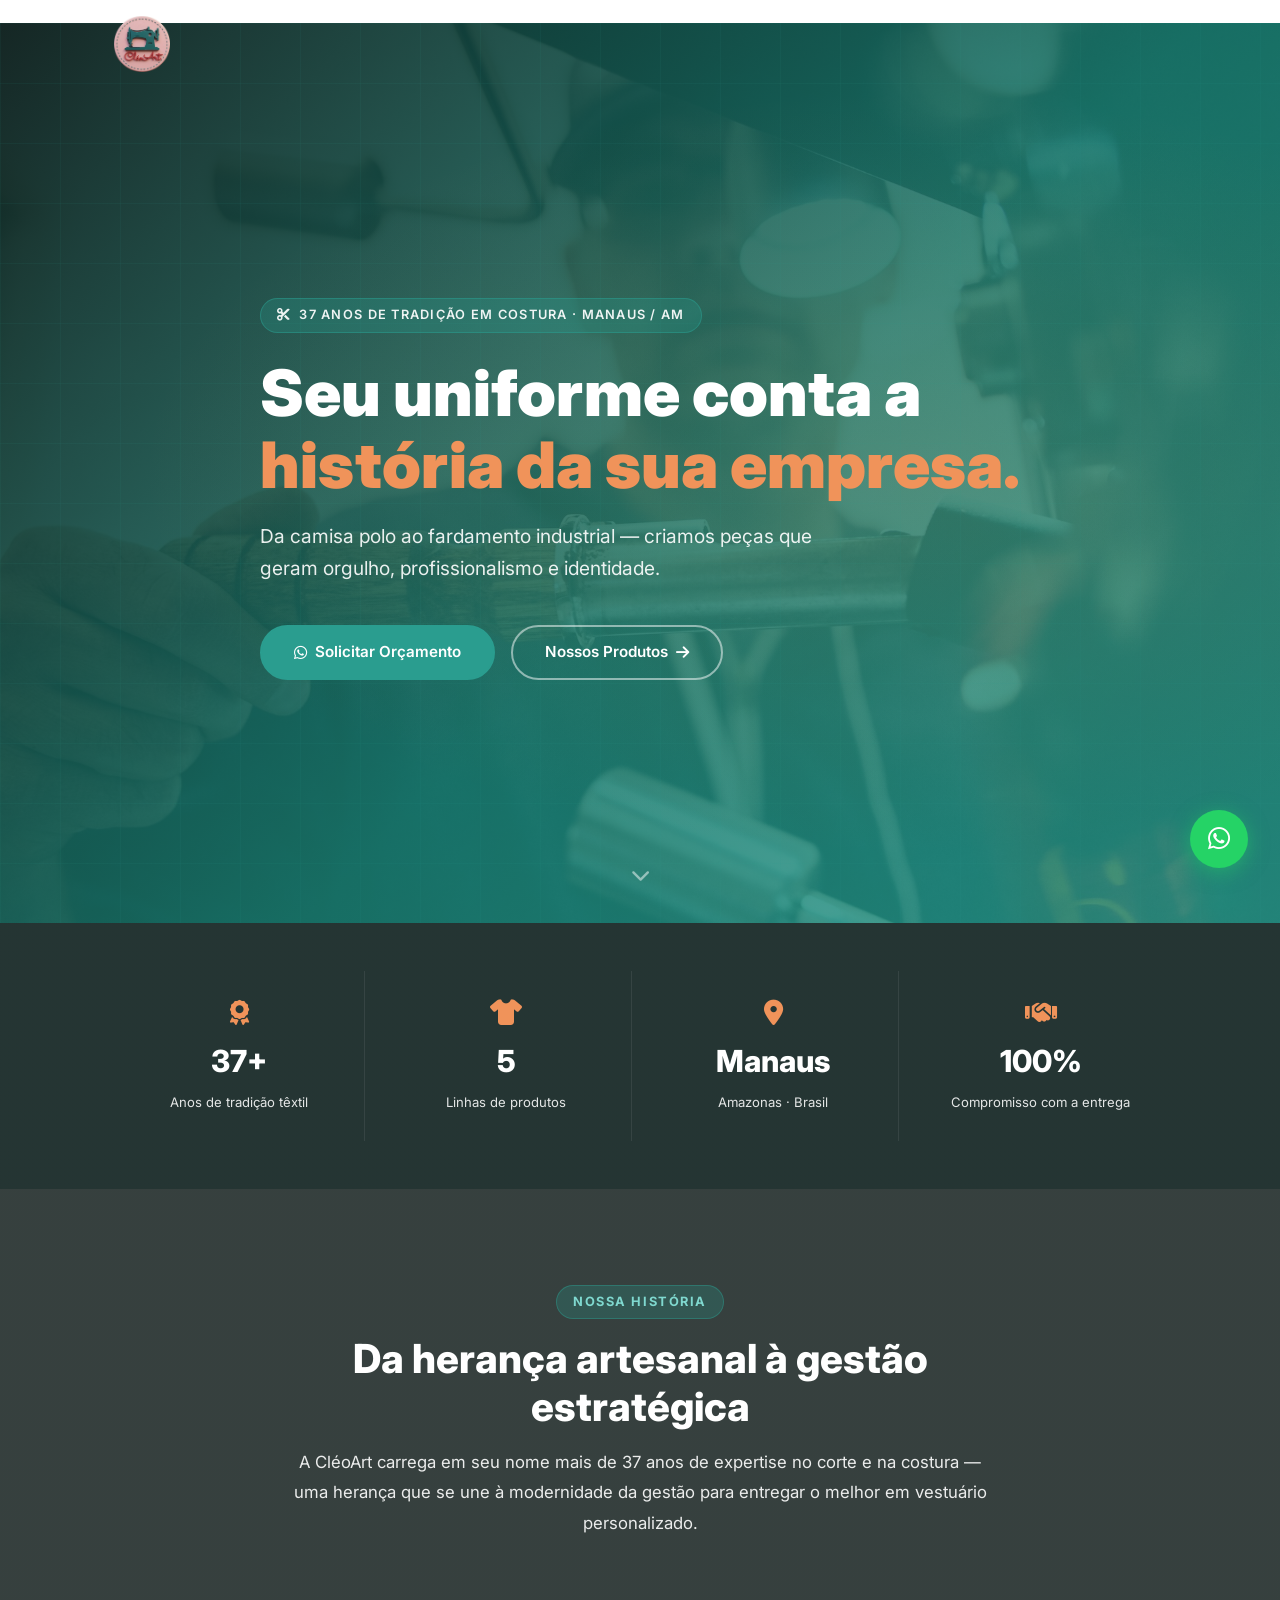
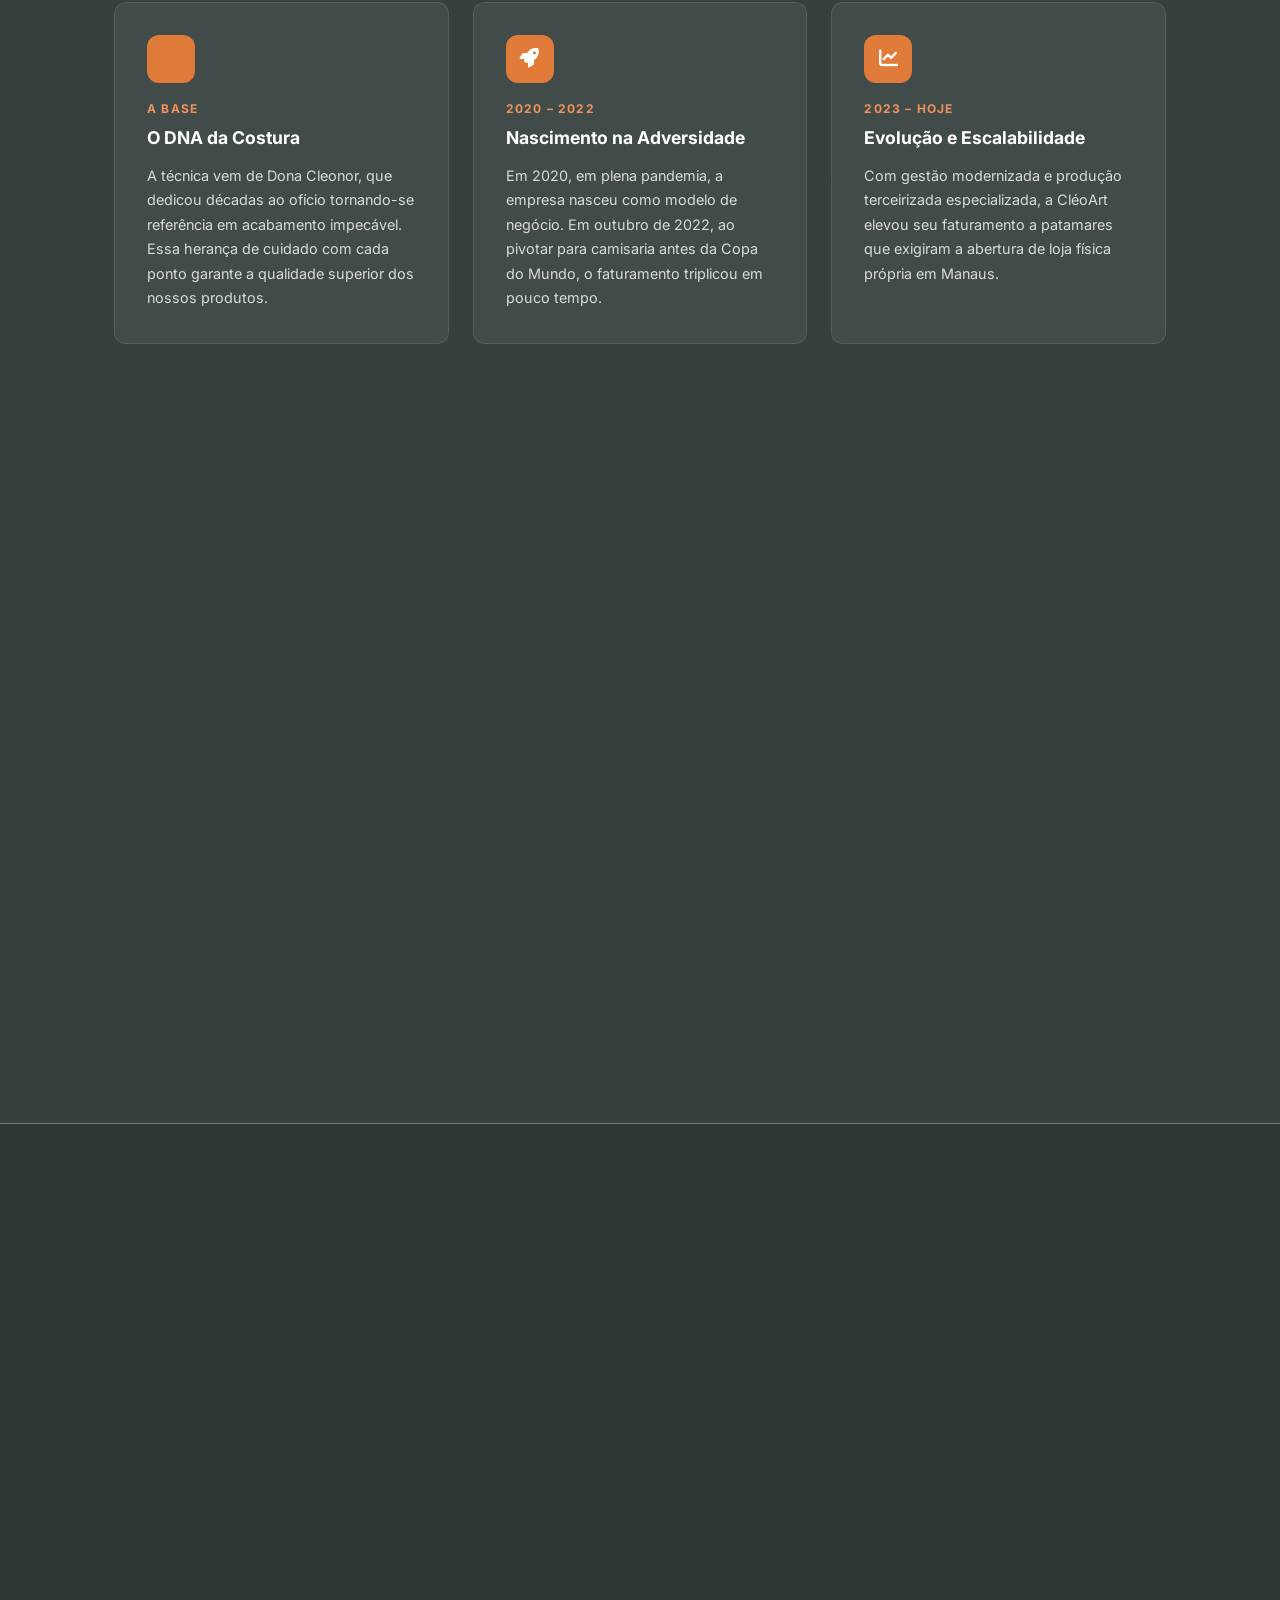
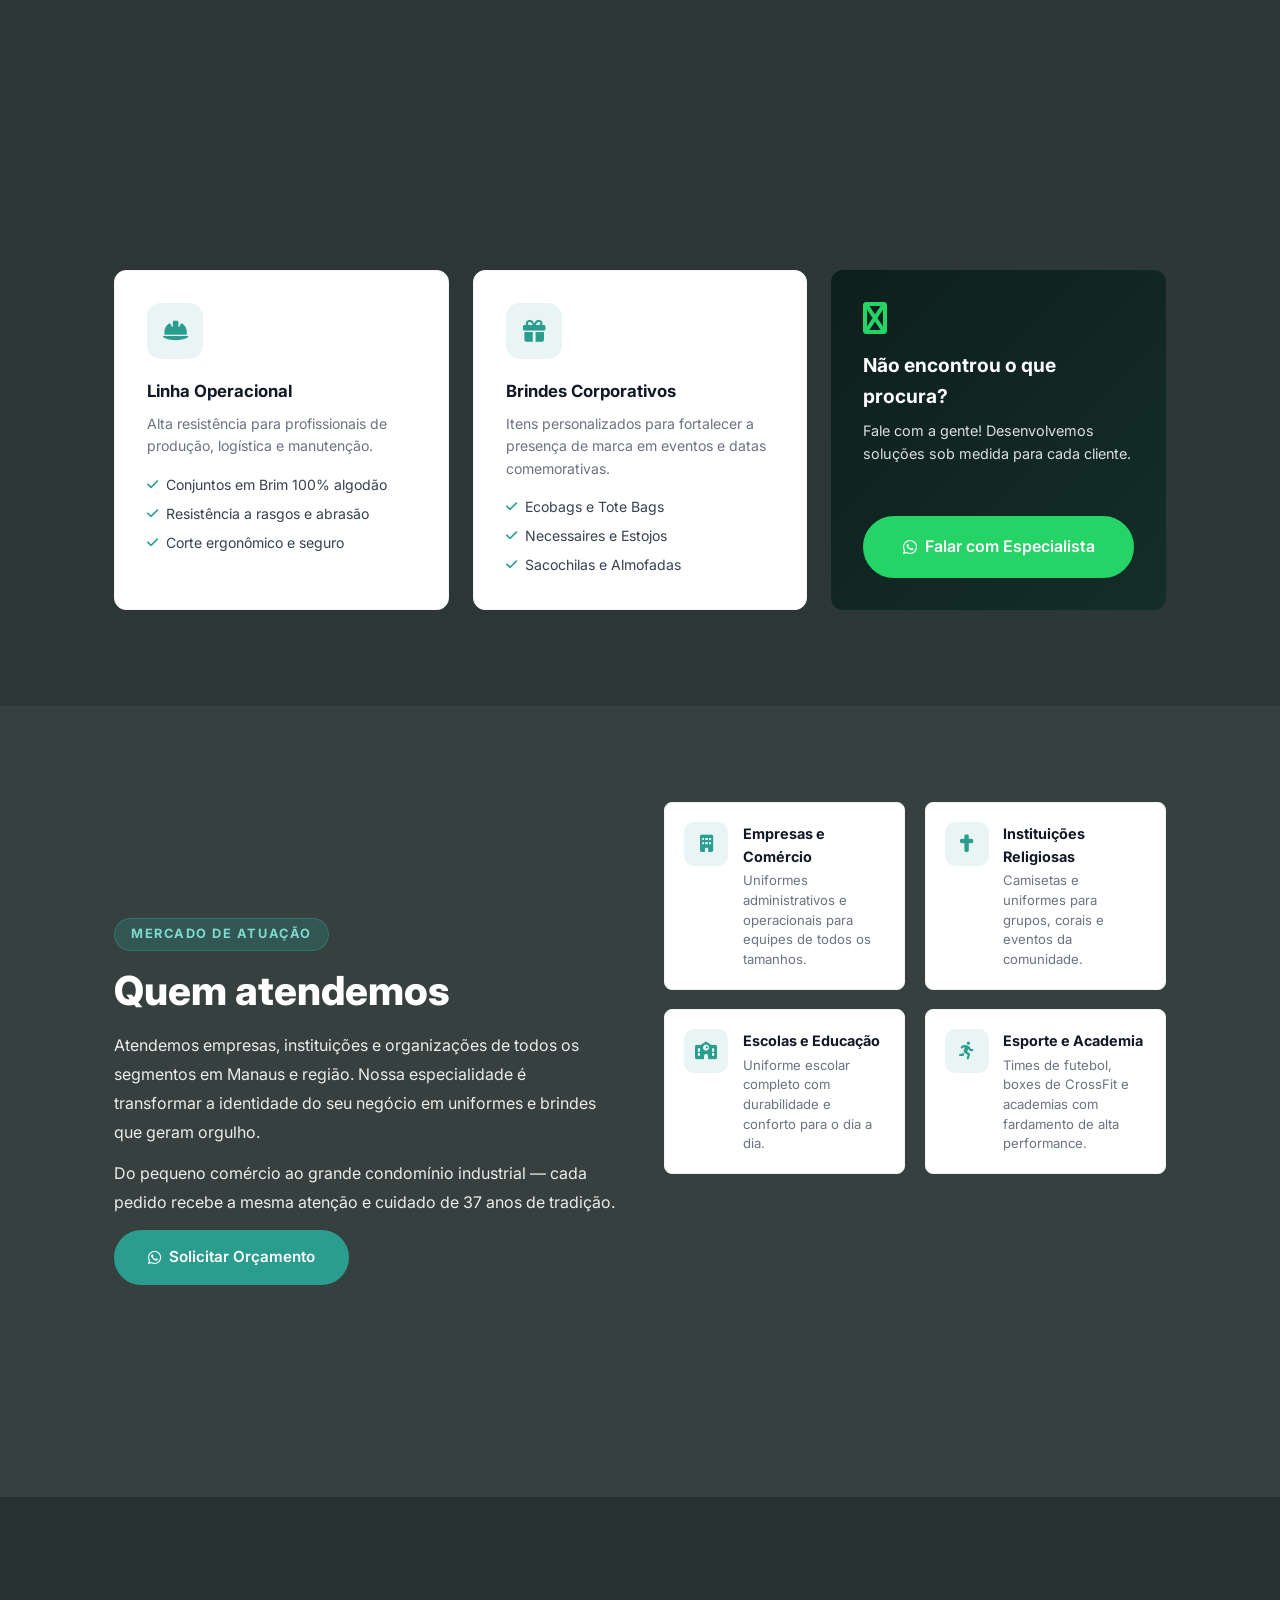
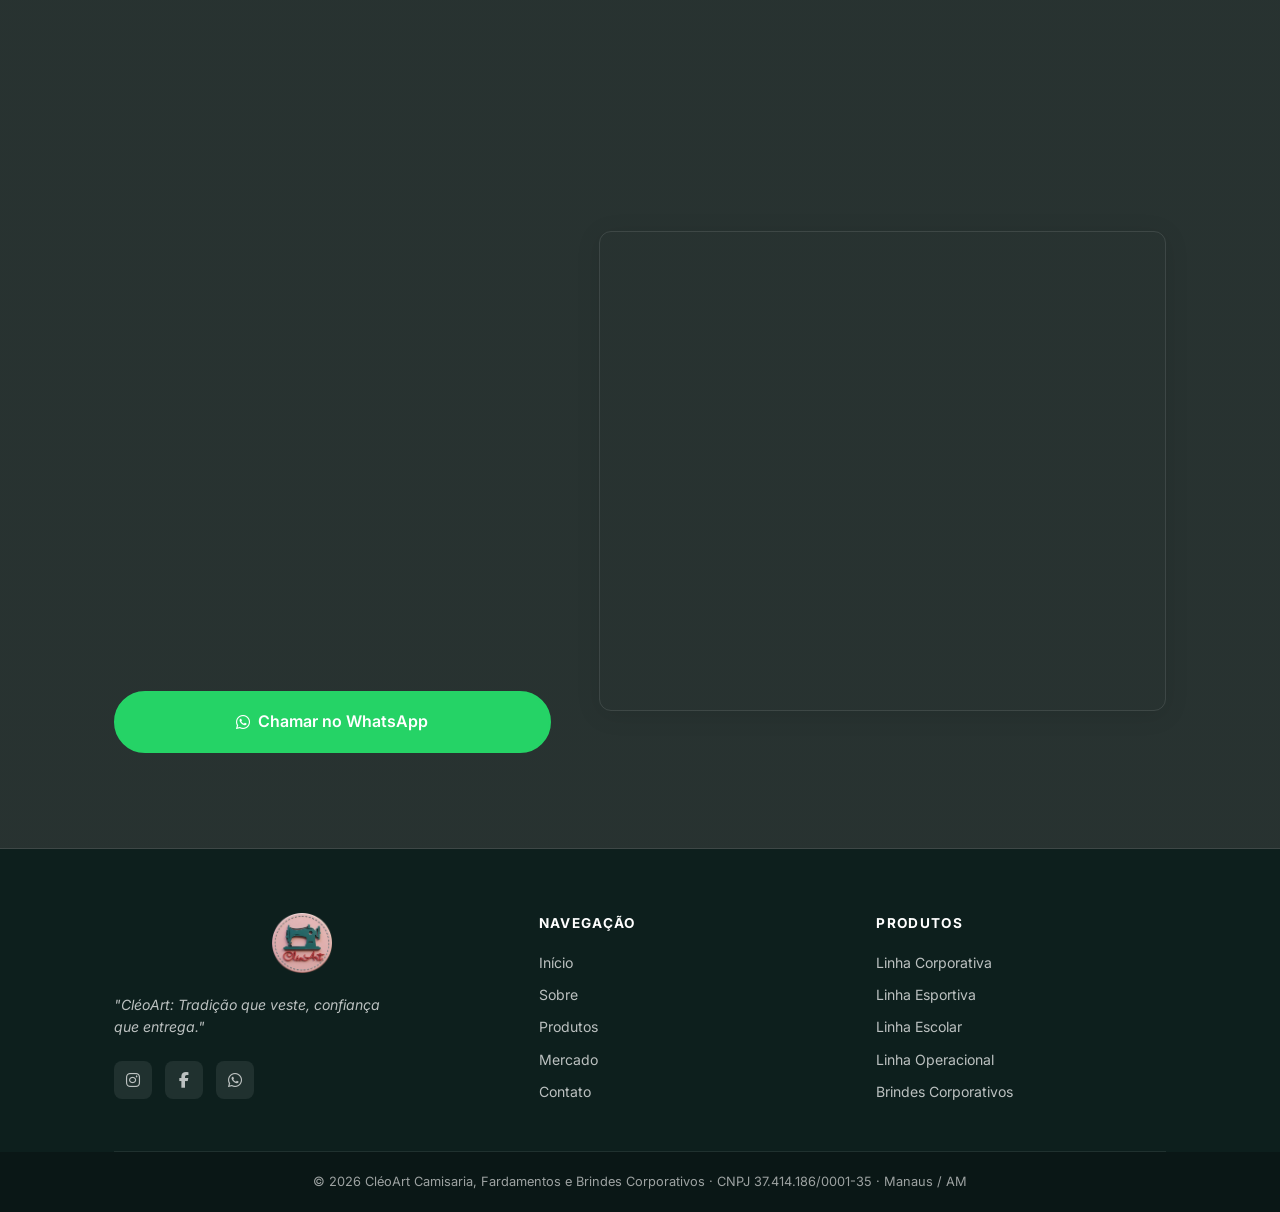
==== index.html @ d46475b2 "feat: site CléoArt Camisaria — versão inicial completa" ====
<!DOCTYPE html>
<html lang="pt-BR">
<head>
  <meta charset="UTF-8" />
  <meta name="viewport" content="width=device-width, initial-scale=1.0" />
  <meta name="description" content="CléoArt Camisaria, Fardamentos e Brindes Corporativos — Uniformes personalizados em Manaus com 37 anos de tradição em costura artesanal." />
  <title>CléoArt Camisaria & Fardamentos — Manaus/AM</title>
  <link rel="preconnect" href="https://fonts.googleapis.com" />
  <link rel="preconnect" href="https://fonts.gstatic.com" crossorigin />
  <link href="https://fonts.googleapis.com/css2?family=Inter:wght@300;400;500;600;700;800;900&family=Playfair+Display:wght@700;800&display=swap" rel="stylesheet" />
  <link rel="stylesheet" href="https://cdnjs.cloudflare.com/ajax/libs/font-awesome/6.5.0/css/all.min.css" />
  <link rel="stylesheet" href="assets/css/style.css" />
  <!-- Favicon -->
  <link rel="icon" type="image/png" href="assets/images/logo.png" />
  <link rel="apple-touch-icon" href="assets/images/logo.png" />
  <!-- Open Graph -->
  <meta property="og:title" content="CléoArt Camisaria & Fardamentos — Manaus/AM" />
  <meta property="og:description" content="Uniformes personalizados com 37 anos de tradição. Linha corporativa, esportiva, escolar e brindes em Manaus." />
  <meta property="og:image" content="assets/images/logo.png" />
  <meta property="og:type" content="website" />
  <meta property="og:locale" content="pt_BR" />
</head>
<body>

  <!-- ========== NAVBAR ========== -->
  <header class="navbar" id="navbar">
    <div class="container navbar__inner">
      <a href="#inicio" class="navbar__logo">
        <img src="assets/images/logo.png" alt="CléoArt Camisaria" class="navbar__logo-img" />
      </a>
      <button class="navbar__toggle" id="navToggle" aria-label="Abrir menu">
        <i class="fas fa-bars"></i>
      </button>
    </div>
  </header>

  <!-- Menu mobile fora do header -->
  <nav class="navbar__menu" id="navMenu">
    <a href="#inicio"   class="nav-link">Início</a>
    <a href="#sobre"    class="nav-link">Sobre</a>
    <a href="#produtos" class="nav-link">Produtos</a>
    <a href="#mercado"  class="nav-link">Mercado</a>
    <a href="#contato"  class="nav-link">Contato</a>
  </nav>

  <!-- ========== HERO ========== -->
  <section class="hero" id="inicio">
    <div class="hero__overlay"></div>
    <div class="hero__grid-pattern"></div>
    <div class="container hero__content">
      <p class="hero__tag"><i class="fas fa-scissors"></i> 37 anos de tradição em costura · Manaus / AM</p>
      <h1 class="hero__title">
        Seu uniforme conta a<br />
        <span class="hero__title--accent">história da sua empresa.</span>
      </h1>
      <p class="hero__subtitle">
        Da camisa polo ao fardamento industrial — criamos peças que geram orgulho, profissionalismo e identidade.
      </p>
      <div class="hero__actions">
        <a href="https://wa.me/5592984953663?text=Ol%C3%A1%2C+gostaria+de+um+or%C3%A7amento!" target="_blank" rel="noopener" class="btn btn--primary">
          <i class="fab fa-whatsapp"></i> Solicitar Orçamento
        </a>
        <a href="#produtos" class="btn btn--outline">
          Nossos Produtos <i class="fas fa-arrow-right"></i>
        </a>
      </div>
    </div>
    <a href="#highlights" class="hero__scroll-down" aria-label="Rolar para baixo">
      <i class="fas fa-chevron-down"></i>
    </a>
  </section>

  <!-- ========== HIGHLIGHTS ========== -->
  <section class="highlights" id="highlights">
    <div class="container">
      <div class="highlights__grid">
        <div class="highlight-card">
          <i class="fas fa-award highlight-card__icon"></i>
          <span class="highlight-card__num">37+</span>
          <span class="highlight-card__label">Anos de tradição têxtil</span>
        </div>
        <div class="highlight-card">
          <i class="fas fa-tshirt highlight-card__icon"></i>
          <span class="highlight-card__num">5</span>
          <span class="highlight-card__label">Linhas de produtos</span>
        </div>
        <div class="highlight-card">
          <i class="fas fa-map-marker-alt highlight-card__icon"></i>
          <span class="highlight-card__num">Manaus</span>
          <span class="highlight-card__label">Amazonas · Brasil</span>
        </div>
        <div class="highlight-card">
          <i class="fas fa-handshake highlight-card__icon"></i>
          <span class="highlight-card__num">100%</span>
          <span class="highlight-card__label">Compromisso com a entrega</span>
        </div>
      </div>
    </div>
  </section>

  <!-- ========== SOBRE ========== -->
  <section class="sobre section" id="sobre">
    <div class="container">
      <div class="section__header">
        <span class="section__tag">Nossa História</span>
        <h2 class="section__title">Da herança artesanal à gestão estratégica</h2>
        <p class="section__desc">
          A CléoArt carrega em seu nome mais de 37 anos de expertise no corte e na costura — uma herança que se une à modernidade da gestão para entregar o melhor em vestuário personalizado.
        </p>
      </div>

      <!-- Timeline da história -->
      <div class="historia__grid">
        <div class="historia-card">
          <div class="historia-card__icon"><i class="fas fa-needle"></i></div>
          <span class="historia-card__ano">A Base</span>
          <h3 class="historia-card__title">O DNA da Costura</h3>
          <p class="historia-card__text">A técnica vem de Dona Cleonor, que dedicou décadas ao ofício tornando-se referência em acabamento impecável. Essa herança de cuidado com cada ponto garante a qualidade superior dos nossos produtos.</p>
        </div>
        <div class="historia-card">
          <div class="historia-card__icon"><i class="fas fa-rocket"></i></div>
          <span class="historia-card__ano">2020 – 2022</span>
          <h3 class="historia-card__title">Nascimento na Adversidade</h3>
          <p class="historia-card__text">Em 2020, em plena pandemia, a empresa nasceu como modelo de negócio. Em outubro de 2022, ao pivotar para camisaria antes da Copa do Mundo, o faturamento triplicou em pouco tempo.</p>
        </div>
        <div class="historia-card">
          <div class="historia-card__icon"><i class="fas fa-chart-line"></i></div>
          <span class="historia-card__ano">2023 – Hoje</span>
          <h3 class="historia-card__title">Evolução e Escalabilidade</h3>
          <p class="historia-card__text">Com gestão modernizada e produção terceirizada especializada, a CléoArt elevou seu faturamento a patamares que exigiram a abertura de loja física própria em Manaus.</p>
        </div>
      </div>

      <!-- MVV -->
      <div class="mvv__grid">
        <div class="mvv-card">
          <div class="mvv-card__icon"><i class="fas fa-eye"></i></div>
          <h3 class="mvv-card__title">Visão</h3>
          <p class="mvv-card__text">Ser a principal referência em soluções de vestuário personalizado em Manaus, reconhecida pela excelência no design, pontualidade e pela capacidade de transformar a identidade de empresas, escolas e instituições em orgulho de vestir.</p>
        </div>
        <div class="mvv-card">
          <div class="mvv-card__icon"><i class="fas fa-bullseye"></i></div>
          <h3 class="mvv-card__title">Missão</h3>
          <p class="mvv-card__text">Prover excelência em vestuário e personalização para Manaus, unindo a tradição da costura artesanal à modernidade — transformando identidade em uniformes e brindes que geram orgulho e profissionalismo.</p>
        </div>
        <div class="mvv-card mvv-card--full">
          <div class="mvv-card__icon"><i class="fas fa-star"></i></div>
          <h3 class="mvv-card__title">Valores</h3>
          <div class="values-grid">
            <div class="value-item">
              <i class="fas fa-check-circle"></i>
              <div>
                <strong>Respeito à Tradição</strong>
                <p>Honrar os 37 anos de técnica têxtil herdada.</p>
              </div>
            </div>
            <div class="value-item">
              <i class="fas fa-check-circle"></i>
              <div>
                <strong>Gestão de Excelência</strong>
                <p>Processos organizados para garantir a entrega no prazo.</p>
              </div>
            </div>
            <div class="value-item">
              <i class="fas fa-check-circle"></i>
              <div>
                <strong>Foco no Cliente</strong>
                <p>Entender para atender com precisão cada necessidade.</p>
              </div>
            </div>
            <div class="value-item">
              <i class="fas fa-check-circle"></i>
              <div>
                <strong>Inovação Técnica</strong>
                <p>Domínio do design e novas tecnologias de estamparia.</p>
              </div>
            </div>
          </div>
        </div>
      </div>
    </div>
  </section>

  <!-- ========== PRODUTOS ========== -->
  <section class="produtos section" id="produtos">
    <div class="container">
      <div class="section__header">
        <span class="section__tag">Nossas Linhas</span>
        <h2 class="section__title">Soluções completas em vestuário personalizado</h2>
        <p class="section__desc">Cinco linhas desenvolvidas para atender empresas, times, escolas e eventos — com qualidade, identidade e entrega garantida.</p>
      </div>

      <div class="produtos__grid">

        <!-- Linha Corporativa -->
        <div class="produto-card">
          <div class="produto-card__icon"><i class="fas fa-briefcase"></i></div>
          <h3 class="produto-card__title">Linha Corporativa</h3>
          <p class="produto-card__desc">Para empresas que buscam transmitir seriedade e padronização para suas equipes.</p>
          <ul class="produto-card__list">
            <li><i class="fas fa-check"></i> Camisas Polo (Piquet / PV)</li>
            <li><i class="fas fa-check"></i> Camisas Básicas (T-shirts)</li>
            <li><i class="fas fa-check"></i> Uniforme administrativo completo</li>
          </ul>
        </div>

        <!-- Linha Esportiva -->
        <div class="produto-card">
          <div class="produto-card__icon"><i class="fas fa-futbol"></i></div>
          <h3 class="produto-card__title">Linha Esportiva</h3>
          <p class="produto-card__desc">Alta resistência e respirabilidade para clubes, boxes e competições.</p>
          <ul class="produto-card__list">
            <li><i class="fas fa-check"></i> Conjuntos esportivos completos</li>
            <li><i class="fas fa-check"></i> Uniforme de futebol (camisa + calção)</li>
            <li><i class="fas fa-check"></i> Estamparia que não desbota</li>
          </ul>
        </div>

        <!-- Linha Escolar -->
        <div class="produto-card">
          <div class="produto-card__icon"><i class="fas fa-graduation-cap"></i></div>
          <h3 class="produto-card__title">Linha Escolar</h3>
          <p class="produto-card__desc">Conforto e resistência para o uso diário intenso em escolas e atividades técnicas.</p>
          <ul class="produto-card__list">
            <li><i class="fas fa-check"></i> Calças em Tactel e Helanca</li>
            <li><i class="fas fa-check"></i> Calças em Oxford (secagem rápida)</li>
            <li><i class="fas fa-check"></i> Uniforme escolar completo</li>
          </ul>
        </div>

        <!-- Linha Operacional -->
        <div class="produto-card">
          <div class="produto-card__icon"><i class="fas fa-hard-hat"></i></div>
          <h3 class="produto-card__title">Linha Operacional</h3>
          <p class="produto-card__desc">Alta resistência para profissionais de produção, logística e manutenção.</p>
          <ul class="produto-card__list">
            <li><i class="fas fa-check"></i> Conjuntos em Brim 100% algodão</li>
            <li><i class="fas fa-check"></i> Resistência a rasgos e abrasão</li>
            <li><i class="fas fa-check"></i> Corte ergonômico e seguro</li>
          </ul>
        </div>

        <!-- Linha de Brindes -->
        <div class="produto-card">
          <div class="produto-card__icon"><i class="fas fa-gift"></i></div>
          <h3 class="produto-card__title">Brindes Corporativos</h3>
          <p class="produto-card__desc">Itens personalizados para fortalecer a presença de marca em eventos e datas comemorativas.</p>
          <ul class="produto-card__list">
            <li><i class="fas fa-check"></i> Ecobags e Tote Bags</li>
            <li><i class="fas fa-check"></i> Necessaires e Estojos</li>
            <li><i class="fas fa-check"></i> Sacochilas e Almofadas</li>
          </ul>
        </div>

        <!-- CTA Card -->
        <div class="produto-card produto-card--cta">
          <i class="fas fa-whatsapp produto-card--cta__icon"></i>
          <h3>Não encontrou o que procura?</h3>
          <p>Fale com a gente! Desenvolvemos soluções sob medida para cada cliente.</p>
          <a href="https://wa.me/5592984953663?text=Ol%C3%A1%2C+gostaria+de+um+or%C3%A7amento+personalizado!" target="_blank" rel="noopener" class="btn btn--whatsapp">
            <i class="fab fa-whatsapp"></i> Falar com Especialista
          </a>
        </div>

      </div>
    </div>
  </section>

  <!-- ========== MERCADO ========== -->
  <section class="mercado section" id="mercado">
    <div class="container">
      <div class="mercado__inner">
        <div class="mercado__text">
          <span class="section__tag">Mercado de Atuação</span>
          <h2 class="section__title">Quem atendemos</h2>
          <p>Atendemos empresas, instituições e organizações de todos os segmentos em Manaus e região. Nossa especialidade é transformar a identidade do seu negócio em uniformes e brindes que geram orgulho.</p>
          <p>Do pequeno comércio ao grande condomínio industrial — cada pedido recebe a mesma atenção e cuidado de 37 anos de tradição.</p>
          <a href="https://wa.me/5592984953663?text=Ol%C3%A1%2C+gostaria+de+saber+mais+sobre+os+produtos!" target="_blank" rel="noopener" class="btn btn--primary">
            <i class="fab fa-whatsapp"></i> Solicitar Orçamento
          </a>
        </div>
        <div class="mercado__features">
          <div class="mercado-feat">
            <div class="mercado-feat__icon"><i class="fas fa-building"></i></div>
            <div>
              <strong>Empresas e Comércio</strong>
              <p>Uniformes administrativos e operacionais para equipes de todos os tamanhos.</p>
            </div>
          </div>
          <div class="mercado-feat">
            <div class="mercado-feat__icon"><i class="fas fa-cross"></i></div>
            <div>
              <strong>Instituições Religiosas</strong>
              <p>Camisetas e uniformes para grupos, corais e eventos da comunidade.</p>
            </div>
          </div>
          <div class="mercado-feat">
            <div class="mercado-feat__icon"><i class="fas fa-school"></i></div>
            <div>
              <strong>Escolas e Educação</strong>
              <p>Uniforme escolar completo com durabilidade e conforto para o dia a dia.</p>
            </div>
          </div>
          <div class="mercado-feat">
            <div class="mercado-feat__icon"><i class="fas fa-running"></i></div>
            <div>
              <strong>Esporte e Academia</strong>
              <p>Times de futebol, boxes de CrossFit e academias com fardamento de alta performance.</p>
            </div>
          </div>
          <div class="mercado-feat">
            <div class="mercado-feat__icon"><i class="fas fa-industry"></i></div>
            <div>
              <strong>Indústria e Logística</strong>
              <p>Fardamento em Brim resistente para operações de produção e manutenção.</p>
            </div>
          </div>
          <div class="mercado-feat">
            <div class="mercado-feat__icon"><i class="fas fa-calendar-alt"></i></div>
            <div>
              <strong>Eventos e Campanhas</strong>
              <p>Brindes personalizados e uniformes para eventos corporativos e datas comemorativas.</p>
            </div>
          </div>
        </div>
      </div>
    </div>
  </section>

  <!-- ========== CONTATO ========== -->
  <section class="contato section" id="contato">
    <div class="container">
      <div class="section__header">
        <span class="section__tag">Fale Conosco</span>
        <h2 class="section__title">Vamos criar juntos</h2>
        <p class="section__desc">Entre em contato pelo WhatsApp, e-mail ou visite nossa loja em Manaus. Estamos prontos para atender seu pedido!</p>
      </div>
      <div class="contato__grid">
        <div class="contato__info">

          <div class="contact-item">
            <div class="contact-item__icon"><i class="fab fa-whatsapp"></i></div>
            <div>
              <strong>WhatsApp</strong>
              <p><a href="https://wa.me/5592984953663" target="_blank">(92) 98495-3663</a></p>
            </div>
          </div>

          <div class="contact-item">
            <div class="contact-item__icon"><i class="fas fa-envelope"></i></div>
            <div>
              <strong>E-mail</strong>
              <p><a href="mailto:ateliecleoart@gmail.com">ateliecleoart@gmail.com</a></p>
            </div>
          </div>

          <div class="contact-item">
            <div class="contact-item__icon"><i class="fas fa-map-marker-alt"></i></div>
            <div>
              <strong>Endereço</strong>
              <p>Rua Maria das Dores de Lima, 18<br>Nova Cidade — Manaus / AM</p>
            </div>
          </div>

          <div class="contact-item">
            <div class="contact-item__icon"><i class="fas fa-clock"></i></div>
            <div>
              <strong>Horário de Atendimento</strong>
              <p>Segunda a Sexta: 09h às 18h<br>Sábado: 09h às 13h</p>
            </div>
          </div>

          <div class="contact-item">
            <div class="contact-item__icon"><i class="fas fa-share-alt"></i></div>
            <div>
              <strong>Redes Sociais</strong>
              <div class="contact-social">
                <a href="https://www.instagram.com/cleoartcamisaria/" target="_blank" rel="noopener" aria-label="Instagram"><i class="fab fa-instagram"></i> @cleoartcamisaria</a>
                <a href="https://www.facebook.com/cleo.art.507" target="_blank" rel="noopener" aria-label="Facebook"><i class="fab fa-facebook"></i> cleo.art.507</a>
              </div>
            </div>
          </div>

          <a href="https://wa.me/5592984953663?text=Ol%C3%A1%2C+gostaria+de+um+or%C3%A7amento!" target="_blank" rel="noopener" class="btn btn--whatsapp">
            <i class="fab fa-whatsapp"></i> Chamar no WhatsApp
          </a>
        </div>

        <div class="contato__map">
          <iframe
            src="https://www.google.com/maps/embed?pb=!1m18!1m12!1m3!1d3983.8!2d-60.0!3d-3.05!2m3!1f0!2f0!3f0!3m2!1i1024!2i768!4f13.1!3m3!1m2!1s0x0%3A0x0!2sRua+Maria+das+Dores+de+Lima%2C+18%2C+Nova+Cidade%2C+Manaus%2C+AM!5e0!3m2!1spt-BR!2sbr!4v1"
            width="100%" height="100%" style="border:0;" allowfullscreen="" loading="lazy"
            referrerpolicy="no-referrer-when-downgrade" title="Localização CléoArt Camisaria">
          </iframe>
        </div>
      </div>
    </div>
  </section>

  <!-- ========== FOOTER ========== -->
  <footer class="footer">
    <div class="container">
      <div class="footer__inner">

        <div class="footer__brand">
          <img src="assets/images/logo.png" alt="CléoArt" class="footer__logo-img" />
          <p class="footer__slogan">"CléoArt: Tradição que veste, confiança que entrega."</p>
          <div class="footer__social">
            <a href="https://www.instagram.com/cleoartcamisaria/" target="_blank" rel="noopener" aria-label="Instagram">
              <i class="fab fa-instagram"></i>
            </a>
            <a href="https://www.facebook.com/cleo.art.507" target="_blank" rel="noopener" aria-label="Facebook">
              <i class="fab fa-facebook-f"></i>
            </a>
            <a href="https://wa.me/5592984953663" target="_blank" rel="noopener" aria-label="WhatsApp">
              <i class="fab fa-whatsapp"></i>
            </a>
          </div>
        </div>

        <div class="footer__links">
          <h4>Navegação</h4>
          <a href="#inicio">Início</a>
          <a href="#sobre">Sobre</a>
          <a href="#produtos">Produtos</a>
          <a href="#mercado">Mercado</a>
          <a href="#contato">Contato</a>
        </div>

        <div class="footer__links">
          <h4>Produtos</h4>
          <a href="#produtos">Linha Corporativa</a>
          <a href="#produtos">Linha Esportiva</a>
          <a href="#produtos">Linha Escolar</a>
          <a href="#produtos">Linha Operacional</a>
          <a href="#produtos">Brindes Corporativos</a>
        </div>

      </div>
    </div>
    <div class="footer__bottom">
      <p>© 2024 CléoArt Camisaria, Fardamentos e Brindes Corporativos · CNPJ 37.414.186/0001-35 · Manaus / AM</p>
    </div>
  </footer>

  <!-- WhatsApp Flutuante -->
  <a href="https://wa.me/5592984953663?text=Ol%C3%A1%2C+gostaria+de+um+or%C3%A7amento!" target="_blank" rel="noopener" class="whatsapp-float" aria-label="WhatsApp">
    <i class="fab fa-whatsapp"></i>
  </a>

  <script src="assets/js/main.js"></script>
</body>
</html>
---- assets/css/style.css ----
/* ============================================================
   CLÉOART CAMISARIA — Stylesheet
   Cores: Turquesa (#2A9D8F) + Laranja (#E07B3A) + Pastéis
   ============================================================ */

/* Desativa hifenização automática do browser */
* { hyphens: none; -webkit-hyphens: none; -ms-hyphens: none; }

/* ---------- RESET & BASE ---------- */
*, *::before, *::after { box-sizing: border-box; margin: 0; padding: 0; }

:root {
  --turquoise:       #2A9D8F;
  --turquoise-dark:  #1A7A6E;
  --turquoise-mid:   #227A70;
  --turquoise-light: #4FBDAD;
  --turquoise-glow:  rgba(42, 157, 143, 0.25);
  --turquoise-border:rgba(42, 157, 143, 0.3);

  --orange:          #E07B3A;
  --orange-light:    #F0935A;
  --orange-dark:     #C4622A;
  --orange-glow:     rgba(224, 123, 58, 0.25);

  --pink-light:      #FDE8E0;
  --cream:           #FDF8F5;

  --white:           #FFFFFF;
  --gray-50:         #F9FAFB;
  --gray-100:        #F3F4F6;
  --gray-300:        #D1D5DB;
  --gray-500:        #6B7280;
  --gray-700:        #374151;
  --gray-900:        #111827;

  --dark:            #0D1F1D;
  --dark-mid:        #142E2A;

  --font:            'Inter', sans-serif;
  --font-display:    'Playfair Display', serif;
  --radius:          12px;
  --radius-sm:       8px;
  --transition:      0.3s ease;
  --shadow:          0 4px 24px rgba(0,0,0,0.1);
  --shadow-tq:       0 4px 24px rgba(42, 157, 143, 0.3);
  --shadow-or:       0 4px 24px rgba(224, 123, 58, 0.3);
}

html {
  scroll-behavior: smooth;
  overflow-x: hidden;
  max-width: 100%;
}

body {
  font-family: var(--font);
  background: var(--white);
  color: var(--gray-700);
  line-height: 1.6;
  overflow-x: hidden;
  max-width: 100%;
  width: 100%;
}

a { text-decoration: none; color: inherit; }
img { max-width: 100%; display: block; }
ul { list-style: none; }

/* ---------- CONTAINER ---------- */
.container {
  max-width: 1200px;
  margin: 0 auto;
  padding: 0 1.5rem;
}

/* ---------- BUTTONS ---------- */
.btn {
  display: inline-flex;
  align-items: center;
  gap: .5rem;
  padding: .85rem 2rem;
  border-radius: 50px;
  font-weight: 600;
  font-size: .95rem;
  cursor: pointer;
  border: 2px solid transparent;
  transition: all var(--transition);
}

.btn--primary {
  background: var(--turquoise);
  color: var(--white);
  border-color: var(--turquoise);
}
.btn--primary:hover {
  background: var(--turquoise-light);
  border-color: var(--turquoise-light);
  transform: translateY(-2px);
  box-shadow: var(--shadow-tq);
}

.btn--outline {
  background: transparent;
  color: var(--white);
  border-color: rgba(255,255,255,0.5);
}
.btn--outline:hover {
  background: rgba(255,255,255,0.12);
  border-color: var(--white);
}

.btn--whatsapp {
  background: #25D366;
  border-color: #25D366;
  color: var(--white);
  width: 100%;
  justify-content: center;
  margin-top: 1rem;
  font-size: 1rem;
  padding: 1rem 2rem;
}
.btn--whatsapp:hover {
  background: #1ebe5d;
  border-color: #1ebe5d;
  box-shadow: 0 4px 20px rgba(37, 211, 102, 0.4);
  transform: translateY(-2px);
}

/* ---------- SECTION COMMON ---------- */
.section { padding: 6rem 0; }

.section__header {
  text-align: center;
  max-width: 700px;
  margin: 0 auto 4rem;
}

.section__tag {
  display: inline-block;
  background: rgba(42, 157, 143, 0.12);
  color: var(--turquoise);
  font-size: .8rem;
  font-weight: 700;
  letter-spacing: .12em;
  text-transform: uppercase;
  padding: .35rem 1rem;
  border-radius: 50px;
  margin-bottom: 1rem;
}

.section__title {
  font-size: clamp(1.8rem, 4vw, 2.5rem);
  font-weight: 800;
  color: var(--gray-900);
  margin-bottom: 1rem;
  line-height: 1.2;
}

.section__desc {
  color: var(--gray-500);
  font-size: 1.05rem;
  line-height: 1.8;
}

/* ============================================================
   NAVBAR
   ============================================================ */
.navbar {
  position: fixed;
  top: 0;
  width: 100%;
  z-index: 1000;
  padding: 1rem 0;
  transition: all var(--transition);
  background: transparent;
}

.navbar.scrolled {
  background: rgba(13, 31, 29, 0.97);
  backdrop-filter: blur(12px);
  padding: .65rem 0;
  box-shadow: 0 2px 20px rgba(0,0,0,0.3);
}

.navbar__inner {
  display: flex;
  align-items: center;
  justify-content: space-between;
}

.navbar__logo-img {
  height: 56px;
  width: auto;
  object-fit: contain;
  transition: opacity var(--transition);
}
.navbar__logo-img:hover { opacity: .85; }

/* Menu desktop (links inline) */
.navbar__menu {
  display: flex;
  align-items: center;
  gap: 2.5rem;
}

.nav-link {
  color: rgba(255,255,255,0.88);
  font-size: .9rem;
  font-weight: 500;
  position: relative;
  transition: color var(--transition);
}

.nav-link::after {
  content: '';
  position: absolute;
  bottom: -4px;
  left: 0;
  width: 0;
  height: 2px;
  background: var(--orange-light);
  transition: width var(--transition);
}

.nav-link:hover,
.nav-link.active { color: var(--white); }

.nav-link:hover::after,
.nav-link.active::after { width: 100%; }

.navbar__toggle {
  display: none;
  background: none;
  border: none;
  color: var(--white);
  font-size: 1.4rem;
  cursor: pointer;
}

/* ============================================================
   HERO
   ============================================================ */
.hero {
  position: relative;
  min-height: 100vh;
  display: flex;
  align-items: center;
  overflow: hidden;
  background:
    linear-gradient(135deg, rgba(13,31,29,0.96) 0%, rgba(26,122,110,0.88) 55%, rgba(42,157,143,0.82) 100%),
    url('../images/hero-bg.jpg') center / cover no-repeat;
}

.hero__grid-pattern {
  position: absolute;
  inset: 0;
  background-image:
    linear-gradient(rgba(42,157,143,0.07) 1px, transparent 1px),
    linear-gradient(90deg, rgba(42,157,143,0.07) 1px, transparent 1px);
  background-size: 60px 60px;
  pointer-events: none;
}

.hero__overlay {
  position: absolute;
  inset: 0;
  background: radial-gradient(ellipse at 70% 50%, rgba(224,123,58,0.12) 0%, transparent 60%);
  pointer-events: none;
}

.hero__content {
  position: relative;
  z-index: 2;
  padding: 8rem 1.5rem 6rem;
  max-width: 820px;
}

.hero__tag {
  display: inline-flex;
  align-items: center;
  gap: .5rem;
  background: rgba(42, 157, 143, 0.28);
  border: 1px solid rgba(42, 157, 143, 0.5);
  color: rgba(255,255,255,0.92);
  font-size: .8rem;
  font-weight: 600;
  letter-spacing: .1em;
  text-transform: uppercase;
  padding: .4rem 1rem;
  border-radius: 50px;
  margin-bottom: 1.5rem;
}

.hero__title {
  font-size: clamp(2.4rem, 5.5vw, 4rem);
  font-weight: 900;
  color: var(--white);
  line-height: 1.12;
  margin-bottom: 1.2rem;
  word-break: normal;
  overflow-wrap: normal;
}

.hero__title--accent { color: var(--orange-light); }

.hero__subtitle {
  font-size: clamp(1rem, 2vw, 1.2rem);
  color: rgba(255,255,255,0.9);
  margin-bottom: 2.5rem;
  max-width: 580px;
  line-height: 1.7;
}

.hero__actions {
  display: flex;
  gap: 1rem;
  flex-wrap: wrap;
}

.hero__scroll-down {
  position: absolute;
  bottom: 2rem;
  left: 50%;
  transform: translateX(-50%);
  color: rgba(255,255,255,0.5);
  font-size: 1.2rem;
  animation: bounce 2s infinite;
  z-index: 2;
}

@keyframes bounce {
  0%, 100% { transform: translateX(-50%) translateY(0); }
  50%       { transform: translateX(-50%) translateY(8px); }
}

/* ============================================================
   HIGHLIGHTS
   ============================================================ */
.highlights {
  background-image:
    linear-gradient(rgba(13,31,29,0.90), rgba(13,31,29,0.90)),
    url('../images/highlights-bg.jpg');
  background-size: cover;
  background-position: center;
  background-attachment: scroll, fixed;
  padding: 3rem 0;
}

.highlights__grid {
  display: grid;
  grid-template-columns: repeat(4, 1fr);
  gap: 1rem;
}

.highlight-card {
  display: flex;
  flex-direction: column;
  align-items: center;
  gap: .4rem;
  padding: 1.8rem 1rem;
  text-align: center;
  border-right: 1px solid rgba(255,255,255,0.08);
}
.highlight-card:last-child { border-right: none; }

.highlight-card__icon {
  font-size: 1.6rem;
  color: var(--orange-light);
  margin-bottom: .3rem;
}

.highlight-card__num {
  font-size: 1.9rem;
  font-weight: 800;
  color: var(--white);
}

.highlight-card__label {
  font-size: .82rem;
  color: rgba(255,255,255,0.88);
  text-align: center;
  word-break: break-word;
  overflow-wrap: break-word;
}

/* ============================================================
   SOBRE
   ============================================================ */
.sobre {
  background-image:
    linear-gradient(rgba(10, 22, 20, 0.82), rgba(10, 22, 20, 0.82)),
    url('../images/sobre-bg.jpg');
  background-size: cover;
  background-position: center;
  background-attachment: scroll, fixed;
}

.sobre .section__title  { color: var(--white); }
.sobre .section__desc   { color: rgba(255,255,255,0.90); }
.sobre .section__tag    {
  background: rgba(42,157,143,0.25);
  color: #7FD8CF;
  border: 1px solid rgba(42,157,143,0.45);
}

/* Timeline história */
.historia__grid {
  display: grid;
  grid-template-columns: repeat(3, 1fr);
  gap: 1.5rem;
  margin-bottom: 3rem;
}

.historia-card {
  background: rgba(255,255,255,0.06);
  border: 1px solid rgba(255,255,255,0.1);
  border-radius: var(--radius);
  padding: 2rem;
  position: relative;
  transition: all var(--transition);
}

.historia-card:hover {
  background: rgba(42,157,143,0.15);
  border-color: rgba(42,157,143,0.4);
}

.historia-card__icon {
  width: 48px;
  height: 48px;
  border-radius: 12px;
  background: var(--orange);
  display: flex;
  align-items: center;
  justify-content: center;
  font-size: 1.2rem;
  color: var(--white);
  margin-bottom: 1rem;
}

.historia-card__ano {
  font-size: .75rem;
  font-weight: 700;
  letter-spacing: .1em;
  text-transform: uppercase;
  color: var(--orange-light);
  display: block;
  margin-bottom: .4rem;
}

.historia-card__title {
  font-size: 1.1rem;
  font-weight: 700;
  color: var(--white);
  margin-bottom: .7rem;
}

.historia-card__text {
  font-size: .9rem;
  color: rgba(255,255,255,0.80);
  line-height: 1.7;
}

/* MVV */
.mvv__grid {
  display: grid;
  grid-template-columns: 1fr 1fr;
  gap: 1.5rem;
}

.mvv-card {
  background: var(--white);
  border: 1px solid var(--gray-100);
  border-radius: var(--radius);
  padding: 2rem;
  box-shadow: var(--shadow);
  transition: transform var(--transition), box-shadow var(--transition);
}

.mvv-card:hover {
  transform: translateY(-4px);
  box-shadow: 0 8px 32px rgba(0,0,0,0.1);
}

.mvv-card--full { grid-column: 1 / -1; }

.mvv-card__icon {
  width: 52px;
  height: 52px;
  border-radius: 12px;
  background: rgba(42, 157, 143, 0.1);
  display: flex;
  align-items: center;
  justify-content: center;
  font-size: 1.3rem;
  color: var(--turquoise);
  margin-bottom: 1.2rem;
}

.mvv-card__title {
  font-size: 1.2rem;
  font-weight: 700;
  color: var(--gray-900);
  margin-bottom: .75rem;
}

.mvv-card__text {
  color: var(--gray-500);
  line-height: 1.7;
}

.values-grid {
  display: grid;
  grid-template-columns: repeat(2, 1fr);
  gap: 1.2rem;
  margin-top: 1rem;
}

.value-item {
  display: flex;
  gap: .8rem;
  align-items: flex-start;
}

.value-item > i {
  color: var(--turquoise);
  font-size: 1rem;
  margin-top: .2rem;
  flex-shrink: 0;
}

.value-item strong {
  display: block;
  color: var(--gray-900);
  font-weight: 600;
  margin-bottom: .2rem;
  font-size: .9rem;
}

.value-item p {
  color: var(--gray-500);
  font-size: .85rem;
  line-height: 1.5;
}

/* ============================================================
   PRODUTOS
   ============================================================ */
.produtos {
  background-image:
    linear-gradient(rgba(10, 22, 20, 0.86), rgba(10, 22, 20, 0.86)),
    url('../images/produtos-bg.jpg');
  background-size: cover;
  background-position: center;
  background-attachment: scroll, fixed;
}

.produtos .section__title { color: var(--white); }
.produtos .section__desc  { color: rgba(255,255,255,0.90); }
.produtos .section__tag   {
  background: rgba(42,157,143,0.25);
  color: #7FD8CF;
  border: 1px solid rgba(42,157,143,0.45);
}

.produtos__grid {
  display: grid;
  grid-template-columns: repeat(3, 1fr);
  gap: 1.5rem;
}

.produto-card {
  background: var(--white);
  border: 1px solid var(--gray-100);
  border-radius: var(--radius);
  padding: 2rem;
  transition: all var(--transition);
  position: relative;
  overflow: hidden;
}

.produto-card::before {
  content: '';
  position: absolute;
  top: 0;
  left: 0;
  width: 4px;
  height: 100%;
  background: var(--turquoise);
  transform: scaleY(0);
  transform-origin: bottom;
  transition: transform var(--transition);
}

.produto-card:hover {
  border-color: var(--turquoise-border);
  transform: translateY(-4px);
  box-shadow: var(--shadow-tq);
}

.produto-card:hover::before { transform: scaleY(1); }

.produto-card__icon {
  width: 56px;
  height: 56px;
  border-radius: 14px;
  background: rgba(42, 157, 143, 0.1);
  display: flex;
  align-items: center;
  justify-content: center;
  font-size: 1.4rem;
  color: var(--turquoise);
  margin-bottom: 1.2rem;
  transition: background var(--transition);
}

.produto-card:hover .produto-card__icon {
  background: var(--turquoise);
  color: var(--white);
}

.produto-card__title {
  font-size: 1.05rem;
  font-weight: 700;
  color: var(--gray-900);
  margin-bottom: .5rem;
}

.produto-card__desc {
  color: var(--gray-500);
  font-size: .88rem;
  line-height: 1.6;
  margin-bottom: 1rem;
}

.produto-card__list {
  display: flex;
  flex-direction: column;
  gap: .4rem;
}

.produto-card__list li {
  display: flex;
  align-items: center;
  gap: .5rem;
  font-size: .88rem;
  color: var(--gray-600, var(--gray-700));
}

.produto-card__list li i {
  color: var(--turquoise);
  font-size: .8rem;
  flex-shrink: 0;
}

/* Card CTA */
.produto-card--cta {
  background: linear-gradient(135deg, var(--dark) 0%, var(--dark-mid) 100%);
  border: none;
  display: flex;
  flex-direction: column;
  align-items: flex-start;
  justify-content: center;
  gap: .5rem;
  color: var(--white);
}

.produto-card--cta::before { display: none; }

.produto-card--cta:hover {
  transform: translateY(-4px);
  box-shadow: var(--shadow-tq);
  border: none;
}

.produto-card--cta__icon {
  font-size: 2rem;
  color: #25D366;
  margin-bottom: .5rem;
}

.produto-card--cta h3 {
  font-size: 1.2rem;
  font-weight: 700;
  color: var(--white);
}

.produto-card--cta p {
  color: rgba(255,255,255,0.85);
  font-size: .9rem;
  margin-bottom: .5rem;
}

.produto-card--cta .btn--whatsapp { margin-top: auto; }

/* ============================================================
   MERCADO
   ============================================================ */
.mercado {
  background-image:
    linear-gradient(rgba(10, 22, 20, 0.82), rgba(10, 22, 20, 0.82)),
    url('../images/mercado-bg.jpg');
  background-size: cover;
  background-position: center;
  background-attachment: scroll, fixed;
}

.mercado .section__title  { color: var(--white); }
.mercado .section__tag    {
  background: rgba(42,157,143,0.25);
  color: #7FD8CF;
  border: 1px solid rgba(42,157,143,0.45);
}
.mercado .mercado__text p { color: rgba(255,255,255,0.90); }

.mercado__inner {
  display: grid;
  grid-template-columns: 1fr 1fr;
  gap: 4rem;
  align-items: center;
}

.mercado__text .section__title { text-align: left; }

.mercado__text p {
  line-height: 1.8;
  margin-bottom: .8rem;
}

.mercado__features {
  display: grid;
  grid-template-columns: 1fr 1fr;
  gap: 1.2rem;
}

.mercado-feat {
  display: flex;
  gap: .9rem;
  align-items: flex-start;
  background: var(--white);
  padding: 1.2rem;
  border-radius: var(--radius-sm);
  border: 1px solid var(--gray-100);
  transition: all var(--transition);
}

.mercado-feat:hover {
  border-color: var(--turquoise-border);
  box-shadow: var(--shadow-tq);
}

.mercado-feat__icon {
  width: 44px;
  height: 44px;
  border-radius: 10px;
  background: rgba(42, 157, 143, 0.1);
  display: flex;
  align-items: center;
  justify-content: center;
  font-size: 1.1rem;
  color: var(--turquoise);
  flex-shrink: 0;
}

.mercado-feat strong {
  display: block;
  font-size: .9rem;
  font-weight: 700;
  color: var(--gray-900);
  margin-bottom: .2rem;
}

.mercado-feat p {
  font-size: .82rem;
  color: var(--gray-500);
  line-height: 1.5;
  margin: 0;
}

/* ============================================================
   CONTATO
   ============================================================ */
.contato {
  background-image:
    linear-gradient(rgba(10, 22, 20, 0.88), rgba(10, 22, 20, 0.88)),
    url('../images/contato-bg.jpg');
  background-size: cover;
  background-position: center;
  background-attachment: scroll, fixed;
}

.contato .section__title { color: var(--white); }
.contato .section__desc  { color: rgba(255,255,255,0.90); }
.contato .section__tag   {
  background: rgba(42,157,143,0.25);
  color: #7FD8CF;
  border: 1px solid rgba(42,157,143,0.45);
}

.contato .contact-item strong   { color: var(--white); }
.contato .contact-item p,
.contato .contact-item a        { color: rgba(255,255,255,0.88); }
.contato .contact-item a:hover  { color: #7FD8CF; }
.contato .contact-item__icon    { background: rgba(42,157,143,0.35); color: #7FD8CF; }

.contato__grid {
  display: grid;
  grid-template-columns: 1fr 1.3fr;
  gap: 3rem;
  align-items: start;
}

.contato__info {
  display: flex;
  flex-direction: column;
  gap: 1.4rem;
}

.contact-item {
  display: flex;
  gap: 1rem;
  align-items: flex-start;
}

.contact-item__icon {
  width: 44px;
  height: 44px;
  border-radius: 10px;
  background: rgba(42, 157, 143, 0.1);
  display: flex;
  align-items: center;
  justify-content: center;
  font-size: 1rem;
  color: var(--turquoise);
  flex-shrink: 0;
  margin-top: .1rem;
}

.contact-item strong {
  display: block;
  font-size: .85rem;
  font-weight: 700;
  color: var(--gray-900);
  text-transform: uppercase;
  letter-spacing: .05em;
  margin-bottom: .3rem;
}

.contact-item p,
.contact-item a {
  color: var(--gray-500);
  font-size: .95rem;
  line-height: 1.6;
  transition: color var(--transition);
}

.contact-item a:hover { color: var(--turquoise); }

.contact-social {
  display: flex;
  flex-direction: column;
  gap: .4rem;
}

.contact-social a {
  display: flex;
  align-items: center;
  gap: .4rem;
  font-size: .92rem;
}

.contact-social a i { width: 16px; }

.contato__map {
  height: 480px;
  border-radius: var(--radius);
  overflow: hidden;
  box-shadow: var(--shadow);
  border: 1px solid rgba(255,255,255,0.1);
}

.contato__map iframe { height: 100%; }

/* ============================================================
   FOOTER
   ============================================================ */
.footer {
  background: var(--dark);
  padding: 4rem 0 0;
}

.footer__inner {
  display: grid;
  grid-template-columns: 1.5fr 1fr 1fr;
  gap: 3rem;
  padding-bottom: 3rem;
  border-bottom: 1px solid rgba(255,255,255,0.08);
}

.footer__brand { display: flex; flex-direction: column; gap: .4rem; }

.footer__logo-img {
  height: 60px;
  width: auto;
  object-fit: contain;
  margin-bottom: .4rem;
}

.footer__slogan {
  color: rgba(255,255,255,0.72);
  font-size: .88rem;
  font-style: italic;
  margin-top: .5rem;
  line-height: 1.6;
  max-width: 280px;
}

.footer__social {
  display: flex;
  gap: .8rem;
  margin-top: 1rem;
}

.footer__social a {
  width: 38px;
  height: 38px;
  border-radius: 8px;
  background: rgba(255,255,255,0.08);
  display: flex;
  align-items: center;
  justify-content: center;
  color: rgba(255,255,255,0.7);
  font-size: 1rem;
  transition: all var(--transition);
}

.footer__social a:hover {
  background: var(--turquoise);
  color: var(--white);
  transform: translateY(-2px);
}

.footer__links { display: flex; flex-direction: column; gap: .6rem; }

.footer__links h4 {
  color: var(--white);
  font-size: .85rem;
  font-weight: 700;
  text-transform: uppercase;
  letter-spacing: .1em;
  margin-bottom: .5rem;
}

.footer__links a {
  color: rgba(255,255,255,0.72);
  font-size: .88rem;
  transition: color var(--transition);
}

.footer__links a:hover { color: var(--turquoise-light); }

.footer__bottom {
  background: rgba(0,0,0,0.25);
  padding: 1.2rem 0;
  text-align: center;
}

.footer__bottom p {
  color: rgba(255,255,255,0.60);
  font-size: .8rem;
  line-height: 1.7;
}

/* ============================================================
   WHATSAPP FLUTUANTE
   ============================================================ */
.whatsapp-float {
  position: fixed;
  bottom: 2rem;
  right: 2rem;
  width: 58px;
  height: 58px;
  background: #25D366;
  color: var(--white);
  border-radius: 50%;
  display: flex;
  align-items: center;
  justify-content: center;
  font-size: 1.6rem;
  box-shadow: 0 4px 20px rgba(37, 211, 102, 0.5);
  z-index: 999;
  transition: all var(--transition);
  animation: pulse-whatsapp 2.5s infinite;
}

.whatsapp-float:hover {
  background: #1ebe5d;
  transform: scale(1.1);
  animation: none;
}

@keyframes pulse-whatsapp {
  0%, 100% { box-shadow: 0 4px 20px rgba(37,211,102,0.5); }
  50%       { box-shadow: 0 4px 36px rgba(37,211,102,0.85); }
}

/* ============================================================
   PREVENÇÃO GLOBAL DE OVERFLOW HORIZONTAL
   ============================================================ */
section,
footer,
.container,
.highlights,
.sobre,
.produtos,
.mercado,
.contato,
.footer {
  max-width: 100%;
  overflow-x: hidden;
}

img, video, iframe, embed, object { max-width: 100%; }

/* ============================================================
   RESPONSIVO
   ============================================================ */

/* ---------- FULL HD+ (1920px+) ---------- */
@media (min-width: 1920px) {
  .container      { max-width: 1500px; }
  .section        { padding: 8rem 0; }
  .hero__title    { font-size: 5rem; }
  .navbar__logo-img { height: 64px; }
}

/* ---------- WIDE (1600px) ---------- */
@media (max-width: 1600px) {
  .container { max-width: 1360px; }
}

/* ---------- HD (1440px) ---------- */
@media (max-width: 1440px) {
  .container { max-width: 1200px; }
}

/* ---------- NOTEBOOK (1280px) ---------- */
@media (max-width: 1280px) {
  .container          { max-width: 1100px; }
  .produtos__grid     { grid-template-columns: repeat(3, 1fr); }
  .mercado__inner     { gap: 3rem; }
  .footer__inner      { grid-template-columns: 1.3fr 1fr 1fr; }
}

/* ---------- TABLET LANDSCAPE (1024px) ---------- */
@media (max-width: 1024px) {
  /* Parallax desativado */
  .highlights, .sobre, .produtos, .mercado, .contato {
    background-attachment: scroll, scroll;
  }

  .container      { max-width: 960px; }
  .section        { padding: 5rem 0; }

  .navbar__menu   { gap: 1.8rem; }
  .nav-link       { font-size: .85rem; }

  .hero__title    { font-size: clamp(2rem, 4vw, 3.2rem); }

  .highlights__grid { grid-template-columns: repeat(2, 1fr); }
  .highlight-card   { border-right: none; border-bottom: 1px solid rgba(255,255,255,0.08); }
  .highlight-card:nth-child(3),
  .highlight-card:nth-child(4) { border-bottom: none; }

  .historia__grid   { grid-template-columns: 1fr; gap: 1rem; }
  .values-grid      { grid-template-columns: repeat(2, 1fr); }

  .produtos__grid   { grid-template-columns: repeat(2, 1fr); }

  .mercado__inner   { grid-template-columns: 1fr 1fr; gap: 2.5rem; }
  .mercado__features { grid-template-columns: 1fr; }

  .contato__grid    { grid-template-columns: 1fr 1fr; gap: 2rem; }
  .contato__map     { height: 420px; }

  .footer__inner    { grid-template-columns: 1.2fr 1fr 1fr; gap: 2rem; }

  * { min-width: 0; }

  .container { width: 100%; box-sizing: border-box; }

  .hero__title,
  .section__title,
  .section__desc,
  .mvv-card__text,
  .produto-card__desc,
  .footer__slogan,
  .footer__links a,
  .contact-item p,
  .contact-item a {
    word-break: break-word;
    overflow-wrap: break-word;
  }

  .mvv-card,
  .produto-card,
  .mercado-feat,
  .contact-item,
  .highlight-card {
    box-sizing: border-box;
    max-width: 100%;
  }
}

/* ---------- TABLET PORTRAIT (900px) ---------- */
@media (max-width: 900px) {
  /* Menu hamburger */
  .navbar__menu {
    display: none;
    position: fixed;
    top: 0; right: 0;
    height: 100vh;
    width: min(280px, 85vw);
    background: var(--dark);
    flex-direction: column;
    padding: 5rem 2rem 2rem;
    gap: 1.8rem;
    z-index: 1002;
    box-shadow: -4px 0 30px rgba(0,0,0,0.3);
    overflow-y: auto;
    overflow-x: hidden;
  }
  .navbar__menu.open { display: flex; }
  .navbar__toggle    { display: flex; z-index: 1003; }
  .nav-link          { font-size: 1rem; }

  .mercado__inner     { grid-template-columns: 1fr; }
  .mercado__features  { grid-template-columns: repeat(2, 1fr); }
  .mercado__text .section__title { text-align: center; }
  .mercado__text > p  { text-align: center; }
  .mercado__text .btn { display: flex; margin: 1.5rem auto 0; width: fit-content; }

  .contato__grid  { grid-template-columns: 1fr; }
  .contato__map   { height: 360px; }

  .mvv__grid      { grid-template-columns: 1fr 1fr; }
}

/* ---------- MOBILE GRANDE (768px) ---------- */
@media (max-width: 768px) {
  .container        { padding: 0 1.25rem; }
  .section          { padding: 4rem 0; }
  .section__header  { margin-bottom: 2.5rem; }

  .navbar__logo-img { height: 46px; }

  .hero__content    { padding: 7rem 1.25rem 5rem; }
  .hero__title      { font-size: clamp(1.9rem, 5vw, 2.6rem); }
  .hero__actions    { flex-direction: column; align-items: flex-start; gap: .8rem; }
  .hero__actions .btn { width: 100%; max-width: 340px; justify-content: center; }

  .highlights__grid { grid-template-columns: repeat(2, 1fr); gap: .5rem; }

  .mvv__grid        { grid-template-columns: 1fr; }
  .mvv-card--full   { grid-column: auto; }
  .values-grid      { grid-template-columns: repeat(2, 1fr); }

  .historia__grid   { grid-template-columns: 1fr; }

  .produtos__grid   { grid-template-columns: repeat(2, 1fr); }

  .mercado__features { grid-template-columns: repeat(2, 1fr); }

  .contato__map     { height: 300px; }

  .footer__inner    { grid-template-columns: 1fr; gap: 2rem; }
  .footer__logo-img { height: 52px; }
  .footer__slogan   { max-width: 100%; }
}

/* ---------- MOBILE (600px) ---------- */
@media (max-width: 600px) {
  .section        { padding: 3.5rem 0; }
  .section__title { font-size: 1.75rem; }

  .hero__title    { font-size: 1.85rem; }
  .hero__subtitle { font-size: .98rem; }

  .values-grid    { grid-template-columns: 1fr; }

  .produtos__grid { grid-template-columns: 1fr; }

  .mercado__features { grid-template-columns: 1fr; }

  .contato__map   { height: 260px; }

  .btn { padding: .8rem 1.6rem; font-size: .9rem; }

  .footer__links  { gap: .5rem; }
}

/* ---------- MOBILE PADRÃO (480px) ---------- */
@media (max-width: 480px) {
  .container      { padding: 0 1rem; }
  .section        { padding: 3rem 0; }
  .section__header { margin-bottom: 2rem; }
  .section__title { font-size: 1.6rem; }

  .navbar__logo-img { height: 40px; }
  .navbar__menu     { width: min(260px, 88vw); padding: 5rem 1.5rem 2rem; }

  .hero__content    { padding: 5.5rem 1rem 4rem; }
  .hero__title      { font-size: 1.7rem; line-height: 1.2; }
  .hero__subtitle   { font-size: .92rem; }
  .hero__tag        { font-size: .72rem; }
  .hero__actions .btn { max-width: 100%; }

  .highlight-card      { padding: 1.2rem 1rem; }
  .highlight-card__num { font-size: 1.55rem; }

  .mvv-card    { padding: 1.4rem; }
  .produto-card { padding: 1.4rem; }

  .contact-item__icon { width: 38px; height: 38px; }

  .footer__inner    { padding-bottom: 2rem; }
  .footer__logo-img { height: 46px; }
  .footer__bottom p { font-size: .78rem; }

  .whatsapp-float { width: 50px; height: 50px; font-size: 1.4rem; bottom: 1.2rem; right: 1.2rem; }
}

/* ---------- MOBILE PEQUENO (380px) ---------- */
@media (max-width: 380px) {
  .container      { padding: 0 .85rem; }

  .navbar__logo-img { height: 34px; }
  .navbar          { padding: .9rem 0; }

  .hero__content    { padding: 5rem .85rem 3.5rem; }
  .hero__title      { font-size: 1.55rem; }
  .hero__subtitle   { font-size: .88rem; }

  .section        { padding: 2.5rem 0; }
  .section__title { font-size: 1.4rem; }

  .highlight-card__num { font-size: 1.3rem; }
  .highlight-card      { padding: 1rem .8rem; }

  .btn { padding: .75rem 1.2rem; font-size: .85rem; }

  .footer__logo-img { height: 40px; }
  .whatsapp-float { width: 46px; height: 46px; font-size: 1.2rem; }
}

/* ---------- MOBILE MUITO PEQUENO (320px) ---------- */
@media (max-width: 320px) {
  .hero__title    { font-size: 1.35rem; }
  .section__title { font-size: 1.25rem; }
  .navbar__logo-img { height: 30px; }
  .btn            { font-size: .82rem; padding: .7rem 1rem; }
}
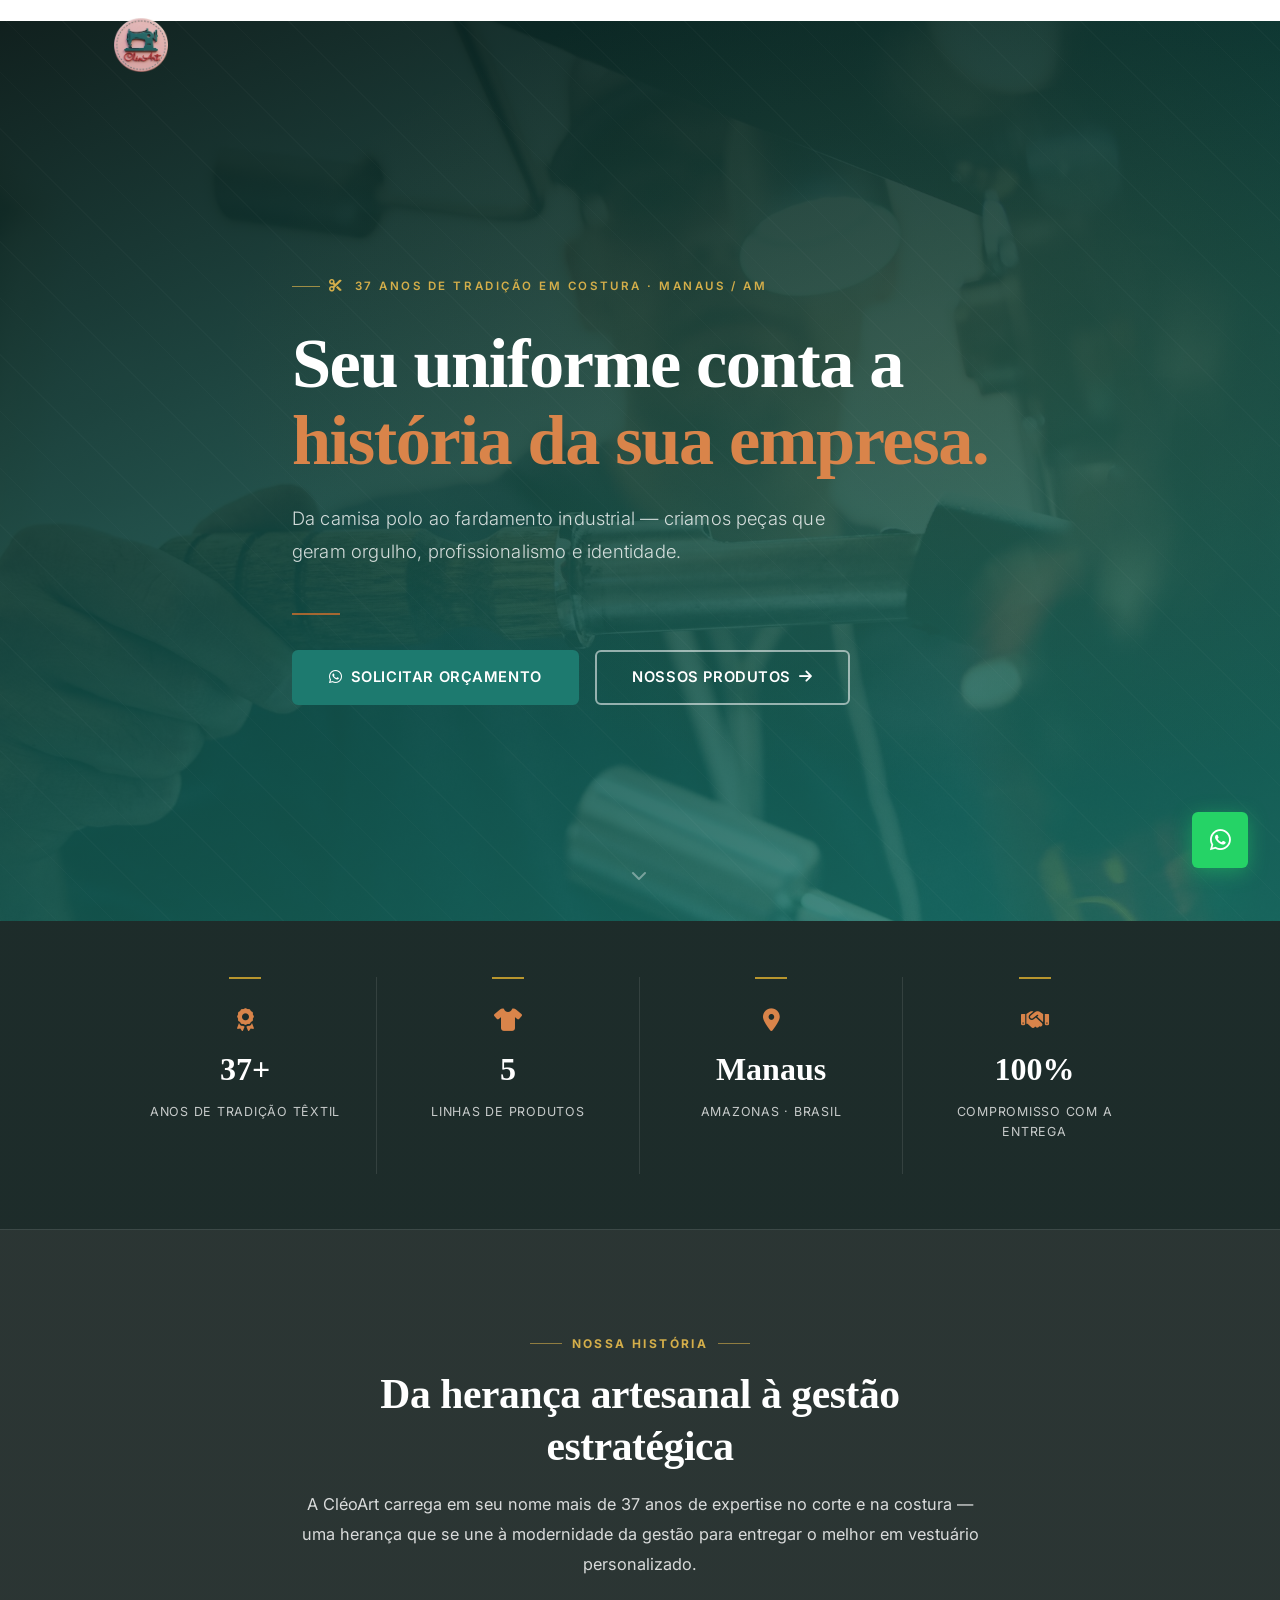
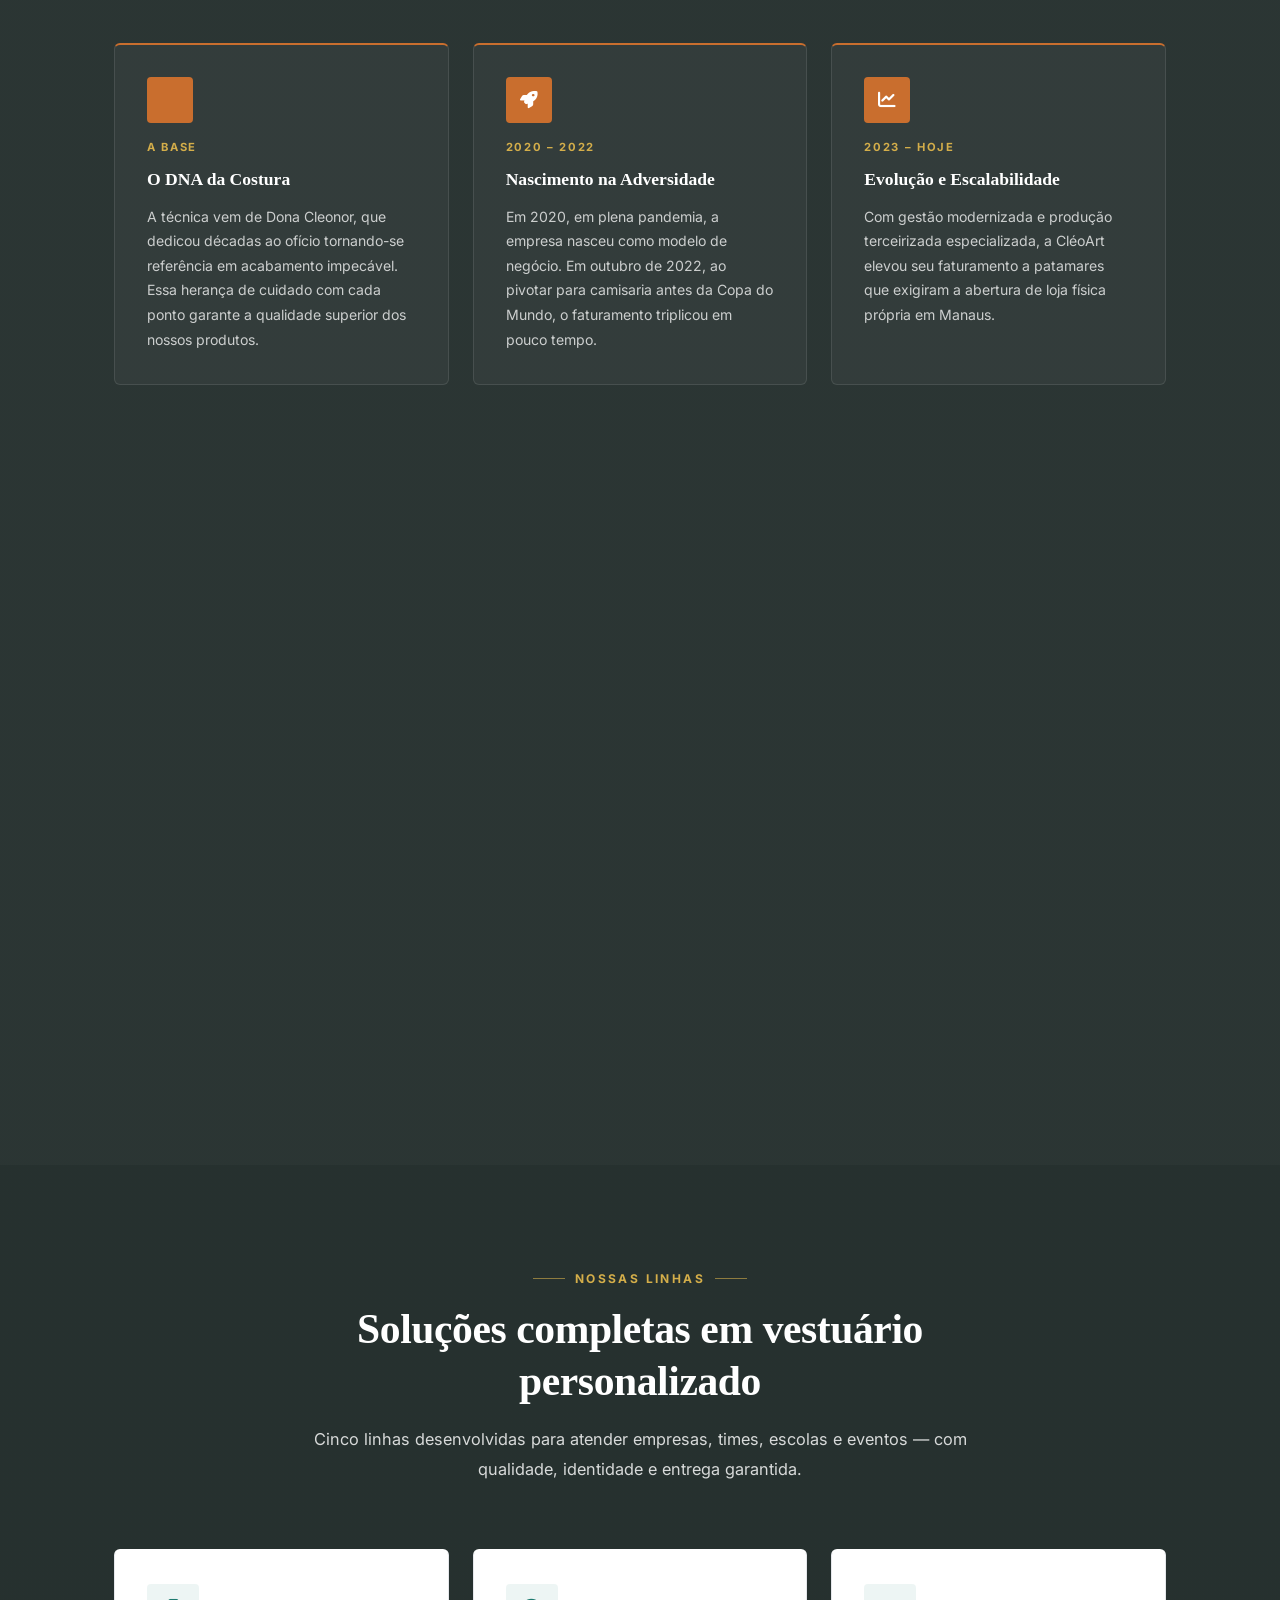
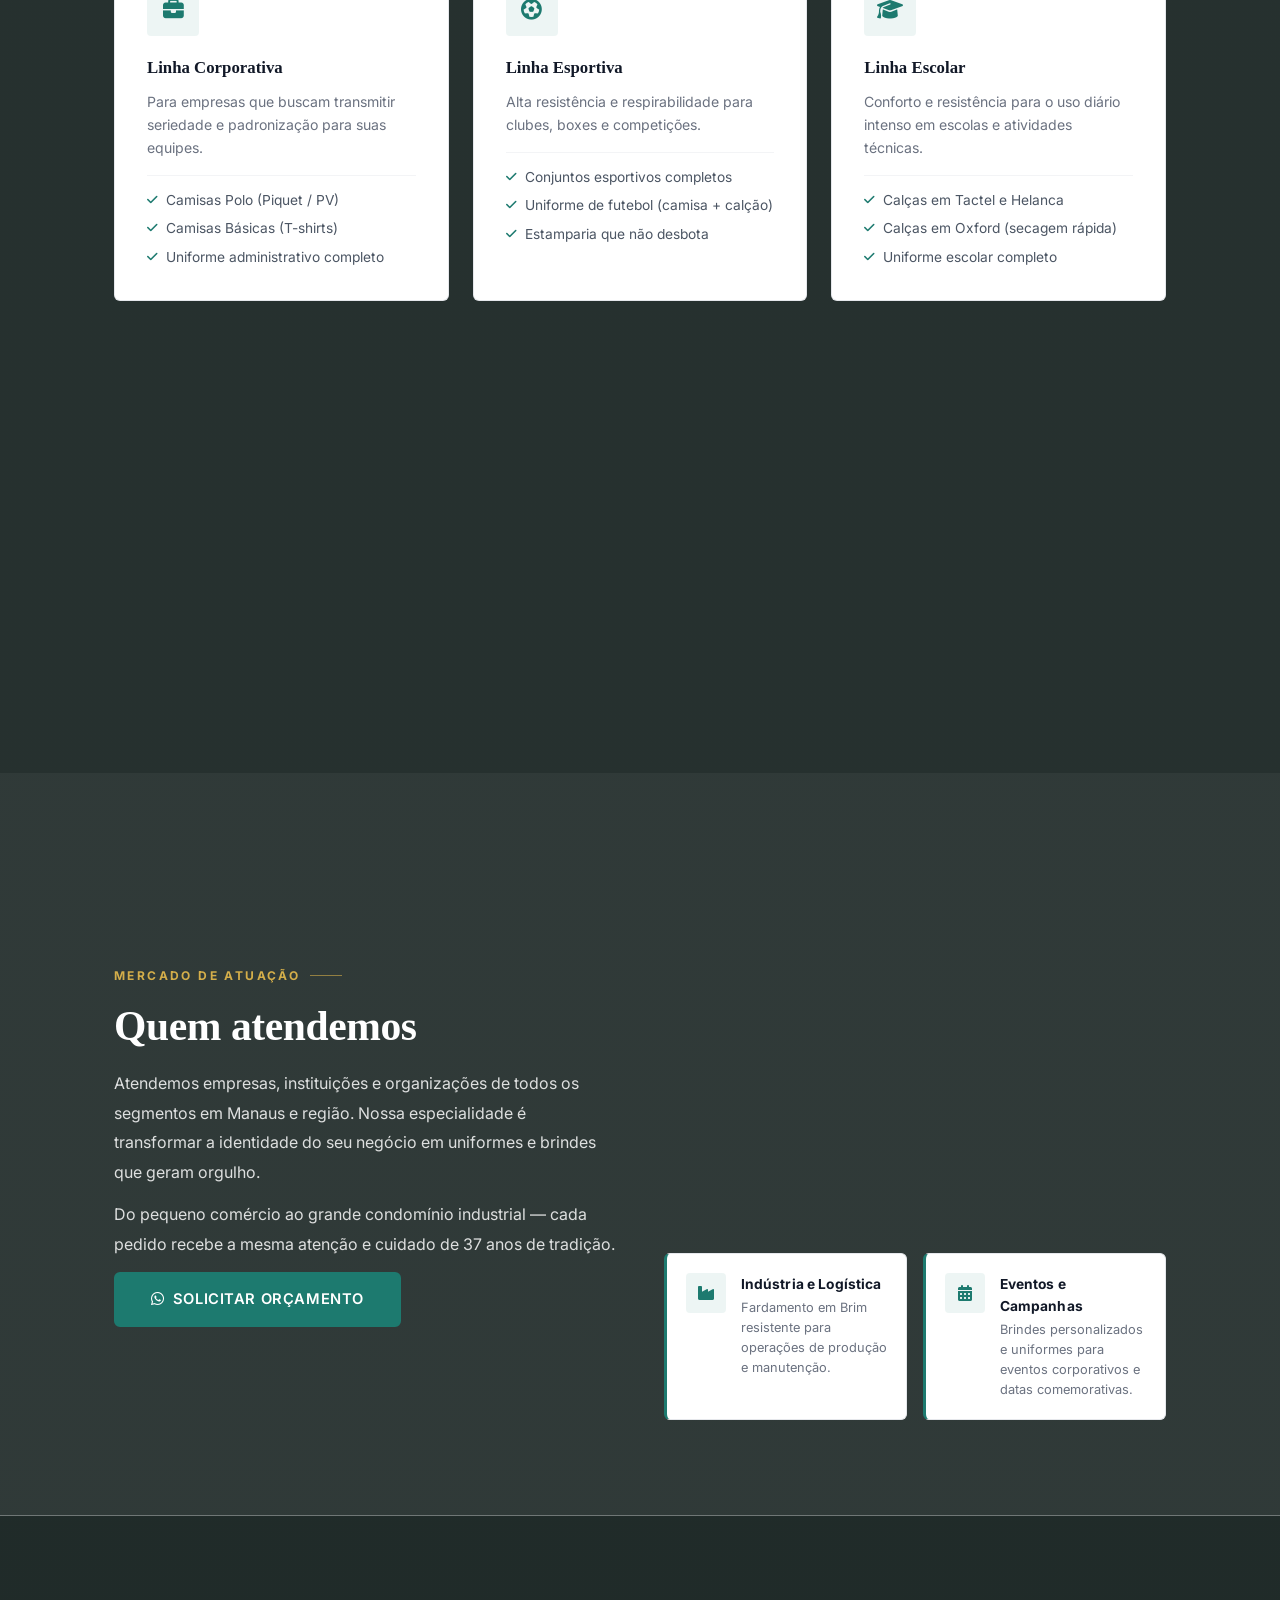
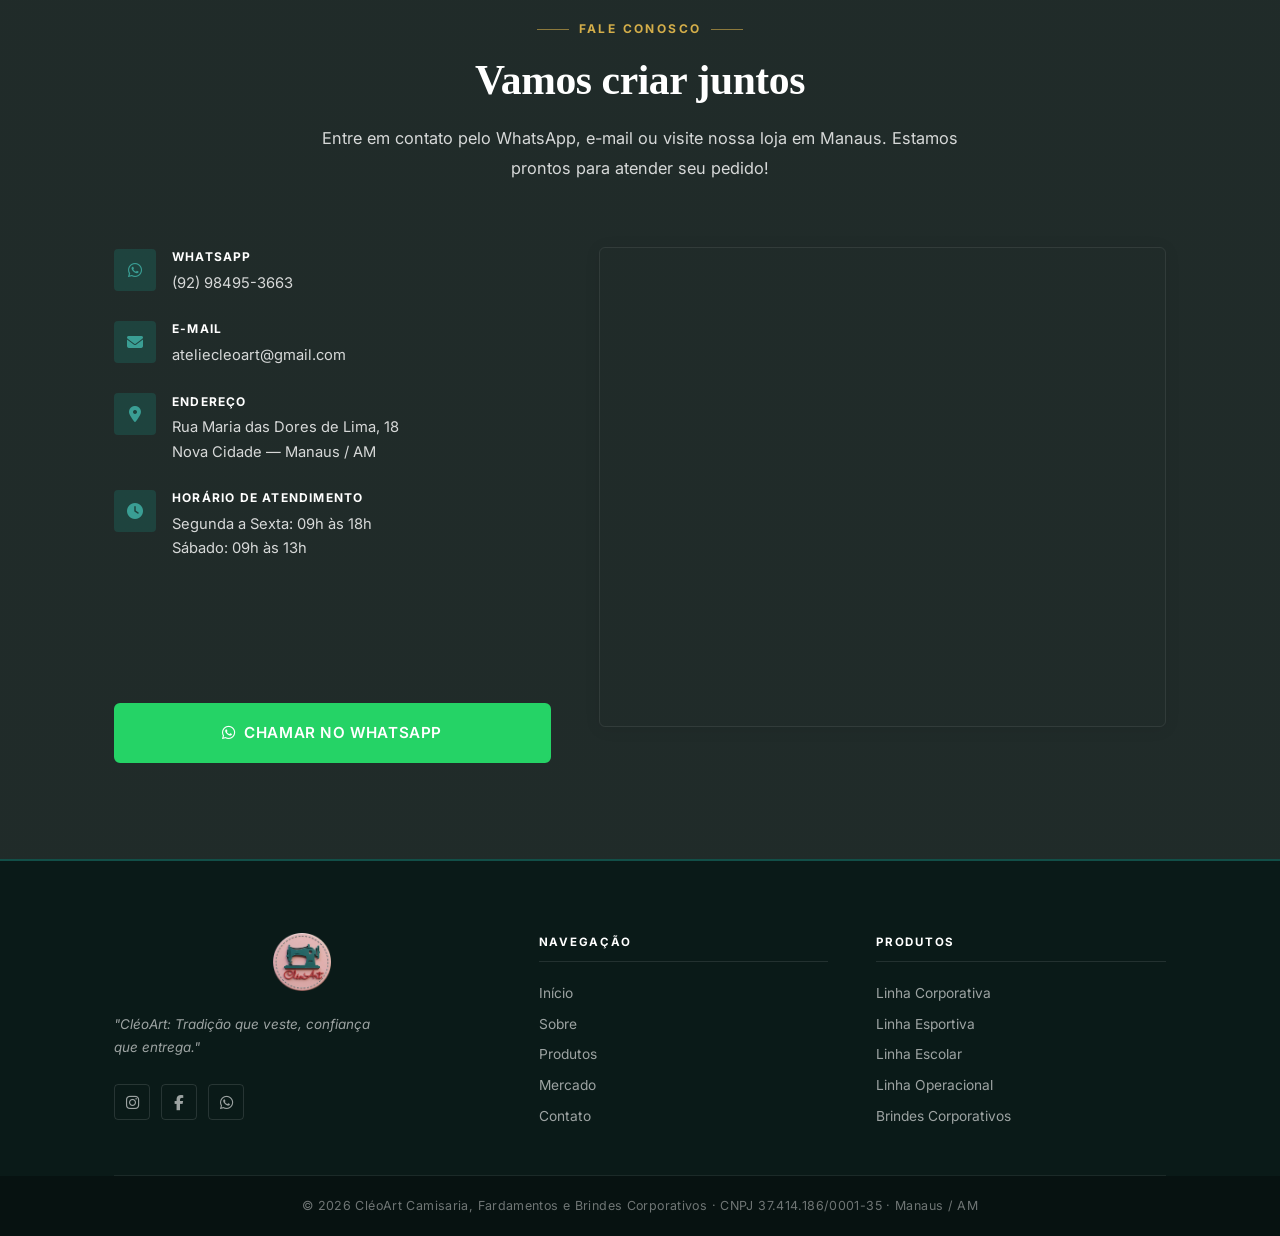
==== commit c393a0de: "style: redesign clássico/elegante — serifa, paleta refinada, sem pill buttons" ====
--- a/index.html
+++ b/index.html
@@ -56,6 +56,7 @@
       <p class="hero__subtitle">
         Da camisa polo ao fardamento industrial — criamos peças que geram orgulho, profissionalismo e identidade.
       </p>
+      <div class="hero__divider"></div>
       <div class="hero__actions">
         <a href="https://wa.me/5592984953663?text=Ol%C3%A1%2C+gostaria+de+um+or%C3%A7amento!" target="_blank" rel="noopener" class="btn btn--primary">
           <i class="fab fa-whatsapp"></i> Solicitar Orçamento
--- a/assets/css/style.css
+++ b/assets/css/style.css
@@ -1,6 +1,7 @@
 /* ============================================================
    CLÉOART CAMISARIA — Stylesheet
-   Cores: Turquesa (#2A9D8F) + Laranja (#E07B3A) + Pastéis
+   Estilo: Clássico / Elegante
+   Cores: Turquesa (#1D7A6F) + Laranja (#C96E2E) + Creme + Dourado
    ============================================================ */
 
 /* Desativa hifenização automática do browser */
@@ -10,40 +11,47 @@
 *, *::before, *::after { box-sizing: border-box; margin: 0; padding: 0; }
 
 :root {
-  --turquoise:       #2A9D8F;
-  --turquoise-dark:  #1A7A6E;
-  --turquoise-mid:   #227A70;
-  --turquoise-light: #4FBDAD;
-  --turquoise-glow:  rgba(42, 157, 143, 0.25);
-  --turquoise-border:rgba(42, 157, 143, 0.3);
-
-  --orange:          #E07B3A;
-  --orange-light:    #F0935A;
-  --orange-dark:     #C4622A;
-  --orange-glow:     rgba(224, 123, 58, 0.25);
-
-  --pink-light:      #FDE8E0;
-  --cream:           #FDF8F5;
+  --teal:            #1D7A6F;
+  --teal-dark:       #124F48;
+  --teal-mid:        #196860;
+  --teal-light:      #3A9E94;
+  --teal-glow:       rgba(29, 122, 111, 0.2);
+  --teal-border:     rgba(29, 122, 111, 0.28);
+
+  --orange:          #C96E2E;
+  --orange-light:    #D9844A;
+  --orange-dark:     #A8561F;
+  --orange-glow:     rgba(201, 110, 46, 0.2);
+
+  --gold:            #B8962E;
+  --gold-light:      #D4AE4A;
+
+  --cream:           #FAF6F0;
+  --cream-dark:      #F0EAE0;
+  --pink-light:      #FBF0E8;
 
   --white:           #FFFFFF;
   --gray-50:         #F9FAFB;
   --gray-100:        #F3F4F6;
+  --gray-200:        #E5E7EB;
   --gray-300:        #D1D5DB;
   --gray-500:        #6B7280;
+  --gray-600:        #4B5563;
   --gray-700:        #374151;
   --gray-900:        #111827;
 
-  --dark:            #0D1F1D;
-  --dark-mid:        #142E2A;
+  --dark:            #0A1A18;
+  --dark-mid:        #112420;
+  --dark-warm:       #1A1208;
 
   --font:            'Inter', sans-serif;
   --font-display:    'Playfair Display', serif;
-  --radius:          12px;
-  --radius-sm:       8px;
+  --radius:          6px;
+  --radius-sm:       4px;
   --transition:      0.3s ease;
-  --shadow:          0 4px 24px rgba(0,0,0,0.1);
-  --shadow-tq:       0 4px 24px rgba(42, 157, 143, 0.3);
-  --shadow-or:       0 4px 24px rgba(224, 123, 58, 0.3);
+  --shadow:          0 2px 16px rgba(0,0,0,0.08);
+  --shadow-teal:     0 4px 20px rgba(29, 122, 111, 0.22);
+  --shadow-or:       0 4px 20px rgba(201, 110, 46, 0.22);
 }
 
 html {
@@ -78,34 +86,35 @@
   display: inline-flex;
   align-items: center;
   gap: .5rem;
-  padding: .85rem 2rem;
-  border-radius: 50px;
+  padding: .85rem 2.2rem;
+  border-radius: var(--radius);
   font-weight: 600;
-  font-size: .95rem;
+  font-size: .92rem;
+  letter-spacing: .04em;
   cursor: pointer;
   border: 2px solid transparent;
   transition: all var(--transition);
+  text-transform: uppercase;
 }
 
 .btn--primary {
-  background: var(--turquoise);
-  color: var(--white);
-  border-color: var(--turquoise);
+  background: var(--teal);
+  color: var(--white);
+  border-color: var(--teal);
 }
 .btn--primary:hover {
-  background: var(--turquoise-light);
-  border-color: var(--turquoise-light);
-  transform: translateY(-2px);
-  box-shadow: var(--shadow-tq);
+  background: var(--teal-dark);
+  border-color: var(--teal-dark);
+  box-shadow: var(--shadow-teal);
 }
 
 .btn--outline {
   background: transparent;
   color: var(--white);
-  border-color: rgba(255,255,255,0.5);
+  border-color: rgba(255,255,255,0.55);
 }
 .btn--outline:hover {
-  background: rgba(255,255,255,0.12);
+  background: rgba(255,255,255,0.1);
   border-color: var(--white);
 }
 
@@ -116,14 +125,13 @@
   width: 100%;
   justify-content: center;
   margin-top: 1rem;
-  font-size: 1rem;
+  font-size: .95rem;
   padding: 1rem 2rem;
 }
 .btn--whatsapp:hover {
   background: #1ebe5d;
   border-color: #1ebe5d;
-  box-shadow: 0 4px 20px rgba(37, 211, 102, 0.4);
-  transform: translateY(-2px);
+  box-shadow: 0 4px 20px rgba(37, 211, 102, 0.35);
 }
 
 /* ---------- SECTION COMMON ---------- */
@@ -135,31 +143,43 @@
   margin: 0 auto 4rem;
 }
 
+/* Tag elegante com linhas laterais */
 .section__tag {
-  display: inline-block;
-  background: rgba(42, 157, 143, 0.12);
-  color: var(--turquoise);
-  font-size: .8rem;
+  display: inline-flex;
+  align-items: center;
+  gap: .6rem;
+  color: var(--teal);
+  font-size: .75rem;
   font-weight: 700;
-  letter-spacing: .12em;
+  letter-spacing: .2em;
   text-transform: uppercase;
-  padding: .35rem 1rem;
-  border-radius: 50px;
   margin-bottom: 1rem;
 }
 
+.section__tag::before,
+.section__tag::after {
+  content: '';
+  display: block;
+  width: 32px;
+  height: 1px;
+  background: var(--teal);
+  opacity: .6;
+}
+
 .section__title {
-  font-size: clamp(1.8rem, 4vw, 2.5rem);
-  font-weight: 800;
+  font-family: var(--font-display);
+  font-size: clamp(1.9rem, 4vw, 2.6rem);
+  font-weight: 700;
   color: var(--gray-900);
   margin-bottom: 1rem;
-  line-height: 1.2;
+  line-height: 1.25;
+  letter-spacing: -.01em;
 }
 
 .section__desc {
   color: var(--gray-500);
-  font-size: 1.05rem;
-  line-height: 1.8;
+  font-size: 1.02rem;
+  line-height: 1.85;
 }
 
 /* ============================================================
@@ -170,16 +190,17 @@
   top: 0;
   width: 100%;
   z-index: 1000;
-  padding: 1rem 0;
+  padding: 1.1rem 0;
   transition: all var(--transition);
   background: transparent;
 }
 
 .navbar.scrolled {
-  background: rgba(13, 31, 29, 0.97);
+  background: rgba(10, 26, 24, 0.97);
   backdrop-filter: blur(12px);
-  padding: .65rem 0;
-  box-shadow: 0 2px 20px rgba(0,0,0,0.3);
+  padding: .7rem 0;
+  box-shadow: 0 1px 24px rgba(0,0,0,0.35);
+  border-bottom: 1px solid rgba(255,255,255,0.06);
 }
 
 .navbar__inner {
@@ -189,24 +210,25 @@
 }
 
 .navbar__logo-img {
-  height: 56px;
+  height: 54px;
   width: auto;
   object-fit: contain;
   transition: opacity var(--transition);
 }
-.navbar__logo-img:hover { opacity: .85; }
-
-/* Menu desktop (links inline) */
+.navbar__logo-img:hover { opacity: .82; }
+
 .navbar__menu {
   display: flex;
   align-items: center;
-  gap: 2.5rem;
+  gap: 2.8rem;
 }
 
 .nav-link {
-  color: rgba(255,255,255,0.88);
-  font-size: .9rem;
+  color: rgba(255,255,255,0.82);
+  font-size: .82rem;
   font-weight: 500;
+  letter-spacing: .1em;
+  text-transform: uppercase;
   position: relative;
   transition: color var(--transition);
 }
@@ -214,11 +236,11 @@
 .nav-link::after {
   content: '';
   position: absolute;
-  bottom: -4px;
+  bottom: -5px;
   left: 0;
   width: 0;
-  height: 2px;
-  background: var(--orange-light);
+  height: 1px;
+  background: var(--gold-light);
   transition: width var(--transition);
 }
 
@@ -247,24 +269,28 @@
   align-items: center;
   overflow: hidden;
   background:
-    linear-gradient(135deg, rgba(13,31,29,0.96) 0%, rgba(26,122,110,0.88) 55%, rgba(42,157,143,0.82) 100%),
+    linear-gradient(160deg, rgba(10,26,24,0.97) 0%, rgba(18,79,72,0.90) 55%, rgba(29,122,111,0.80) 100%),
     url('../images/hero-bg.jpg') center / cover no-repeat;
 }
 
+/* Padrão clássico: linhas diagonais sutis */
 .hero__grid-pattern {
   position: absolute;
   inset: 0;
-  background-image:
-    linear-gradient(rgba(42,157,143,0.07) 1px, transparent 1px),
-    linear-gradient(90deg, rgba(42,157,143,0.07) 1px, transparent 1px);
-  background-size: 60px 60px;
+  background-image: repeating-linear-gradient(
+    45deg,
+    rgba(255,255,255,0.018) 0px,
+    rgba(255,255,255,0.018) 1px,
+    transparent 1px,
+    transparent 40px
+  );
   pointer-events: none;
 }
 
 .hero__overlay {
   position: absolute;
   inset: 0;
-  background: radial-gradient(ellipse at 70% 50%, rgba(224,123,58,0.12) 0%, transparent 60%);
+  background: radial-gradient(ellipse at 75% 40%, rgba(201,110,46,0.10) 0%, transparent 55%);
   pointer-events: none;
 }
 
@@ -278,25 +304,35 @@
 .hero__tag {
   display: inline-flex;
   align-items: center;
-  gap: .5rem;
-  background: rgba(42, 157, 143, 0.28);
-  border: 1px solid rgba(42, 157, 143, 0.5);
-  color: rgba(255,255,255,0.92);
-  font-size: .8rem;
+  gap: .6rem;
+  color: var(--gold-light);
+  font-size: .72rem;
   font-weight: 600;
-  letter-spacing: .1em;
+  letter-spacing: .22em;
   text-transform: uppercase;
-  padding: .4rem 1rem;
-  border-radius: 50px;
-  margin-bottom: 1.5rem;
+  margin-bottom: 1.8rem;
+}
+
+.hero__tag i { font-size: .8rem; }
+
+/* Linha decorativa antes da tag */
+.hero__tag::before {
+  content: '';
+  display: block;
+  width: 28px;
+  height: 1px;
+  background: var(--gold-light);
+  opacity: .7;
 }
 
 .hero__title {
-  font-size: clamp(2.4rem, 5.5vw, 4rem);
-  font-weight: 900;
-  color: var(--white);
-  line-height: 1.12;
-  margin-bottom: 1.2rem;
+  font-family: var(--font-display);
+  font-size: clamp(2.6rem, 6vw, 4.4rem);
+  font-weight: 700;
+  color: var(--white);
+  line-height: 1.1;
+  margin-bottom: 1.4rem;
+  letter-spacing: -.02em;
   word-break: normal;
   overflow-wrap: normal;
 }
@@ -304,11 +340,22 @@
 .hero__title--accent { color: var(--orange-light); }
 
 .hero__subtitle {
-  font-size: clamp(1rem, 2vw, 1.2rem);
-  color: rgba(255,255,255,0.9);
-  margin-bottom: 2.5rem;
-  max-width: 580px;
-  line-height: 1.7;
+  font-size: clamp(1rem, 2vw, 1.15rem);
+  color: rgba(255,255,255,0.80);
+  margin-bottom: 2.8rem;
+  max-width: 560px;
+  line-height: 1.8;
+  font-weight: 300;
+  letter-spacing: .01em;
+}
+
+/* Linha decorativa separando subtítulo dos botões */
+.hero__divider {
+  width: 48px;
+  height: 2px;
+  background: var(--orange);
+  margin-bottom: 2.2rem;
+  opacity: .8;
 }
 
 .hero__actions {
@@ -322,15 +369,16 @@
   bottom: 2rem;
   left: 50%;
   transform: translateX(-50%);
-  color: rgba(255,255,255,0.5);
-  font-size: 1.2rem;
+  color: rgba(255,255,255,0.38);
+  font-size: 1rem;
   animation: bounce 2s infinite;
   z-index: 2;
+  letter-spacing: .15em;
 }
 
 @keyframes bounce {
   0%, 100% { transform: translateX(-50%) translateY(0); }
-  50%       { transform: translateX(-50%) translateY(8px); }
+  50%       { transform: translateX(-50%) translateY(7px); }
 }
 
 /* ============================================================
@@ -338,18 +386,18 @@
    ============================================================ */
 .highlights {
   background-image:
-    linear-gradient(rgba(13,31,29,0.90), rgba(13,31,29,0.90)),
+    linear-gradient(rgba(10,26,24,0.92), rgba(10,26,24,0.92)),
     url('../images/highlights-bg.jpg');
   background-size: cover;
   background-position: center;
   background-attachment: scroll, fixed;
-  padding: 3rem 0;
+  padding: 3.5rem 0;
 }
 
 .highlights__grid {
   display: grid;
   grid-template-columns: repeat(4, 1fr);
-  gap: 1rem;
+  gap: 0;
 }
 
 .highlight-card {
@@ -357,28 +405,43 @@
   flex-direction: column;
   align-items: center;
   gap: .4rem;
-  padding: 1.8rem 1rem;
+  padding: 2rem 1.5rem;
   text-align: center;
-  border-right: 1px solid rgba(255,255,255,0.08);
+  border-right: 1px solid rgba(255,255,255,0.1);
+  position: relative;
 }
 .highlight-card:last-child { border-right: none; }
 
+/* Linha dourada decorativa em cima */
+.highlight-card::before {
+  content: '';
+  position: absolute;
+  top: 0;
+  left: 50%;
+  transform: translateX(-50%);
+  width: 32px;
+  height: 2px;
+  background: var(--gold);
+}
+
 .highlight-card__icon {
-  font-size: 1.6rem;
+  font-size: 1.4rem;
   color: var(--orange-light);
-  margin-bottom: .3rem;
+  margin-bottom: .4rem;
 }
 
 .highlight-card__num {
-  font-size: 1.9rem;
-  font-weight: 800;
+  font-family: var(--font-display);
+  font-size: 2rem;
+  font-weight: 700;
   color: var(--white);
 }
 
 .highlight-card__label {
-  font-size: .82rem;
-  color: rgba(255,255,255,0.88);
-  text-align: center;
+  font-size: .78rem;
+  color: rgba(255,255,255,0.75);
+  letter-spacing: .06em;
+  text-transform: uppercase;
   word-break: break-word;
   overflow-wrap: break-word;
 }
@@ -388,67 +451,67 @@
    ============================================================ */
 .sobre {
   background-image:
-    linear-gradient(rgba(10, 22, 20, 0.82), rgba(10, 22, 20, 0.82)),
+    linear-gradient(rgba(8, 20, 18, 0.86), rgba(8, 20, 18, 0.86)),
     url('../images/sobre-bg.jpg');
   background-size: cover;
   background-position: center;
   background-attachment: scroll, fixed;
 }
 
-.sobre .section__title  { color: var(--white); }
-.sobre .section__desc   { color: rgba(255,255,255,0.90); }
-.sobre .section__tag    {
-  background: rgba(42,157,143,0.25);
-  color: #7FD8CF;
-  border: 1px solid rgba(42,157,143,0.45);
-}
-
-/* Timeline história */
+.sobre .section__title { color: var(--white); }
+.sobre .section__desc  { color: rgba(255,255,255,0.82); }
+.sobre .section__tag   { color: var(--gold-light); }
+.sobre .section__tag::before,
+.sobre .section__tag::after { background: var(--gold-light); }
+
+/* Timeline da história */
 .historia__grid {
   display: grid;
   grid-template-columns: repeat(3, 1fr);
   gap: 1.5rem;
-  margin-bottom: 3rem;
+  margin-bottom: 3.5rem;
 }
 
 .historia-card {
-  background: rgba(255,255,255,0.06);
+  background: rgba(255,255,255,0.04);
   border: 1px solid rgba(255,255,255,0.1);
+  border-top: 2px solid var(--orange);
   border-radius: var(--radius);
   padding: 2rem;
-  position: relative;
   transition: all var(--transition);
 }
 
 .historia-card:hover {
-  background: rgba(42,157,143,0.15);
-  border-color: rgba(42,157,143,0.4);
+  background: rgba(29,122,111,0.12);
+  border-color: rgba(29,122,111,0.4);
+  border-top-color: var(--orange);
 }
 
 .historia-card__icon {
-  width: 48px;
-  height: 48px;
-  border-radius: 12px;
+  width: 46px;
+  height: 46px;
+  border-radius: var(--radius-sm);
   background: var(--orange);
   display: flex;
   align-items: center;
   justify-content: center;
-  font-size: 1.2rem;
+  font-size: 1.1rem;
   color: var(--white);
   margin-bottom: 1rem;
 }
 
 .historia-card__ano {
-  font-size: .75rem;
+  font-size: .7rem;
   font-weight: 700;
-  letter-spacing: .1em;
+  letter-spacing: .15em;
   text-transform: uppercase;
-  color: var(--orange-light);
+  color: var(--gold-light);
   display: block;
-  margin-bottom: .4rem;
+  margin-bottom: .5rem;
 }
 
 .historia-card__title {
+  font-family: var(--font-display);
   font-size: 1.1rem;
   font-weight: 700;
   color: var(--white);
@@ -456,9 +519,9 @@
 }
 
 .historia-card__text {
-  font-size: .9rem;
-  color: rgba(255,255,255,0.80);
-  line-height: 1.7;
+  font-size: .88rem;
+  color: rgba(255,255,255,0.75);
+  line-height: 1.75;
 }
 
 /* MVV */
@@ -470,35 +533,36 @@
 
 .mvv-card {
   background: var(--white);
-  border: 1px solid var(--gray-100);
+  border: 1px solid var(--gray-200);
   border-radius: var(--radius);
   padding: 2rem;
   box-shadow: var(--shadow);
-  transition: transform var(--transition), box-shadow var(--transition);
+  transition: box-shadow var(--transition);
+  border-top: 3px solid var(--teal);
 }
 
 .mvv-card:hover {
-  transform: translateY(-4px);
-  box-shadow: 0 8px 32px rgba(0,0,0,0.1);
+  box-shadow: 0 6px 28px rgba(0,0,0,0.1);
 }
 
 .mvv-card--full { grid-column: 1 / -1; }
 
 .mvv-card__icon {
-  width: 52px;
-  height: 52px;
-  border-radius: 12px;
-  background: rgba(42, 157, 143, 0.1);
+  width: 48px;
+  height: 48px;
+  border-radius: var(--radius-sm);
+  background: rgba(29, 122, 111, 0.08);
   display: flex;
   align-items: center;
   justify-content: center;
-  font-size: 1.3rem;
-  color: var(--turquoise);
+  font-size: 1.2rem;
+  color: var(--teal);
   margin-bottom: 1.2rem;
 }
 
 .mvv-card__title {
-  font-size: 1.2rem;
+  font-family: var(--font-display);
+  font-size: 1.15rem;
   font-weight: 700;
   color: var(--gray-900);
   margin-bottom: .75rem;
@@ -506,7 +570,8 @@
 
 .mvv-card__text {
   color: var(--gray-500);
-  line-height: 1.7;
+  line-height: 1.75;
+  font-size: .95rem;
 }
 
 .values-grid {
@@ -523,8 +588,8 @@
 }
 
 .value-item > i {
-  color: var(--turquoise);
-  font-size: 1rem;
+  color: var(--teal);
+  font-size: .95rem;
   margin-top: .2rem;
   flex-shrink: 0;
 }
@@ -534,13 +599,14 @@
   color: var(--gray-900);
   font-weight: 600;
   margin-bottom: .2rem;
-  font-size: .9rem;
+  font-size: .88rem;
+  letter-spacing: .02em;
 }
 
 .value-item p {
   color: var(--gray-500);
-  font-size: .85rem;
-  line-height: 1.5;
+  font-size: .84rem;
+  line-height: 1.6;
 }
 
 /* ============================================================
@@ -548,7 +614,7 @@
    ============================================================ */
 .produtos {
   background-image:
-    linear-gradient(rgba(10, 22, 20, 0.86), rgba(10, 22, 20, 0.86)),
+    linear-gradient(rgba(8, 20, 18, 0.88), rgba(8, 20, 18, 0.88)),
     url('../images/produtos-bg.jpg');
   background-size: cover;
   background-position: center;
@@ -556,12 +622,10 @@
 }
 
 .produtos .section__title { color: var(--white); }
-.produtos .section__desc  { color: rgba(255,255,255,0.90); }
-.produtos .section__tag   {
-  background: rgba(42,157,143,0.25);
-  color: #7FD8CF;
-  border: 1px solid rgba(42,157,143,0.45);
-}
+.produtos .section__desc  { color: rgba(255,255,255,0.82); }
+.produtos .section__tag   { color: var(--gold-light); }
+.produtos .section__tag::before,
+.produtos .section__tag::after { background: var(--gold-light); }
 
 .produtos__grid {
   display: grid;
@@ -571,55 +635,41 @@
 
 .produto-card {
   background: var(--white);
-  border: 1px solid var(--gray-100);
+  border: 1px solid var(--gray-200);
   border-radius: var(--radius);
   padding: 2rem;
-  transition: all var(--transition);
+  transition: box-shadow var(--transition);
   position: relative;
   overflow: hidden;
-}
-
-.produto-card::before {
-  content: '';
-  position: absolute;
-  top: 0;
-  left: 0;
-  width: 4px;
-  height: 100%;
-  background: var(--turquoise);
-  transform: scaleY(0);
-  transform-origin: bottom;
-  transition: transform var(--transition);
+  border-top: 3px solid transparent;
 }
 
 .produto-card:hover {
-  border-color: var(--turquoise-border);
-  transform: translateY(-4px);
-  box-shadow: var(--shadow-tq);
-}
-
-.produto-card:hover::before { transform: scaleY(1); }
+  border-top-color: var(--teal);
+  box-shadow: var(--shadow-teal);
+}
 
 .produto-card__icon {
-  width: 56px;
-  height: 56px;
-  border-radius: 14px;
-  background: rgba(42, 157, 143, 0.1);
+  width: 52px;
+  height: 52px;
+  border-radius: var(--radius-sm);
+  background: rgba(29, 122, 111, 0.08);
   display: flex;
   align-items: center;
   justify-content: center;
-  font-size: 1.4rem;
-  color: var(--turquoise);
+  font-size: 1.3rem;
+  color: var(--teal);
   margin-bottom: 1.2rem;
-  transition: background var(--transition);
+  transition: background var(--transition), color var(--transition);
 }
 
 .produto-card:hover .produto-card__icon {
-  background: var(--turquoise);
+  background: var(--teal);
   color: var(--white);
 }
 
 .produto-card__title {
+  font-family: var(--font-display);
   font-size: 1.05rem;
   font-weight: 700;
   color: var(--gray-900);
@@ -629,7 +679,7 @@
 .produto-card__desc {
   color: var(--gray-500);
   font-size: .88rem;
-  line-height: 1.6;
+  line-height: 1.65;
   margin-bottom: 1rem;
 }
 
@@ -637,26 +687,29 @@
   display: flex;
   flex-direction: column;
   gap: .4rem;
+  padding-top: .8rem;
+  border-top: 1px solid var(--gray-100);
 }
 
 .produto-card__list li {
   display: flex;
   align-items: center;
   gap: .5rem;
-  font-size: .88rem;
-  color: var(--gray-600, var(--gray-700));
+  font-size: .86rem;
+  color: var(--gray-600);
 }
 
 .produto-card__list li i {
-  color: var(--turquoise);
-  font-size: .8rem;
+  color: var(--teal);
+  font-size: .75rem;
   flex-shrink: 0;
 }
 
 /* Card CTA */
 .produto-card--cta {
-  background: linear-gradient(135deg, var(--dark) 0%, var(--dark-mid) 100%);
+  background: var(--dark);
   border: none;
+  border-top: 3px solid var(--orange);
   display: flex;
   flex-direction: column;
   align-items: flex-start;
@@ -665,40 +718,39 @@
   color: var(--white);
 }
 
-.produto-card--cta::before { display: none; }
-
 .produto-card--cta:hover {
-  transform: translateY(-4px);
-  box-shadow: var(--shadow-tq);
-  border: none;
+  box-shadow: var(--shadow-or);
+  border-top-color: var(--orange);
 }
 
 .produto-card--cta__icon {
-  font-size: 2rem;
+  font-size: 1.8rem;
   color: #25D366;
   margin-bottom: .5rem;
 }
 
 .produto-card--cta h3 {
-  font-size: 1.2rem;
+  font-family: var(--font-display);
+  font-size: 1.15rem;
   font-weight: 700;
   color: var(--white);
 }
 
 .produto-card--cta p {
-  color: rgba(255,255,255,0.85);
-  font-size: .9rem;
+  color: rgba(255,255,255,0.78);
+  font-size: .88rem;
   margin-bottom: .5rem;
-}
-
-.produto-card--cta .btn--whatsapp { margin-top: auto; }
+  line-height: 1.6;
+}
+
+.produto-card--cta .btn--whatsapp { margin-top: auto; border-radius: var(--radius); }
 
 /* ============================================================
    MERCADO
    ============================================================ */
 .mercado {
   background-image:
-    linear-gradient(rgba(10, 22, 20, 0.82), rgba(10, 22, 20, 0.82)),
+    linear-gradient(rgba(8, 20, 18, 0.84), rgba(8, 20, 18, 0.84)),
     url('../images/mercado-bg.jpg');
   background-size: cover;
   background-position: center;
@@ -706,12 +758,10 @@
 }
 
 .mercado .section__title  { color: var(--white); }
-.mercado .section__tag    {
-  background: rgba(42,157,143,0.25);
-  color: #7FD8CF;
-  border: 1px solid rgba(42,157,143,0.45);
-}
-.mercado .mercado__text p { color: rgba(255,255,255,0.90); }
+.mercado .section__tag    { color: var(--gold-light); }
+.mercado .section__tag::before,
+.mercado .section__tag::after { background: var(--gold-light); }
+.mercado .mercado__text p { color: rgba(255,255,255,0.84); }
 
 .mercado__inner {
   display: grid;
@@ -721,16 +771,18 @@
 }
 
 .mercado__text .section__title { text-align: left; }
+.mercado__text .section__tag   { justify-content: flex-start; }
+.mercado__text .section__tag::before { display: none; }
 
 .mercado__text p {
-  line-height: 1.8;
+  line-height: 1.85;
   margin-bottom: .8rem;
 }
 
 .mercado__features {
   display: grid;
   grid-template-columns: 1fr 1fr;
-  gap: 1.2rem;
+  gap: 1rem;
 }
 
 .mercado-feat {
@@ -739,41 +791,42 @@
   align-items: flex-start;
   background: var(--white);
   padding: 1.2rem;
+  border-radius: var(--radius);
+  border: 1px solid var(--gray-200);
+  border-left: 3px solid var(--teal);
+  transition: box-shadow var(--transition);
+}
+
+.mercado-feat:hover {
+  box-shadow: var(--shadow-teal);
+}
+
+.mercado-feat__icon {
+  width: 40px;
+  height: 40px;
   border-radius: var(--radius-sm);
-  border: 1px solid var(--gray-100);
-  transition: all var(--transition);
-}
-
-.mercado-feat:hover {
-  border-color: var(--turquoise-border);
-  box-shadow: var(--shadow-tq);
-}
-
-.mercado-feat__icon {
-  width: 44px;
-  height: 44px;
-  border-radius: 10px;
-  background: rgba(42, 157, 143, 0.1);
+  background: rgba(29, 122, 111, 0.08);
   display: flex;
   align-items: center;
   justify-content: center;
-  font-size: 1.1rem;
-  color: var(--turquoise);
+  font-size: 1rem;
+  color: var(--teal);
   flex-shrink: 0;
 }
 
 .mercado-feat strong {
   display: block;
-  font-size: .9rem;
+  font-size: .86rem;
   font-weight: 700;
   color: var(--gray-900);
   margin-bottom: .2rem;
+  letter-spacing: .01em;
 }
 
 .mercado-feat p {
-  font-size: .82rem;
+  font-size: .8rem;
   color: var(--gray-500);
-  line-height: 1.5;
+  line-height: 1.55;
   margin: 0;
 }
 
@@ -782,7 +835,7 @@
    ============================================================ */
 .contato {
   background-image:
-    linear-gradient(rgba(10, 22, 20, 0.88), rgba(10, 22, 20, 0.88)),
+    linear-gradient(rgba(8, 20, 18, 0.90), rgba(8, 20, 18, 0.90)),
     url('../images/contato-bg.jpg');
   background-size: cover;
   background-position: center;
@@ -790,18 +843,16 @@
 }
 
 .contato .section__title { color: var(--white); }
-.contato .section__desc  { color: rgba(255,255,255,0.90); }
-.contato .section__tag   {
-  background: rgba(42,157,143,0.25);
-  color: #7FD8CF;
-  border: 1px solid rgba(42,157,143,0.45);
-}
+.contato .section__desc  { color: rgba(255,255,255,0.82); }
+.contato .section__tag   { color: var(--gold-light); }
+.contato .section__tag::before,
+.contato .section__tag::after { background: var(--gold-light); }
 
 .contato .contact-item strong   { color: var(--white); }
 .contato .contact-item p,
-.contato .contact-item a        { color: rgba(255,255,255,0.88); }
-.contato .contact-item a:hover  { color: #7FD8CF; }
-.contato .contact-item__icon    { background: rgba(42,157,143,0.35); color: #7FD8CF; }
+.contato .contact-item a        { color: rgba(255,255,255,0.82); }
+.contato .contact-item a:hover  { color: var(--gold-light); }
+.contato .contact-item__icon    { background: rgba(29,122,111,0.3); color: var(--teal-light); }
 
 .contato__grid {
   display: grid;
@@ -813,7 +864,7 @@
 .contato__info {
   display: flex;
   flex-direction: column;
-  gap: 1.4rem;
+  gap: 1.5rem;
 }
 
 .contact-item {
@@ -823,38 +874,38 @@
 }
 
 .contact-item__icon {
-  width: 44px;
-  height: 44px;
-  border-radius: 10px;
-  background: rgba(42, 157, 143, 0.1);
+  width: 42px;
+  height: 42px;
+  border-radius: var(--radius-sm);
+  background: rgba(29, 122, 111, 0.1);
   display: flex;
   align-items: center;
   justify-content: center;
   font-size: 1rem;
-  color: var(--turquoise);
+  color: var(--teal);
   flex-shrink: 0;
   margin-top: .1rem;
 }
 
 .contact-item strong {
   display: block;
-  font-size: .85rem;
+  font-size: .75rem;
   font-weight: 700;
   color: var(--gray-900);
   text-transform: uppercase;
-  letter-spacing: .05em;
+  letter-spacing: .1em;
   margin-bottom: .3rem;
 }
 
 .contact-item p,
 .contact-item a {
   color: var(--gray-500);
-  font-size: .95rem;
-  line-height: 1.6;
+  font-size: .92rem;
+  line-height: 1.65;
   transition: color var(--transition);
 }
 
-.contact-item a:hover { color: var(--turquoise); }
+.contact-item a:hover { color: var(--teal); }
 
 .contact-social {
   display: flex;
@@ -866,7 +917,7 @@
   display: flex;
   align-items: center;
   gap: .4rem;
-  font-size: .92rem;
+  font-size: .9rem;
 }
 
 .contact-social a i { width: 16px; }
@@ -876,7 +927,7 @@
   border-radius: var(--radius);
   overflow: hidden;
   box-shadow: var(--shadow);
-  border: 1px solid rgba(255,255,255,0.1);
+  border: 1px solid rgba(255,255,255,0.08);
 }
 
 .contato__map iframe { height: 100%; }
@@ -886,7 +937,8 @@
    ============================================================ */
 .footer {
   background: var(--dark);
-  padding: 4rem 0 0;
+  padding: 4.5rem 0 0;
+  border-top: 2px solid var(--teal-dark);
 }
 
 .footer__inner {
@@ -894,81 +946,84 @@
   grid-template-columns: 1.5fr 1fr 1fr;
   gap: 3rem;
   padding-bottom: 3rem;
-  border-bottom: 1px solid rgba(255,255,255,0.08);
+  border-bottom: 1px solid rgba(255,255,255,0.07);
 }
 
 .footer__brand { display: flex; flex-direction: column; gap: .4rem; }
 
 .footer__logo-img {
-  height: 60px;
+  height: 58px;
   width: auto;
   object-fit: contain;
   margin-bottom: .4rem;
 }
 
 .footer__slogan {
-  color: rgba(255,255,255,0.72);
-  font-size: .88rem;
+  color: rgba(255,255,255,0.60);
+  font-size: .84rem;
   font-style: italic;
-  margin-top: .5rem;
-  line-height: 1.6;
+  margin-top: .6rem;
+  line-height: 1.7;
   max-width: 280px;
 }
 
 .footer__social {
   display: flex;
-  gap: .8rem;
-  margin-top: 1rem;
+  gap: .7rem;
+  margin-top: 1.2rem;
 }
 
 .footer__social a {
-  width: 38px;
-  height: 38px;
-  border-radius: 8px;
-  background: rgba(255,255,255,0.08);
+  width: 36px;
+  height: 36px;
+  border-radius: var(--radius-sm);
+  border: 1px solid rgba(255,255,255,0.12);
   display: flex;
   align-items: center;
   justify-content: center;
-  color: rgba(255,255,255,0.7);
-  font-size: 1rem;
+  color: rgba(255,255,255,0.60);
+  font-size: .95rem;
   transition: all var(--transition);
 }
 
 .footer__social a:hover {
-  background: var(--turquoise);
-  color: var(--white);
-  transform: translateY(-2px);
-}
-
-.footer__links { display: flex; flex-direction: column; gap: .6rem; }
+  background: var(--teal);
+  border-color: var(--teal);
+  color: var(--white);
+}
+
+.footer__links { display: flex; flex-direction: column; gap: .55rem; }
 
 .footer__links h4 {
   color: var(--white);
-  font-size: .85rem;
+  font-size: .72rem;
   font-weight: 700;
   text-transform: uppercase;
-  letter-spacing: .1em;
-  margin-bottom: .5rem;
+  letter-spacing: .15em;
+  margin-bottom: .7rem;
+  padding-bottom: .6rem;
+  border-bottom: 1px solid rgba(255,255,255,0.1);
 }
 
 .footer__links a {
-  color: rgba(255,255,255,0.72);
-  font-size: .88rem;
+  color: rgba(255,255,255,0.60);
+  font-size: .86rem;
   transition: color var(--transition);
 }
 
-.footer__links a:hover { color: var(--turquoise-light); }
+.footer__links a:hover { color: var(--teal-light); }
 
 .footer__bottom {
-  background: rgba(0,0,0,0.25);
+  background: rgba(0,0,0,0.3);
   padding: 1.2rem 0;
   text-align: center;
 }
 
 .footer__bottom p {
-  color: rgba(255,255,255,0.60);
-  font-size: .8rem;
+  color: rgba(255,255,255,0.42);
+  font-size: .78rem;
   line-height: 1.7;
+  letter-spacing: .03em;
 }
 
 /* ============================================================
@@ -978,16 +1033,16 @@
   position: fixed;
   bottom: 2rem;
   right: 2rem;
-  width: 58px;
-  height: 58px;
+  width: 56px;
+  height: 56px;
   background: #25D366;
   color: var(--white);
-  border-radius: 50%;
+  border-radius: var(--radius);
   display: flex;
   align-items: center;
   justify-content: center;
-  font-size: 1.6rem;
-  box-shadow: 0 4px 20px rgba(37, 211, 102, 0.5);
+  font-size: 1.5rem;
+  box-shadow: 0 4px 20px rgba(37, 211, 102, 0.45);
   z-index: 999;
   transition: all var(--transition);
   animation: pulse-whatsapp 2.5s infinite;
@@ -995,17 +1050,17 @@
 
 .whatsapp-float:hover {
   background: #1ebe5d;
-  transform: scale(1.1);
+  transform: scale(1.08);
   animation: none;
 }
 
 @keyframes pulse-whatsapp {
-  0%, 100% { box-shadow: 0 4px 20px rgba(37,211,102,0.5); }
-  50%       { box-shadow: 0 4px 36px rgba(37,211,102,0.85); }
+  0%, 100% { box-shadow: 0 4px 20px rgba(37,211,102,0.45); }
+  50%       { box-shadow: 0 4px 36px rgba(37,211,102,0.80); }
 }
 
 /* ============================================================
-   PREVENÇÃO GLOBAL DE OVERFLOW HORIZONTAL
+   PREVENÇÃO GLOBAL DE OVERFLOW
    ============================================================ */
 section,
 footer,
@@ -1026,46 +1081,31 @@
    RESPONSIVO
    ============================================================ */
 
-/* ---------- FULL HD+ (1920px+) ---------- */
 @media (min-width: 1920px) {
   .container      { max-width: 1500px; }
   .section        { padding: 8rem 0; }
-  .hero__title    { font-size: 5rem; }
-  .navbar__logo-img { height: 64px; }
-}
-
-/* ---------- WIDE (1600px) ---------- */
-@media (max-width: 1600px) {
-  .container { max-width: 1360px; }
-}
-
-/* ---------- HD (1440px) ---------- */
-@media (max-width: 1440px) {
-  .container { max-width: 1200px; }
-}
-
-/* ---------- NOTEBOOK (1280px) ---------- */
+  .hero__title    { font-size: 5.2rem; }
+  .navbar__logo-img { height: 62px; }
+}
+
+@media (max-width: 1600px) { .container { max-width: 1360px; } }
+@media (max-width: 1440px) { .container { max-width: 1200px; } }
+
 @media (max-width: 1280px) {
-  .container          { max-width: 1100px; }
-  .produtos__grid     { grid-template-columns: repeat(3, 1fr); }
-  .mercado__inner     { gap: 3rem; }
-  .footer__inner      { grid-template-columns: 1.3fr 1fr 1fr; }
-}
-
-/* ---------- TABLET LANDSCAPE (1024px) ---------- */
+  .container      { max-width: 1100px; }
+  .mercado__inner { gap: 3rem; }
+  .footer__inner  { grid-template-columns: 1.3fr 1fr 1fr; }
+}
+
 @media (max-width: 1024px) {
-  /* Parallax desativado */
   .highlights, .sobre, .produtos, .mercado, .contato {
     background-attachment: scroll, scroll;
   }
 
-  .container      { max-width: 960px; }
-  .section        { padding: 5rem 0; }
-
-  .navbar__menu   { gap: 1.8rem; }
-  .nav-link       { font-size: .85rem; }
-
-  .hero__title    { font-size: clamp(2rem, 4vw, 3.2rem); }
+  .container    { max-width: 960px; }
+  .section      { padding: 5rem 0; }
+  .nav-link     { font-size: .78rem; }
+  .hero__title  { font-size: clamp(2rem, 4vw, 3.4rem); }
 
   .highlights__grid { grid-template-columns: repeat(2, 1fr); }
   .highlight-card   { border-right: none; border-bottom: 1px solid rgba(255,255,255,0.08); }
@@ -1074,47 +1114,32 @@
 
   .historia__grid   { grid-template-columns: 1fr; gap: 1rem; }
   .values-grid      { grid-template-columns: repeat(2, 1fr); }
-
   .produtos__grid   { grid-template-columns: repeat(2, 1fr); }
-
   .mercado__inner   { grid-template-columns: 1fr 1fr; gap: 2.5rem; }
   .mercado__features { grid-template-columns: 1fr; }
-
   .contato__grid    { grid-template-columns: 1fr 1fr; gap: 2rem; }
   .contato__map     { height: 420px; }
-
   .footer__inner    { grid-template-columns: 1.2fr 1fr 1fr; gap: 2rem; }
 
   * { min-width: 0; }
-
   .container { width: 100%; box-sizing: border-box; }
 
-  .hero__title,
-  .section__title,
-  .section__desc,
-  .mvv-card__text,
-  .produto-card__desc,
-  .footer__slogan,
-  .footer__links a,
-  .contact-item p,
-  .contact-item a {
+  .hero__title, .section__title, .section__desc,
+  .mvv-card__text, .produto-card__desc,
+  .footer__slogan, .footer__links a,
+  .contact-item p, .contact-item a {
     word-break: break-word;
     overflow-wrap: break-word;
   }
 
-  .mvv-card,
-  .produto-card,
-  .mercado-feat,
-  .contact-item,
-  .highlight-card {
+  .mvv-card, .produto-card, .mercado-feat,
+  .contact-item, .highlight-card {
     box-sizing: border-box;
     max-width: 100%;
   }
 }
 
-/* ---------- TABLET PORTRAIT (900px) ---------- */
 @media (max-width: 900px) {
-  /* Menu hamburger */
   .navbar__menu {
     display: none;
     position: fixed;
@@ -1126,137 +1151,104 @@
     padding: 5rem 2rem 2rem;
     gap: 1.8rem;
     z-index: 1002;
-    box-shadow: -4px 0 30px rgba(0,0,0,0.3);
+    box-shadow: -4px 0 30px rgba(0,0,0,0.4);
     overflow-y: auto;
     overflow-x: hidden;
+    border-left: 1px solid rgba(255,255,255,0.06);
   }
   .navbar__menu.open { display: flex; }
   .navbar__toggle    { display: flex; z-index: 1003; }
-  .nav-link          { font-size: 1rem; }
-
-  .mercado__inner     { grid-template-columns: 1fr; }
-  .mercado__features  { grid-template-columns: repeat(2, 1fr); }
+  .nav-link { font-size: .9rem; letter-spacing: .08em; }
+
+  .mercado__inner    { grid-template-columns: 1fr; }
+  .mercado__features { grid-template-columns: repeat(2, 1fr); }
   .mercado__text .section__title { text-align: center; }
-  .mercado__text > p  { text-align: center; }
+  .mercado__text .section__tag   { justify-content: center; }
+  .mercado__text .section__tag::before { display: block; }
+  .mercado__text > p { text-align: center; }
   .mercado__text .btn { display: flex; margin: 1.5rem auto 0; width: fit-content; }
 
-  .contato__grid  { grid-template-columns: 1fr; }
-  .contato__map   { height: 360px; }
-
-  .mvv__grid      { grid-template-columns: 1fr 1fr; }
-}
-
-/* ---------- MOBILE GRANDE (768px) ---------- */
+  .contato__grid { grid-template-columns: 1fr; }
+  .contato__map  { height: 360px; }
+  .mvv__grid     { grid-template-columns: 1fr 1fr; }
+}
+
 @media (max-width: 768px) {
-  .container        { padding: 0 1.25rem; }
-  .section          { padding: 4rem 0; }
-  .section__header  { margin-bottom: 2.5rem; }
-
-  .navbar__logo-img { height: 46px; }
-
+  .container       { padding: 0 1.25rem; }
+  .section         { padding: 4rem 0; }
+  .section__header { margin-bottom: 2.5rem; }
+
+  .navbar__logo-img { height: 44px; }
   .hero__content    { padding: 7rem 1.25rem 5rem; }
   .hero__title      { font-size: clamp(1.9rem, 5vw, 2.6rem); }
   .hero__actions    { flex-direction: column; align-items: flex-start; gap: .8rem; }
   .hero__actions .btn { width: 100%; max-width: 340px; justify-content: center; }
 
-  .highlights__grid { grid-template-columns: repeat(2, 1fr); gap: .5rem; }
-
-  .mvv__grid        { grid-template-columns: 1fr; }
-  .mvv-card--full   { grid-column: auto; }
-  .values-grid      { grid-template-columns: repeat(2, 1fr); }
-
-  .historia__grid   { grid-template-columns: 1fr; }
-
-  .produtos__grid   { grid-template-columns: repeat(2, 1fr); }
-
+  .highlights__grid  { grid-template-columns: repeat(2, 1fr); gap: .5rem; }
+  .mvv__grid         { grid-template-columns: 1fr; }
+  .mvv-card--full    { grid-column: auto; }
+  .values-grid       { grid-template-columns: repeat(2, 1fr); }
+  .historia__grid    { grid-template-columns: 1fr; }
+  .produtos__grid    { grid-template-columns: repeat(2, 1fr); }
   .mercado__features { grid-template-columns: repeat(2, 1fr); }
-
-  .contato__map     { height: 300px; }
-
-  .footer__inner    { grid-template-columns: 1fr; gap: 2rem; }
-  .footer__logo-img { height: 52px; }
-  .footer__slogan   { max-width: 100%; }
-}
-
-/* ---------- MOBILE (600px) ---------- */
+  .contato__map      { height: 300px; }
+  .footer__inner     { grid-template-columns: 1fr; gap: 2rem; }
+  .footer__logo-img  { height: 50px; }
+  .footer__slogan    { max-width: 100%; }
+}
+
 @media (max-width: 600px) {
   .section        { padding: 3.5rem 0; }
   .section__title { font-size: 1.75rem; }
-
   .hero__title    { font-size: 1.85rem; }
-  .hero__subtitle { font-size: .98rem; }
-
+  .hero__subtitle { font-size: .96rem; }
   .values-grid    { grid-template-columns: 1fr; }
-
   .produtos__grid { grid-template-columns: 1fr; }
-
   .mercado__features { grid-template-columns: 1fr; }
-
   .contato__map   { height: 260px; }
-
-  .btn { padding: .8rem 1.6rem; font-size: .9rem; }
-
-  .footer__links  { gap: .5rem; }
-}
-
-/* ---------- MOBILE PADRÃO (480px) ---------- */
+  .btn            { padding: .8rem 1.6rem; font-size: .86rem; }
+}
+
 @media (max-width: 480px) {
-  .container      { padding: 0 1rem; }
-  .section        { padding: 3rem 0; }
+  .container       { padding: 0 1rem; }
+  .section         { padding: 3rem 0; }
   .section__header { margin-bottom: 2rem; }
-  .section__title { font-size: 1.6rem; }
+  .section__title  { font-size: 1.55rem; }
 
   .navbar__logo-img { height: 40px; }
   .navbar__menu     { width: min(260px, 88vw); padding: 5rem 1.5rem 2rem; }
 
-  .hero__content    { padding: 5.5rem 1rem 4rem; }
-  .hero__title      { font-size: 1.7rem; line-height: 1.2; }
-  .hero__subtitle   { font-size: .92rem; }
-  .hero__tag        { font-size: .72rem; }
-  .hero__actions .btn { max-width: 100%; }
-
-  .highlight-card      { padding: 1.2rem 1rem; }
-  .highlight-card__num { font-size: 1.55rem; }
-
-  .mvv-card    { padding: 1.4rem; }
-  .produto-card { padding: 1.4rem; }
-
-  .contact-item__icon { width: 38px; height: 38px; }
-
-  .footer__inner    { padding-bottom: 2rem; }
-  .footer__logo-img { height: 46px; }
-  .footer__bottom p { font-size: .78rem; }
-
-  .whatsapp-float { width: 50px; height: 50px; font-size: 1.4rem; bottom: 1.2rem; right: 1.2rem; }
-}
-
-/* ---------- MOBILE PEQUENO (380px) ---------- */
+  .hero__content   { padding: 5.5rem 1rem 4rem; }
+  .hero__title     { font-size: 1.7rem; }
+  .hero__subtitle  { font-size: .9rem; }
+  .hero__tag       { font-size: .68rem; }
+
+  .highlight-card__num { font-size: 1.6rem; }
+  .highlight-card  { padding: 1.4rem 1rem; }
+
+  .mvv-card, .produto-card { padding: 1.4rem; }
+
+  .footer__inner   { padding-bottom: 2rem; }
+  .footer__logo-img { height: 44px; }
+  .footer__bottom p { font-size: .74rem; }
+
+  .whatsapp-float  { width: 48px; height: 48px; font-size: 1.3rem; bottom: 1.2rem; right: 1.2rem; border-radius: var(--radius); }
+}
+
 @media (max-width: 380px) {
-  .container      { padding: 0 .85rem; }
-
+  .container       { padding: 0 .85rem; }
   .navbar__logo-img { height: 34px; }
-  .navbar          { padding: .9rem 0; }
-
-  .hero__content    { padding: 5rem .85rem 3.5rem; }
-  .hero__title      { font-size: 1.55rem; }
-  .hero__subtitle   { font-size: .88rem; }
-
-  .section        { padding: 2.5rem 0; }
-  .section__title { font-size: 1.4rem; }
-
-  .highlight-card__num { font-size: 1.3rem; }
-  .highlight-card      { padding: 1rem .8rem; }
-
-  .btn { padding: .75rem 1.2rem; font-size: .85rem; }
-
-  .footer__logo-img { height: 40px; }
-  .whatsapp-float { width: 46px; height: 46px; font-size: 1.2rem; }
-}
-
-/* ---------- MOBILE MUITO PEQUENO (320px) ---------- */
+  .hero__content   { padding: 5rem .85rem 3.5rem; }
+  .hero__title     { font-size: 1.52rem; }
+  .section         { padding: 2.5rem 0; }
+  .section__title  { font-size: 1.38rem; }
+  .btn             { padding: .72rem 1.2rem; font-size: .83rem; }
+  .whatsapp-float  { width: 44px; height: 44px; font-size: 1.2rem; }
+}
+
 @media (max-width: 320px) {
-  .hero__title    { font-size: 1.35rem; }
-  .section__title { font-size: 1.25rem; }
+  .hero__title     { font-size: 1.32rem; }
+  .section__title  { font-size: 1.2rem; }
   .navbar__logo-img { height: 30px; }
-  .btn            { font-size: .82rem; padding: .7rem 1rem; }
-}
+  .btn             { font-size: .8rem; padding: .68rem 1rem; }
+}
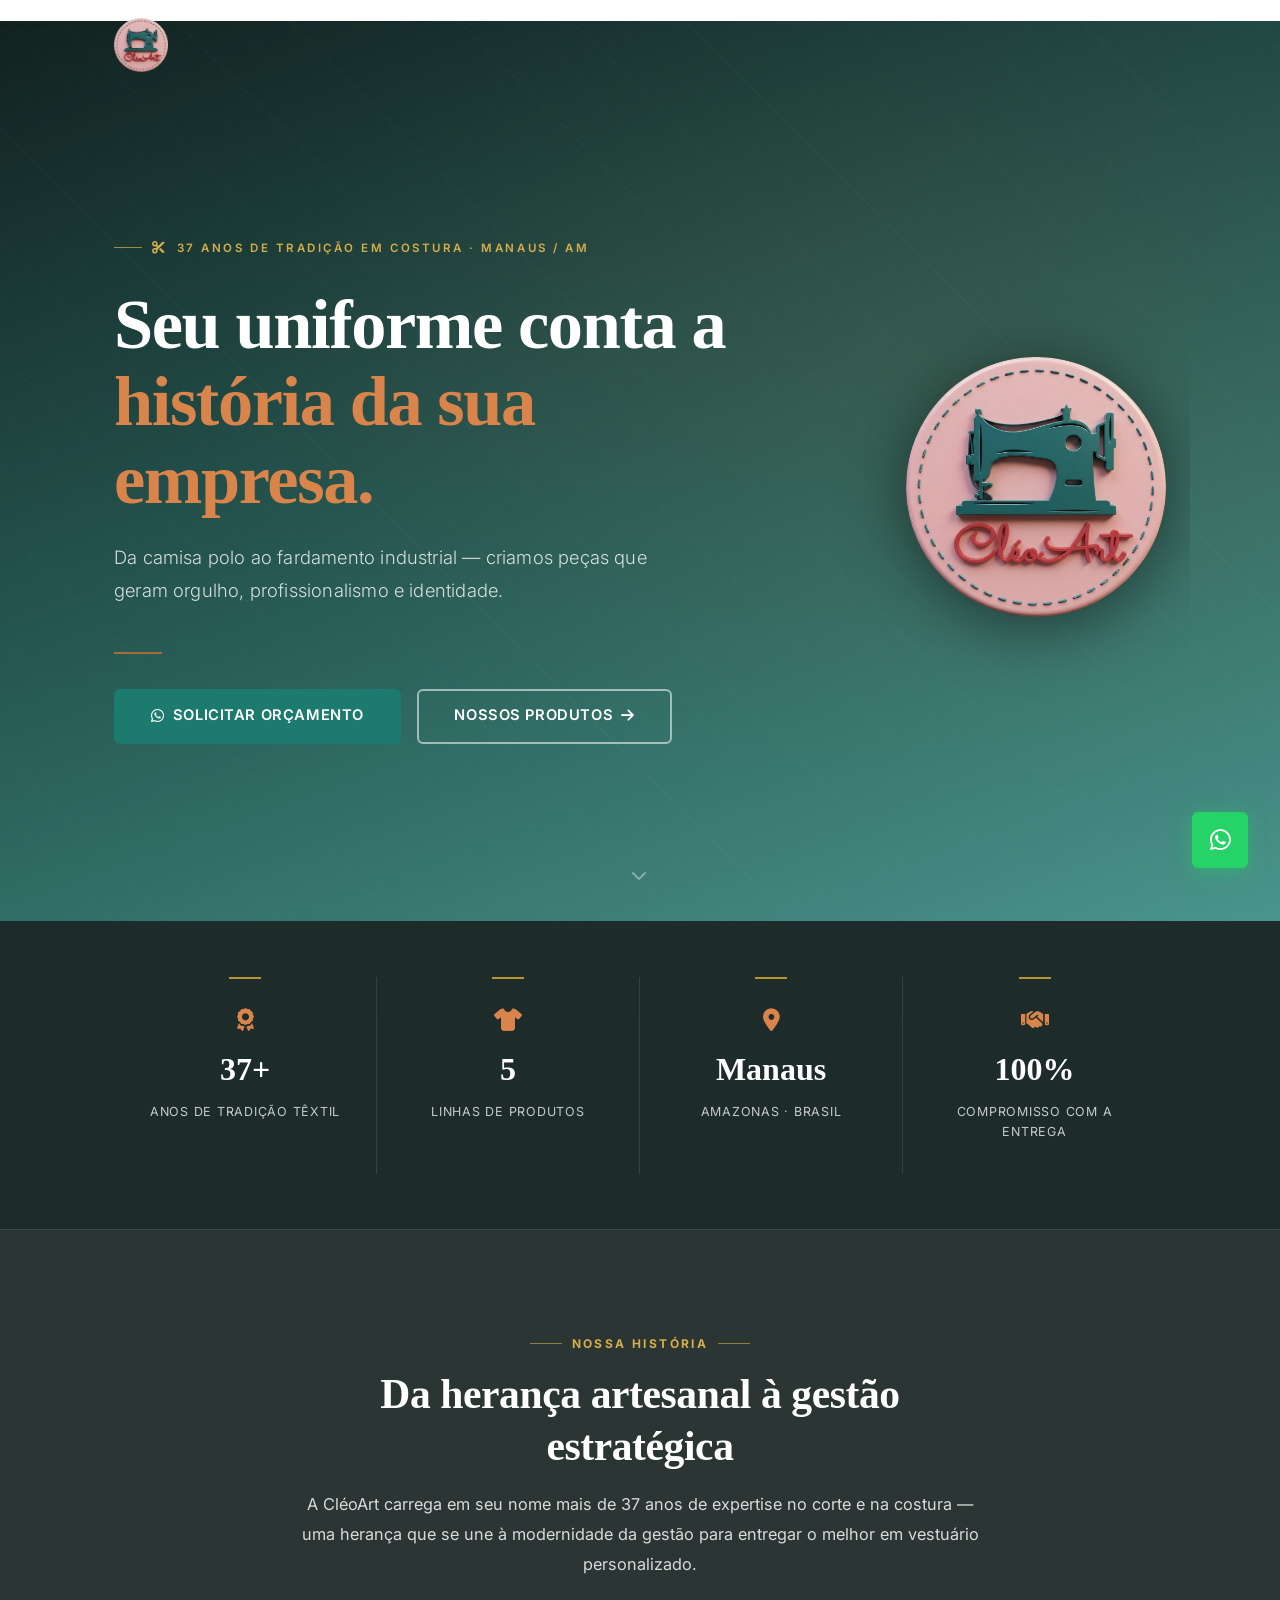
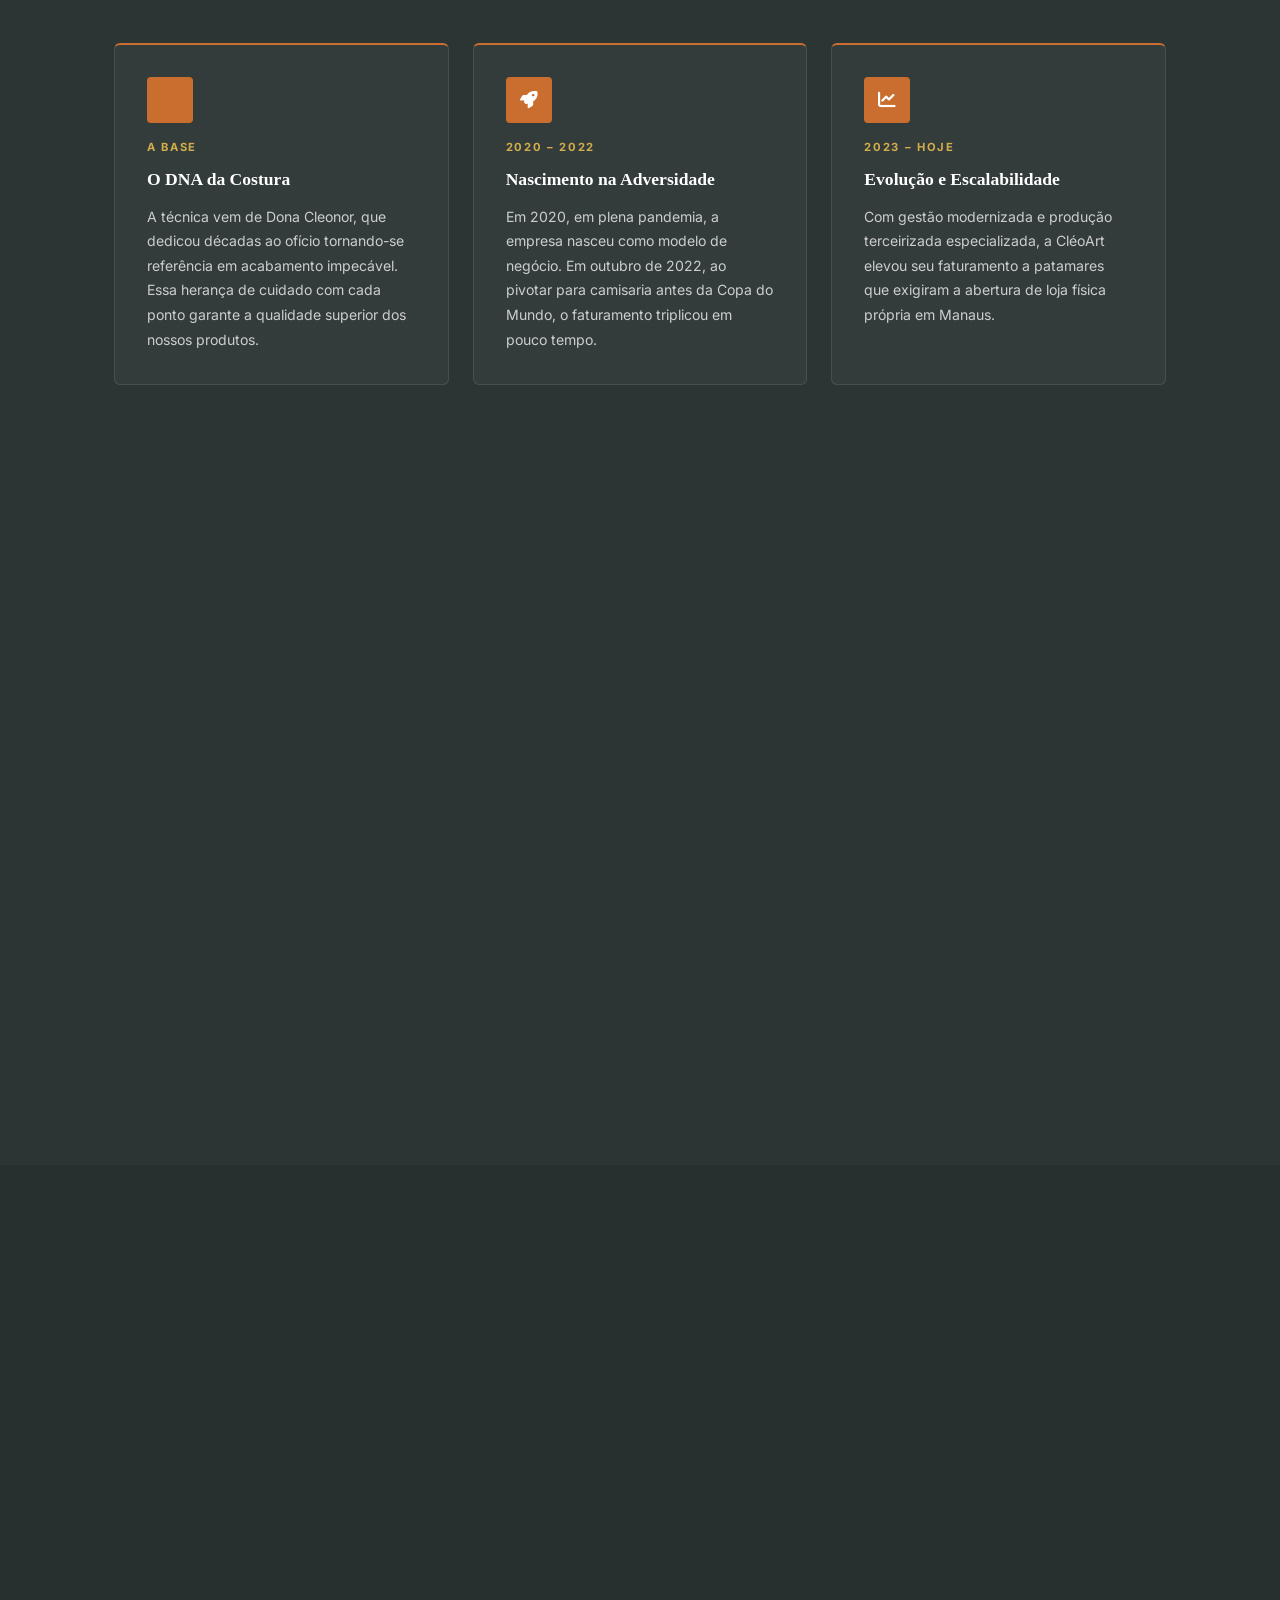
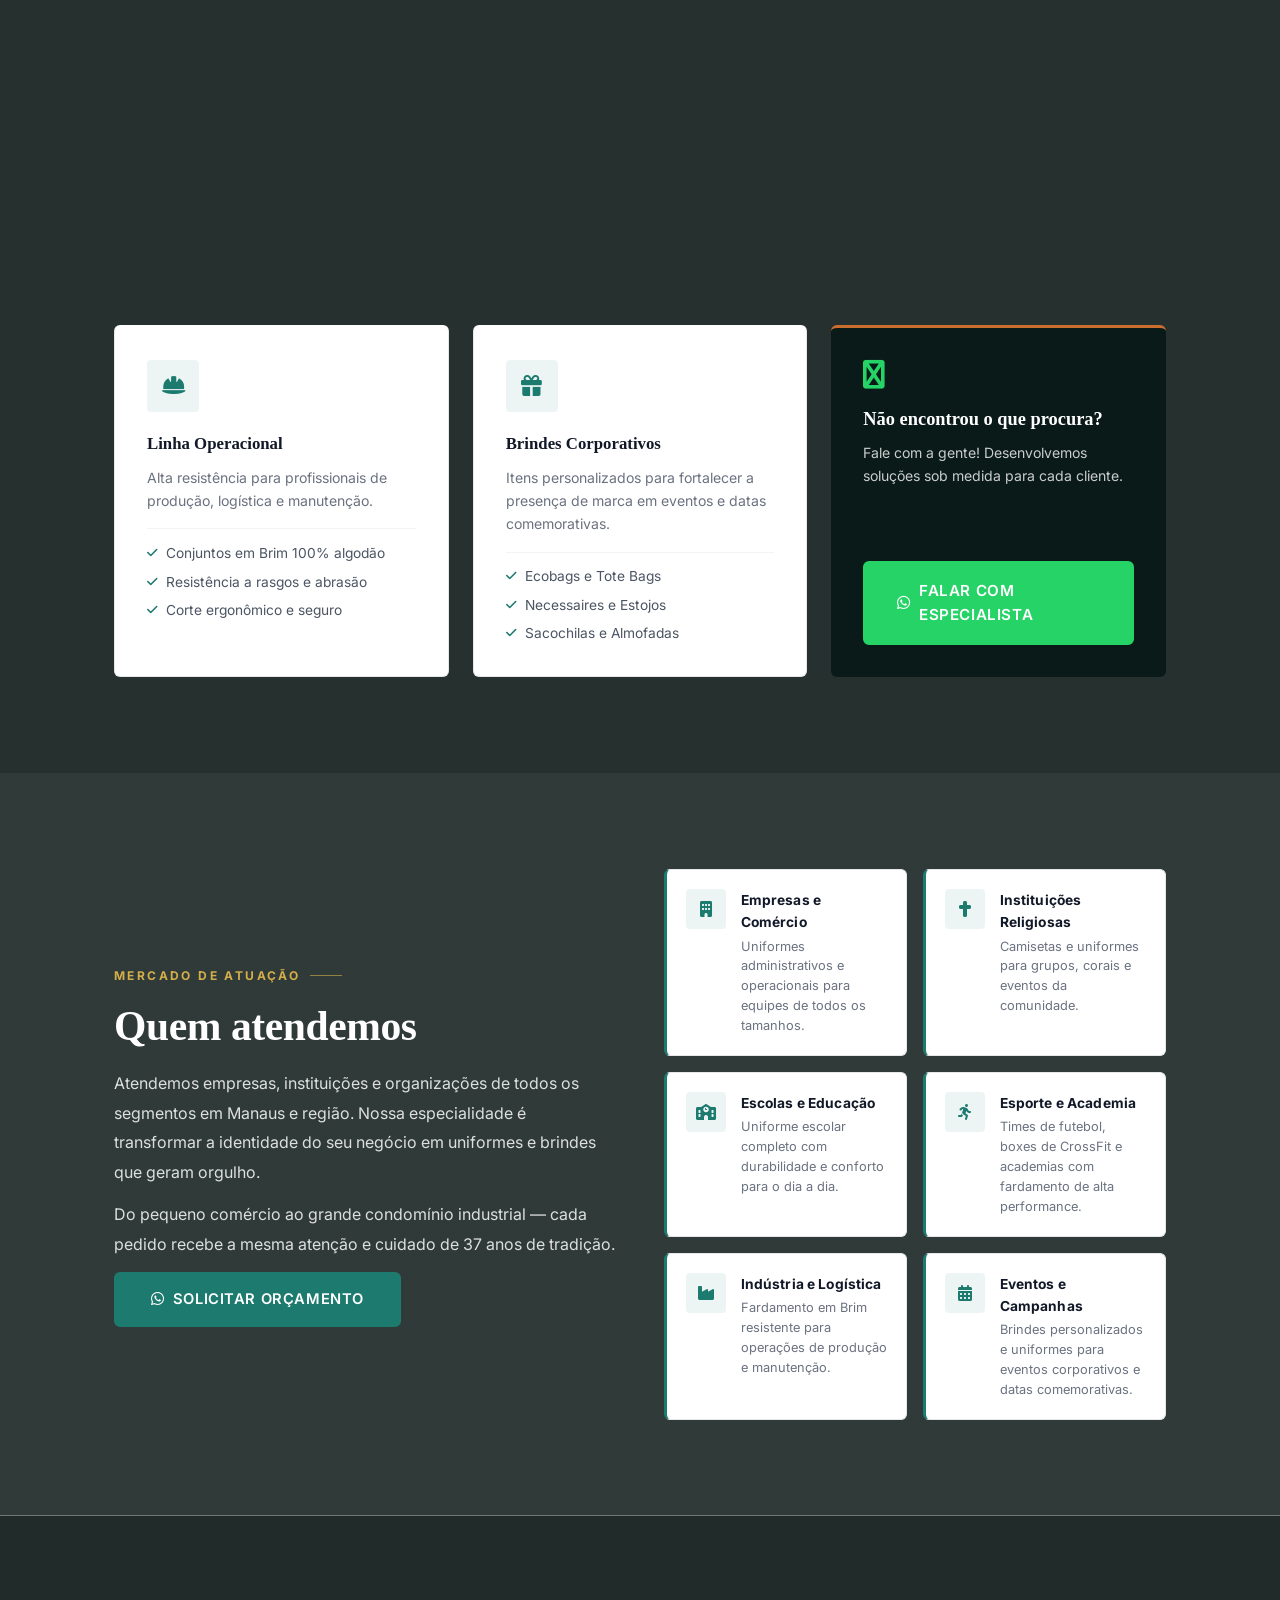
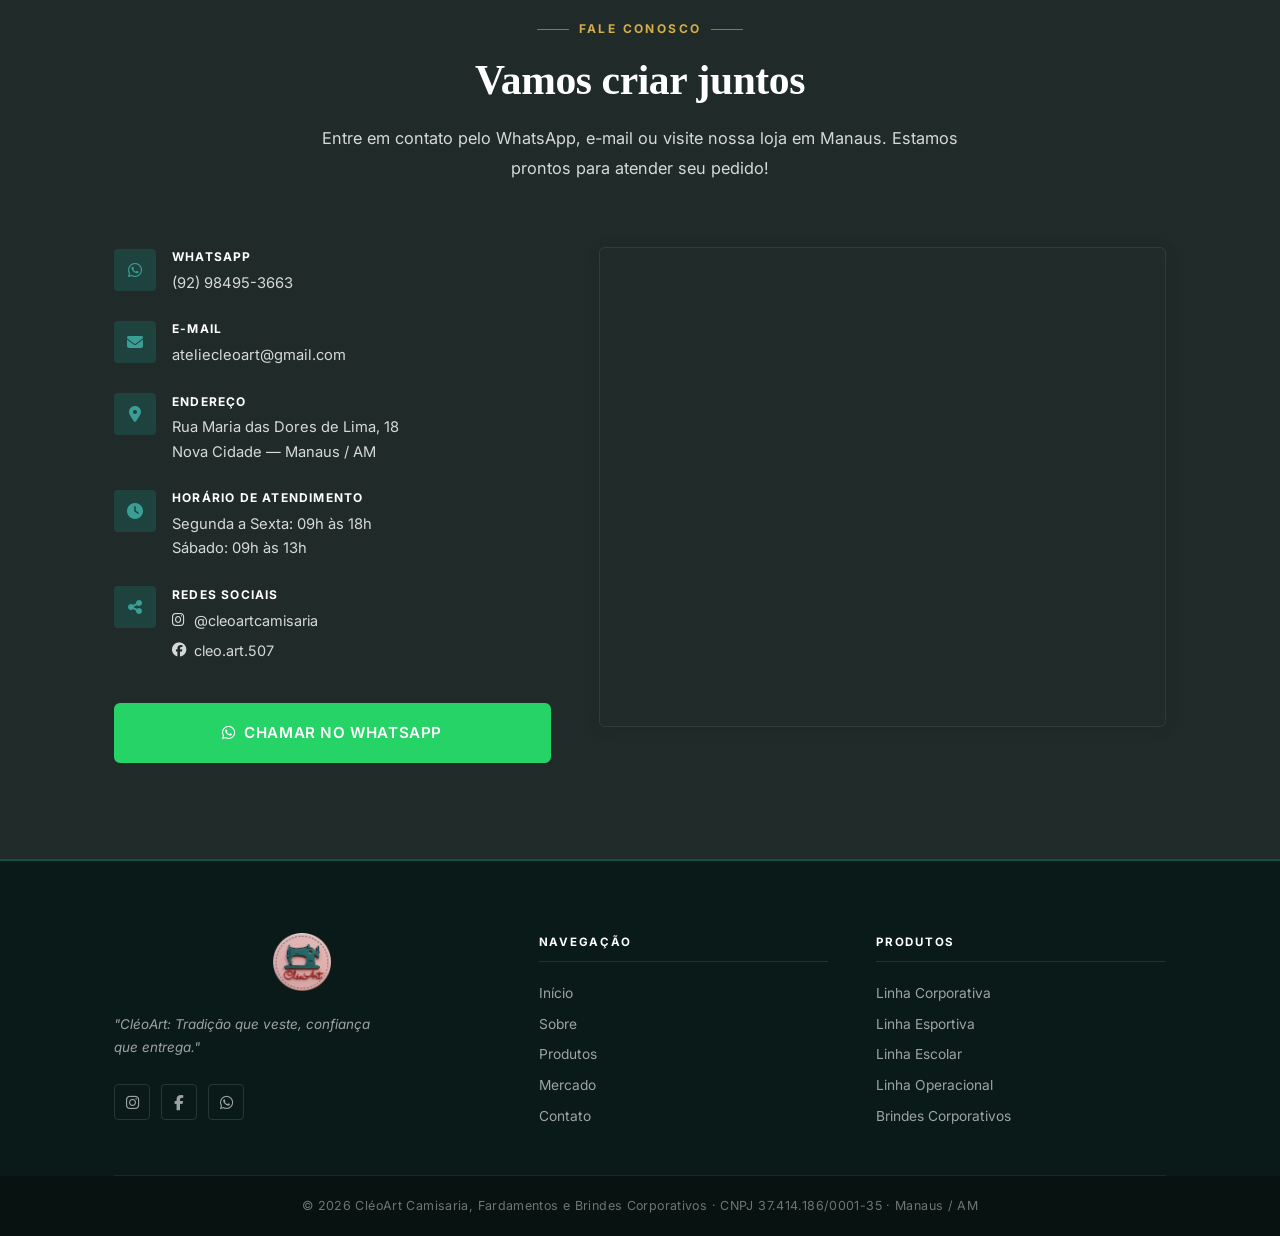
==== commit 1469d045: "feat: hero duas colunas (texto + logo) e imagem de costura" ====
--- a/index.html
+++ b/index.html
@@ -47,24 +47,34 @@
   <section class="hero" id="inicio">
     <div class="hero__overlay"></div>
     <div class="hero__grid-pattern"></div>
-    <div class="container hero__content">
-      <p class="hero__tag"><i class="fas fa-scissors"></i> 37 anos de tradição em costura · Manaus / AM</p>
-      <h1 class="hero__title">
-        Seu uniforme conta a<br />
-        <span class="hero__title--accent">história da sua empresa.</span>
-      </h1>
-      <p class="hero__subtitle">
-        Da camisa polo ao fardamento industrial — criamos peças que geram orgulho, profissionalismo e identidade.
-      </p>
-      <div class="hero__divider"></div>
-      <div class="hero__actions">
-        <a href="https://wa.me/5592984953663?text=Ol%C3%A1%2C+gostaria+de+um+or%C3%A7amento!" target="_blank" rel="noopener" class="btn btn--primary">
-          <i class="fab fa-whatsapp"></i> Solicitar Orçamento
-        </a>
-        <a href="#produtos" class="btn btn--outline">
-          Nossos Produtos <i class="fas fa-arrow-right"></i>
-        </a>
-      </div>
+    <div class="container hero__inner">
+
+      <!-- Coluna esquerda: texto -->
+      <div class="hero__content">
+        <p class="hero__tag"><i class="fas fa-scissors"></i> 37 anos de tradição em costura · Manaus / AM</p>
+        <h1 class="hero__title">
+          Seu uniforme conta a<br />
+          <span class="hero__title--accent">história da sua empresa.</span>
+        </h1>
+        <p class="hero__subtitle">
+          Da camisa polo ao fardamento industrial — criamos peças que geram orgulho, profissionalismo e identidade.
+        </p>
+        <div class="hero__divider"></div>
+        <div class="hero__actions">
+          <a href="https://wa.me/5592984953663?text=Ol%C3%A1%2C+gostaria+de+um+or%C3%A7amento!" target="_blank" rel="noopener" class="btn btn--primary">
+            <i class="fab fa-whatsapp"></i> Solicitar Orçamento
+          </a>
+          <a href="#produtos" class="btn btn--outline">
+            Nossos Produtos <i class="fas fa-arrow-right"></i>
+          </a>
+        </div>
+      </div>
+
+      <!-- Coluna direita: logo -->
+      <div class="hero__logo-wrap">
+        <img src="assets/images/logo.png" alt="CléoArt Camisaria" class="hero__logo" />
+      </div>
+
     </div>
     <a href="#highlights" class="hero__scroll-down" aria-label="Rolar para baixo">
       <i class="fas fa-chevron-down"></i>
--- a/assets/css/style.css
+++ b/assets/css/style.css
@@ -294,11 +294,41 @@
   pointer-events: none;
 }
 
-.hero__content {
+/* Layout duas colunas do hero */
+.hero__inner {
   position: relative;
   z-index: 2;
   padding: 8rem 1.5rem 6rem;
-  max-width: 820px;
+  display: grid;
+  grid-template-columns: 1fr auto;
+  align-items: center;
+  gap: 4rem;
+  width: 100%;
+}
+
+.hero__content {
+  max-width: 640px;
+}
+
+/* Logo à direita do hero */
+.hero__logo-wrap {
+  display: flex;
+  align-items: center;
+  justify-content: center;
+  flex-shrink: 0;
+}
+
+.hero__logo {
+  width: 260px;
+  height: 260px;
+  object-fit: contain;
+  filter: drop-shadow(0 8px 32px rgba(0,0,0,0.5));
+  animation: float-logo 4s ease-in-out infinite;
+}
+
+@keyframes float-logo {
+  0%, 100% { transform: translateY(0); }
+  50%       { transform: translateY(-10px); }
 }
 
 .hero__tag {
@@ -1105,6 +1135,8 @@
   .container    { max-width: 960px; }
   .section      { padding: 5rem 0; }
   .nav-link     { font-size: .78rem; }
+  .hero__inner  { gap: 2.5rem; }
+  .hero__logo   { width: 220px; height: 220px; }
   .hero__title  { font-size: clamp(2rem, 4vw, 3.4rem); }
 
   .highlights__grid { grid-template-columns: repeat(2, 1fr); }
@@ -1179,7 +1211,9 @@
   .section__header { margin-bottom: 2.5rem; }
 
   .navbar__logo-img { height: 44px; }
-  .hero__content    { padding: 7rem 1.25rem 5rem; }
+  .hero__inner      { padding: 7rem 1.25rem 5rem; grid-template-columns: 1fr; gap: 2.5rem; }
+  .hero__logo       { width: 200px; height: 200px; }
+  .hero__logo-wrap  { order: -1; }
   .hero__title      { font-size: clamp(1.9rem, 5vw, 2.6rem); }
   .hero__actions    { flex-direction: column; align-items: flex-start; gap: .8rem; }
   .hero__actions .btn { width: 100%; max-width: 340px; justify-content: center; }
@@ -1218,7 +1252,8 @@
   .navbar__logo-img { height: 40px; }
   .navbar__menu     { width: min(260px, 88vw); padding: 5rem 1.5rem 2rem; }
 
-  .hero__content   { padding: 5.5rem 1rem 4rem; }
+  .hero__inner     { padding: 5.5rem 1rem 4rem; gap: 2rem; }
+  .hero__logo      { width: 160px; height: 160px; }
   .hero__title     { font-size: 1.7rem; }
   .hero__subtitle  { font-size: .9rem; }
   .hero__tag       { font-size: .68rem; }
@@ -1238,7 +1273,8 @@
 @media (max-width: 380px) {
   .container       { padding: 0 .85rem; }
   .navbar__logo-img { height: 34px; }
-  .hero__content   { padding: 5rem .85rem 3.5rem; }
+  .hero__inner     { padding: 5rem .85rem 3.5rem; }
+  .hero__logo      { width: 130px; height: 130px; }
   .hero__title     { font-size: 1.52rem; }
   .section         { padding: 2.5rem 0; }
   .section__title  { font-size: 1.38rem; }
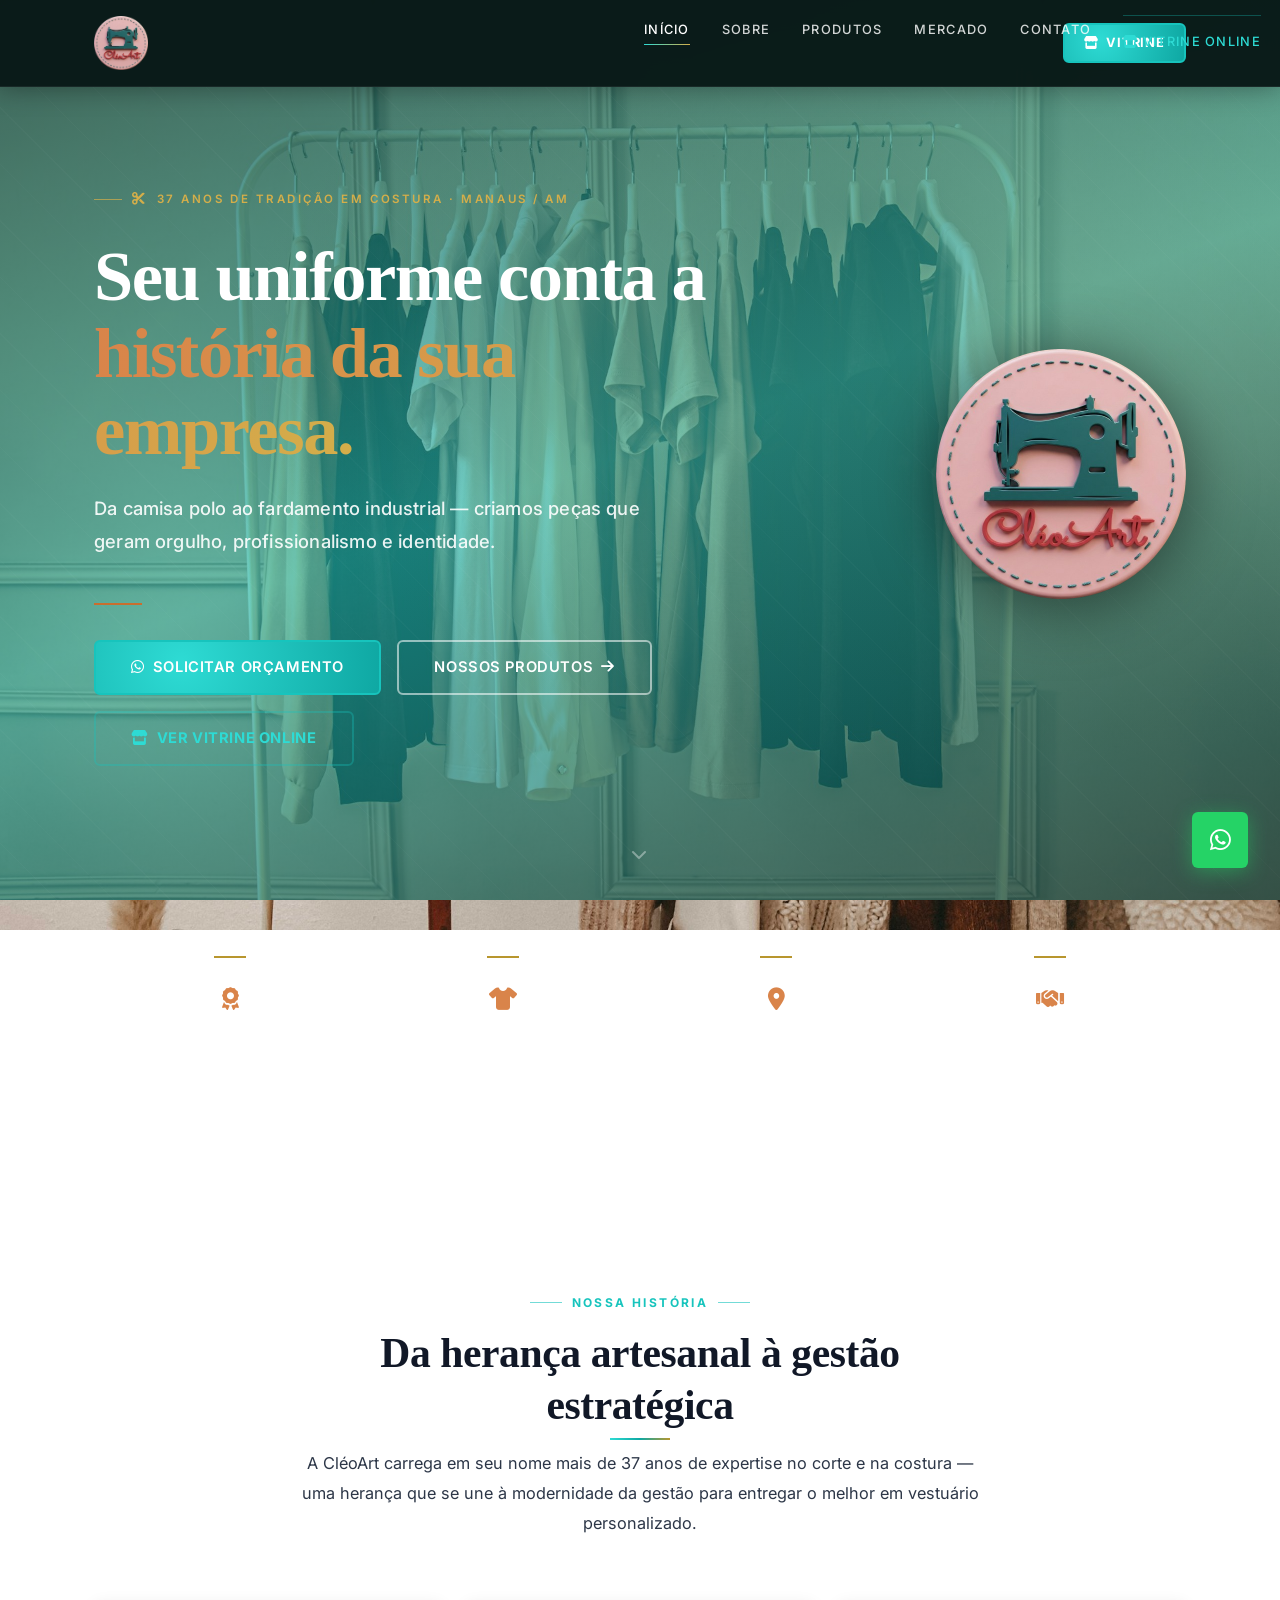
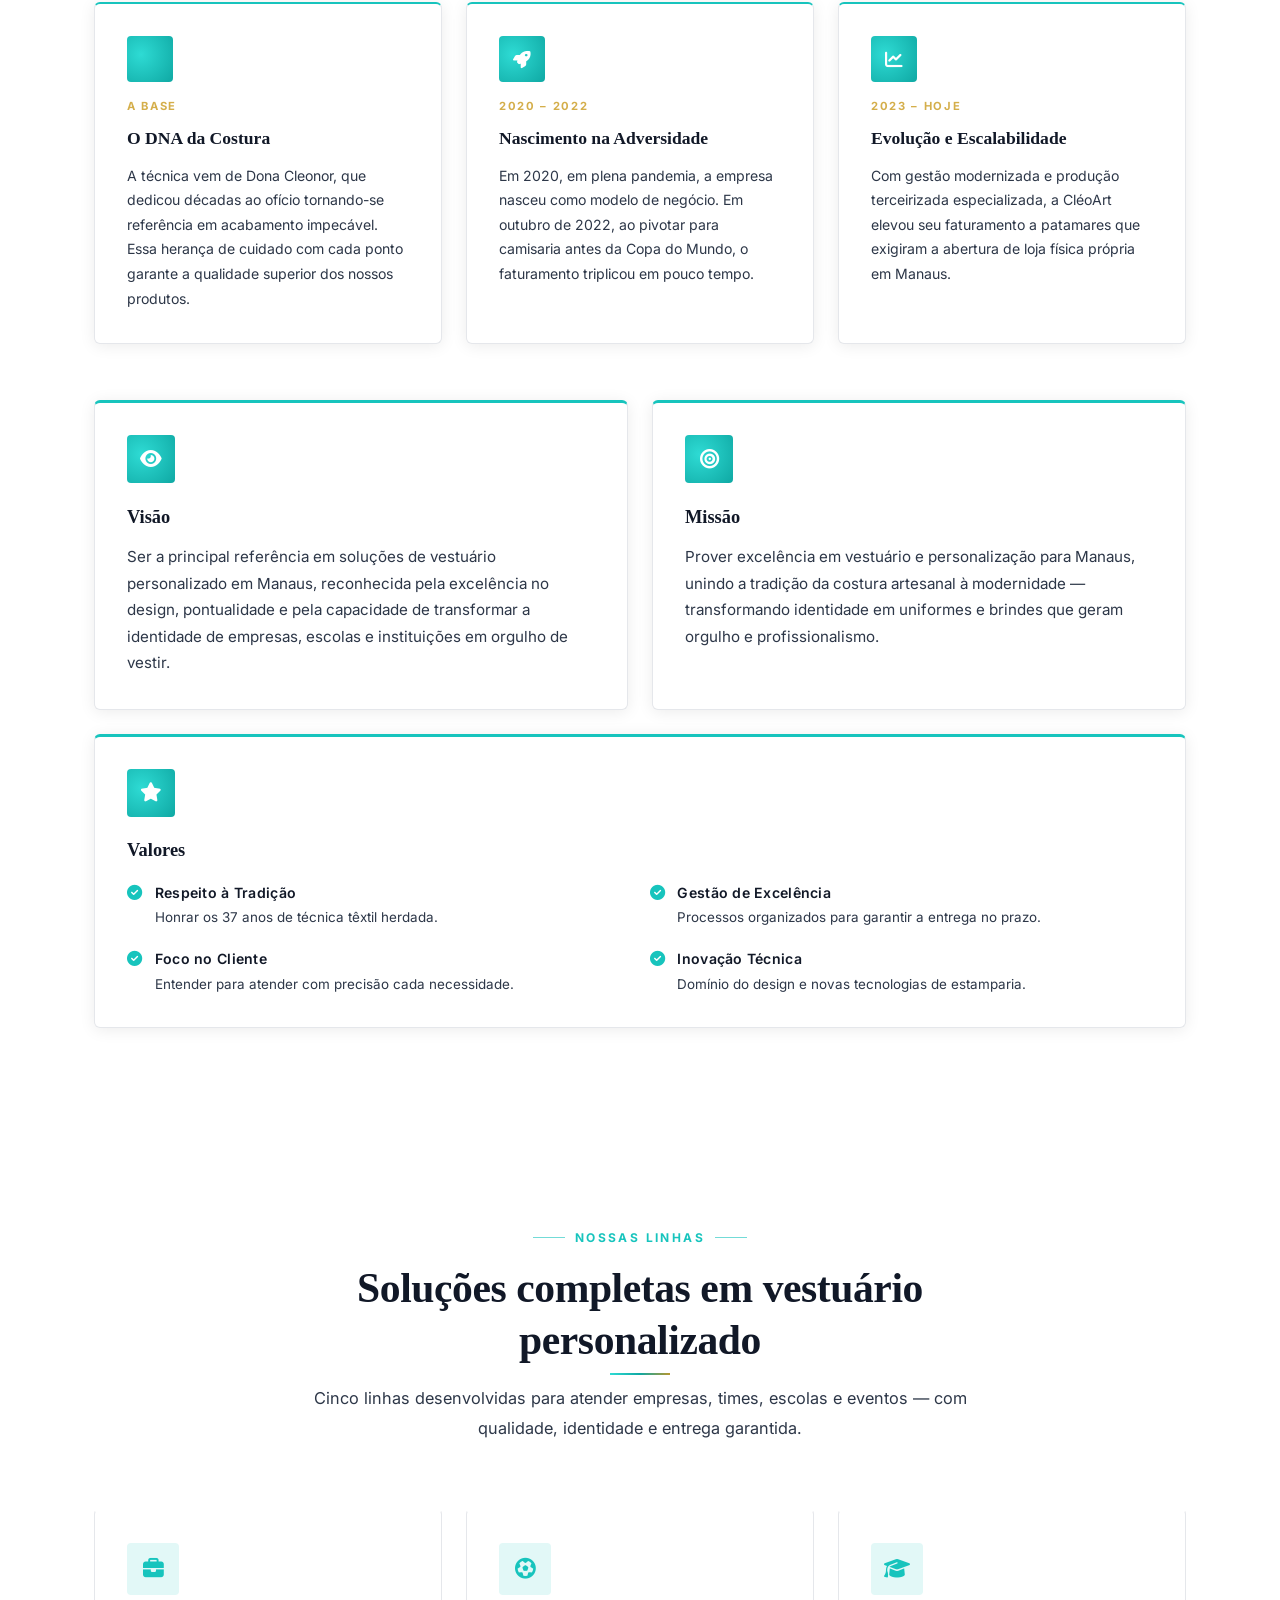
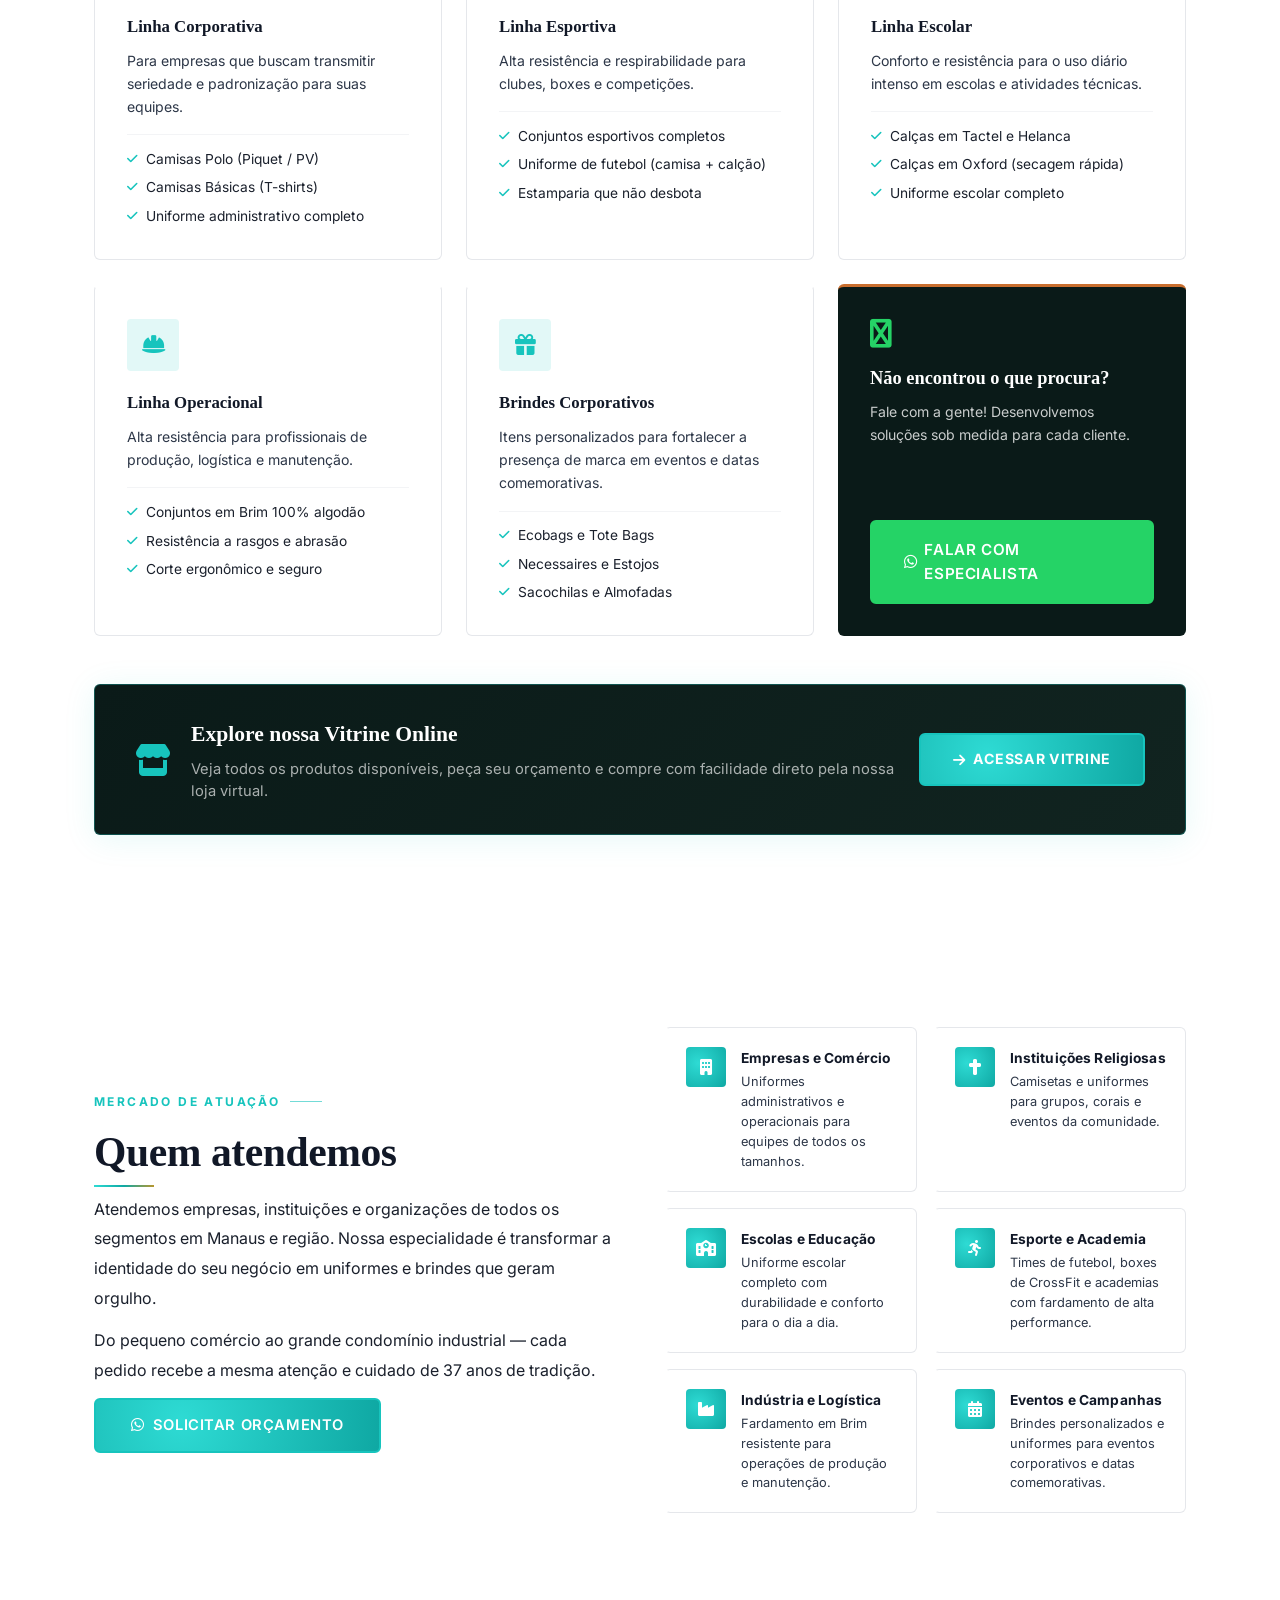
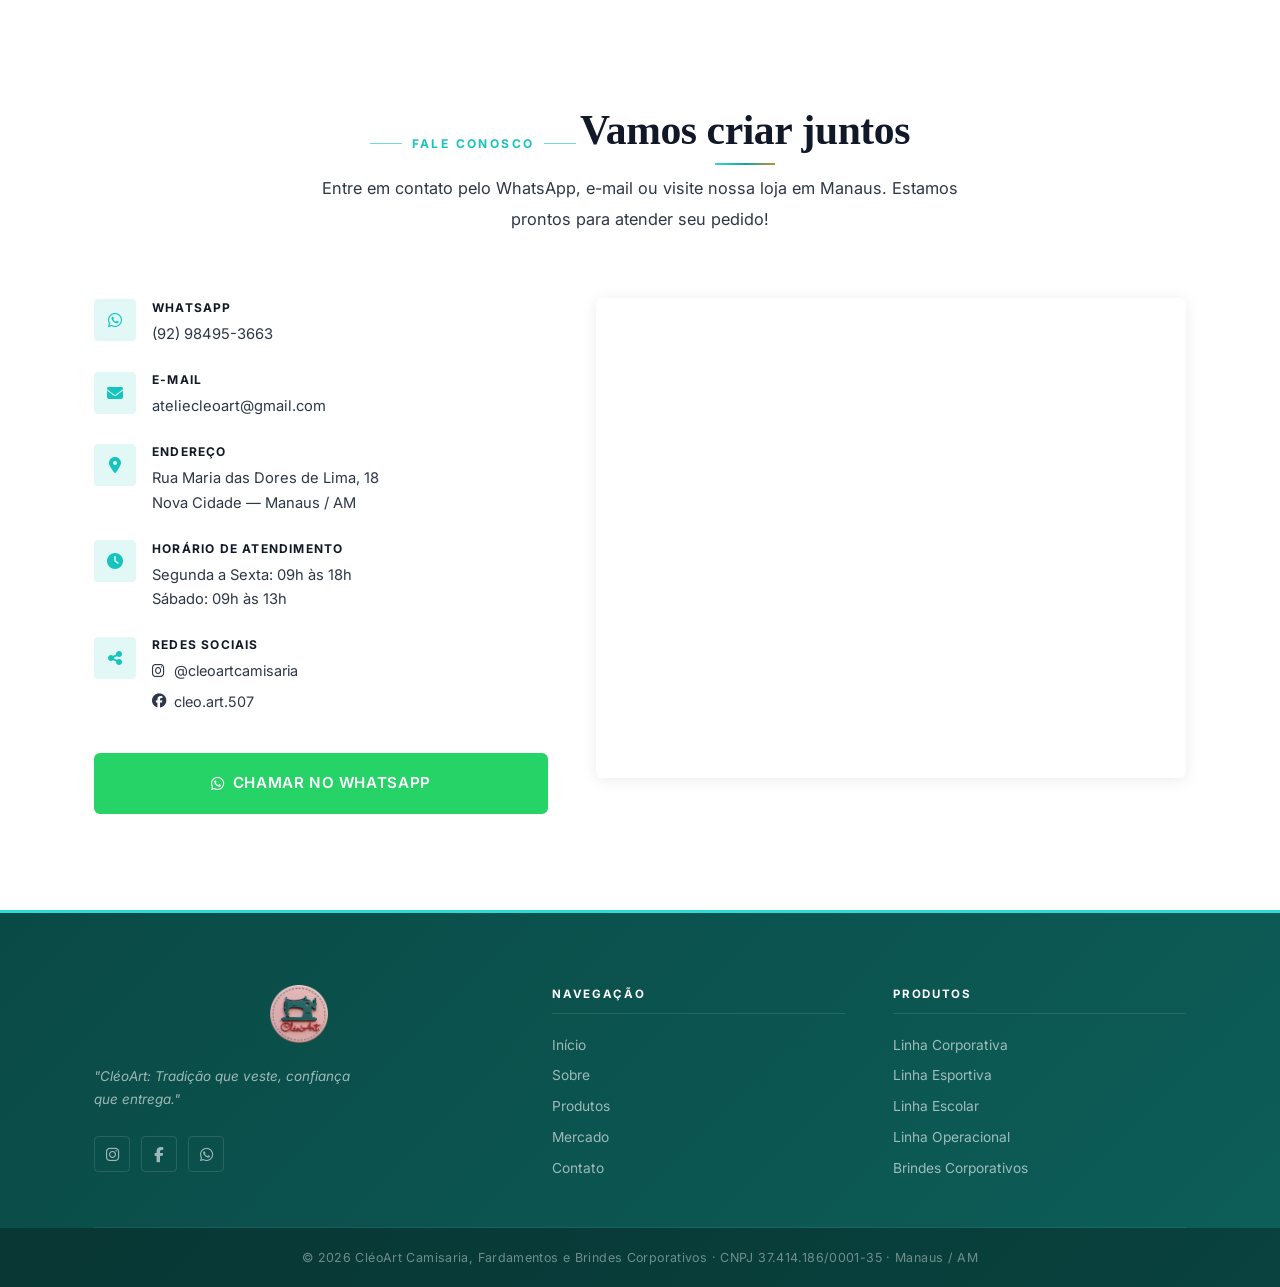
==== commit b007c572: "feat: adicionar vitrine online (pagina, botoes header/hero, banner produtos)" ====
--- a/index.html
+++ b/index.html
@@ -28,6 +28,9 @@
       <a href="#inicio" class="navbar__logo">
         <img src="assets/images/logo.png" alt="CléoArt Camisaria" class="navbar__logo-img" />
       </a>
+      <a href="vitrine.html" class="btn btn--vitrine-header">
+        <i class="fas fa-store"></i> Vitrine
+      </a>
       <button class="navbar__toggle" id="navToggle" aria-label="Abrir menu">
         <i class="fas fa-bars"></i>
       </button>
@@ -41,6 +44,7 @@
     <a href="#produtos" class="nav-link">Produtos</a>
     <a href="#mercado"  class="nav-link">Mercado</a>
     <a href="#contato"  class="nav-link">Contato</a>
+    <a href="vitrine.html" class="nav-link nav-link--vitrine"><i class="fas fa-store"></i> Vitrine Online</a>
   </nav>
 
   <!-- ========== HERO ========== -->
@@ -67,6 +71,9 @@
           <a href="#produtos" class="btn btn--outline">
             Nossos Produtos <i class="fas fa-arrow-right"></i>
           </a>
+          <a href="vitrine.html" class="btn btn--vitrine-hero">
+            <i class="fas fa-store"></i> Ver Vitrine Online
+          </a>
         </div>
       </div>
 
@@ -274,6 +281,21 @@
         </div>
 
       </div>
+
+      <!-- Banner Vitrine -->
+      <div class="vitrine-banner">
+        <div class="vitrine-banner__text">
+          <i class="fas fa-store vitrine-banner__icon"></i>
+          <div>
+            <h3>Explore nossa Vitrine Online</h3>
+            <p>Veja todos os produtos disponíveis, peça seu orçamento e compre com facilidade direto pela nossa loja virtual.</p>
+          </div>
+        </div>
+        <a href="vitrine.html" class="btn btn--vitrine-banner">
+          <i class="fas fa-arrow-right"></i> Acessar Vitrine
+        </a>
+      </div>
+
     </div>
   </section>
 
--- a/assets/css/style.css
+++ b/assets/css/style.css
@@ -11,12 +11,13 @@
 *, *::before, *::after { box-sizing: border-box; margin: 0; padding: 0; }
 
 :root {
-  --teal:            #1D7A6F;
-  --teal-dark:       #124F48;
-  --teal-mid:        #196860;
-  --teal-light:      #3A9E94;
-  --teal-glow:       rgba(29, 122, 111, 0.2);
-  --teal-border:     rgba(29, 122, 111, 0.28);
+  --teal:            #17C4BD;
+  --teal-dark:       #0FA8A3;
+  --teal-mid:        #13B8B1;
+  --teal-light:      #2EDBD4;
+  --teal-glow:       rgba(23, 196, 189, 0.22);
+  --teal-border:     rgba(23, 196, 189, 0.32);
+  --teal-gradient:   radial-gradient(circle at 30% 40%, #2EDBD4, #0FA8A3);
 
   --orange:          #C96E2E;
   --orange-light:    #D9844A;
@@ -35,8 +36,8 @@
   --gray-100:        #F3F4F6;
   --gray-200:        #E5E7EB;
   --gray-300:        #D1D5DB;
-  --gray-500:        #6B7280;
-  --gray-600:        #4B5563;
+  --gray-500:        #2D3748;
+  --gray-600:        #1A202C;
   --gray-700:        #374151;
   --gray-900:        #111827;
 
@@ -98,14 +99,14 @@
 }
 
 .btn--primary {
-  background: var(--teal);
+  background: var(--teal-gradient);
   color: var(--white);
   border-color: var(--teal);
 }
 .btn--primary:hover {
-  background: var(--teal-dark);
+  background: radial-gradient(circle at 60% 60%, #2EDBD4, #0D9A95);
   border-color: var(--teal-dark);
-  box-shadow: var(--shadow-teal);
+  box-shadow: 0 4px 20px rgba(23, 196, 189, 0.4);
 }
 
 .btn--outline {
@@ -134,6 +135,140 @@
   box-shadow: 0 4px 20px rgba(37, 211, 102, 0.35);
 }
 
+/* ── BOTÕES VITRINE ── */
+.btn--vitrine-header {
+  display: inline-flex;
+  align-items: center;
+  gap: .45rem;
+  padding: .5rem 1.2rem;
+  background: var(--teal-gradient);
+  color: var(--white);
+  font-size: .8rem;
+  font-weight: 700;
+  letter-spacing: .06em;
+  text-transform: uppercase;
+  border-radius: var(--radius);
+  border: 2px solid var(--teal);
+  transition: all var(--transition);
+  white-space: nowrap;
+}
+.btn--vitrine-header:hover {
+  background: radial-gradient(circle at 60% 60%, #2EDBD4, #0D9A95);
+  box-shadow: var(--shadow-teal);
+  transform: translateY(-1px);
+}
+
+.btn--vitrine-hero {
+  display: inline-flex;
+  align-items: center;
+  gap: .5rem;
+  padding: .85rem 2.2rem;
+  background: transparent;
+  color: var(--teal-light);
+  font-size: .92rem;
+  font-weight: 700;
+  letter-spacing: .04em;
+  text-transform: uppercase;
+  border-radius: var(--radius);
+  border: 2px solid var(--teal-border);
+  transition: all var(--transition);
+}
+.btn--vitrine-hero:hover {
+  background: var(--teal-glow);
+  border-color: var(--teal);
+  color: var(--white);
+  transform: translateY(-2px);
+}
+
+.btn--vitrine-banner {
+  display: inline-flex;
+  align-items: center;
+  gap: .5rem;
+  padding: .85rem 2rem;
+  background: var(--teal-gradient);
+  color: var(--white);
+  font-size: .88rem;
+  font-weight: 700;
+  letter-spacing: .05em;
+  text-transform: uppercase;
+  border-radius: var(--radius);
+  border: 2px solid var(--teal);
+  white-space: nowrap;
+  transition: all var(--transition);
+  flex-shrink: 0;
+}
+.btn--vitrine-banner:hover {
+  background: radial-gradient(circle at 60% 60%, #2EDBD4, #0D9A95);
+  box-shadow: var(--shadow-teal);
+  transform: translateY(-2px);
+}
+
+/* ── LINK VITRINE NO MENU MOBILE ── */
+.nav-link--vitrine {
+  color: var(--teal-light) !important;
+  font-weight: 700;
+  border-top: 1px solid var(--teal-border);
+  margin-top: .5rem;
+  padding-top: 1rem !important;
+}
+
+/* ── BANNER VITRINE (seção produtos) ── */
+.vitrine-banner {
+  margin-top: 3rem;
+  display: flex;
+  align-items: center;
+  justify-content: space-between;
+  gap: 24px;
+  padding: 32px 40px;
+  background: linear-gradient(135deg, var(--dark) 0%, var(--dark-mid) 100%);
+  border: 1px solid var(--teal-border);
+  border-radius: var(--radius);
+  box-shadow: 0 4px 32px rgba(23,196,189,.1);
+}
+
+.vitrine-banner__text {
+  display: flex;
+  align-items: center;
+  gap: 20px;
+}
+
+.vitrine-banner__icon {
+  font-size: 2rem;
+  color: var(--teal);
+  flex-shrink: 0;
+}
+
+.vitrine-banner__text h3 {
+  font-family: var(--font-display);
+  font-size: 1.35rem;
+  color: var(--white);
+  margin-bottom: 6px;
+}
+
+.vitrine-banner__text p {
+  color: rgba(255,255,255,.65);
+  font-size: .92rem;
+  line-height: 1.5;
+  margin: 0;
+}
+
+@media (max-width: 768px) {
+  .vitrine-banner {
+    flex-direction: column;
+    text-align: center;
+    padding: 28px 24px;
+  }
+  .vitrine-banner__text {
+    flex-direction: column;
+    text-align: center;
+    gap: 12px;
+  }
+  .btn--vitrine-banner {
+    width: 100%;
+    justify-content: center;
+  }
+}
+
 /* ---------- SECTION COMMON ---------- */
 .section { padding: 6rem 0; }
 
@@ -190,17 +325,17 @@
   top: 0;
   width: 100%;
   z-index: 1000;
-  padding: 1.1rem 0;
+  padding: 1rem 0;
   transition: all var(--transition);
-  background: transparent;
-}
-
-.navbar.scrolled {
-  background: rgba(10, 26, 24, 0.97);
+  background: rgba(10, 26, 24, 0.98);
   backdrop-filter: blur(12px);
-  padding: .7rem 0;
   box-shadow: 0 1px 24px rgba(0,0,0,0.35);
   border-bottom: 1px solid rgba(255,255,255,0.06);
+}
+
+.navbar.scrolled {
+  padding: .7rem 0;
+  box-shadow: 0 2px 30px rgba(0,0,0,0.45);
 }
 
 .navbar__inner {
@@ -217,10 +352,17 @@
 }
 .navbar__logo-img:hover { opacity: .82; }
 
+/* Desktop: menu fixo alinhado ao topo, mesmo nível do navbar */
 .navbar__menu {
+  position: fixed;
+  top: 0;
+  right: 1.5rem;
+  height: 60px;
   display: flex;
   align-items: center;
   gap: 2.8rem;
+  z-index: 1001;
+  background: transparent;
 }
 
 .nav-link {
@@ -269,7 +411,7 @@
   align-items: center;
   overflow: hidden;
   background:
-    linear-gradient(160deg, rgba(10,26,24,0.97) 0%, rgba(18,79,72,0.90) 55%, rgba(29,122,111,0.80) 100%),
+    linear-gradient(160deg, rgba(10,70,67,0.78) 0%, rgba(23,196,189,0.60) 50%, rgba(10,70,67,0.72) 100%),
     url('../images/hero-bg.jpg') center / cover no-repeat;
 }
 
@@ -298,7 +440,7 @@
 .hero__inner {
   position: relative;
   z-index: 2;
-  padding: 8rem 1.5rem 6rem;
+  padding: 9rem 1.5rem 6rem;
   display: grid;
   grid-template-columns: 1fr auto;
   align-items: center;
@@ -371,11 +513,11 @@
 
 .hero__subtitle {
   font-size: clamp(1rem, 2vw, 1.15rem);
-  color: rgba(255,255,255,0.80);
+  color: rgba(255,255,255,0.90);
   margin-bottom: 2.8rem;
   max-width: 560px;
   line-height: 1.8;
-  font-weight: 300;
+  font-weight: 500;
   letter-spacing: .01em;
 }
 
@@ -415,12 +557,10 @@
    HIGHLIGHTS
    ============================================================ */
 .highlights {
-  background-image:
-    linear-gradient(rgba(10,26,24,0.92), rgba(10,26,24,0.92)),
-    url('../images/highlights-bg.jpg');
-  background-size: cover;
-  background-position: center;
-  background-attachment: scroll, fixed;
+  background:
+    linear-gradient(rgba(23,196,189,0.82), rgba(15,168,163,0.82)),
+    url('../images/highlights-bg.jpg') center / cover no-repeat;
+  background-attachment: fixed, fixed;
   padding: 3.5rem 0;
 }
 
@@ -480,19 +620,17 @@
    SOBRE
    ============================================================ */
 .sobre {
-  background-image:
-    linear-gradient(rgba(8, 20, 18, 0.86), rgba(8, 20, 18, 0.86)),
-    url('../images/sobre-bg.jpg');
-  background-size: cover;
-  background-position: center;
-  background-attachment: scroll, fixed;
-}
-
-.sobre .section__title { color: var(--white); }
-.sobre .section__desc  { color: rgba(255,255,255,0.82); }
-.sobre .section__tag   { color: var(--gold-light); }
+  background:
+    linear-gradient(rgba(240,253,252,0.84), rgba(240,253,252,0.84)),
+    url('../images/sobre-bg.jpg') center / cover no-repeat;
+  background-attachment: fixed, fixed;
+}
+
+.sobre .section__title { color: var(--gray-900); }
+.sobre .section__desc  { color: var(--gray-500); }
+.sobre .section__tag   { color: var(--teal); }
 .sobre .section__tag::before,
-.sobre .section__tag::after { background: var(--gold-light); }
+.sobre .section__tag::after { background: var(--teal); }
 
 /* Timeline da história */
 .historia__grid {
@@ -503,17 +641,17 @@
 }
 
 .historia-card {
-  background: rgba(255,255,255,0.04);
-  border: 1px solid rgba(255,255,255,0.1);
-  border-top: 2px solid var(--orange);
+  background: #ffffff;
+  border: 1px solid var(--gray-200);
+  border-top: 2px solid var(--teal);
   border-radius: var(--radius);
   padding: 2rem;
+  box-shadow: var(--shadow);
   transition: all var(--transition);
 }
 
 .historia-card:hover {
-  background: rgba(29,122,111,0.12);
-  border-color: rgba(29,122,111,0.4);
+  box-shadow: var(--shadow-teal);
   border-top-color: var(--orange);
 }
 
@@ -521,7 +659,7 @@
   width: 46px;
   height: 46px;
   border-radius: var(--radius-sm);
-  background: var(--orange);
+  background: var(--teal-gradient);
   display: flex;
   align-items: center;
   justify-content: center;
@@ -544,13 +682,13 @@
   font-family: var(--font-display);
   font-size: 1.1rem;
   font-weight: 700;
-  color: var(--white);
+  color: var(--gray-900);
   margin-bottom: .7rem;
 }
 
 .historia-card__text {
   font-size: .88rem;
-  color: rgba(255,255,255,0.75);
+  color: var(--gray-500);
   line-height: 1.75;
 }
 
@@ -581,12 +719,12 @@
   width: 48px;
   height: 48px;
   border-radius: var(--radius-sm);
-  background: rgba(29, 122, 111, 0.08);
+  background: var(--teal-gradient);
   display: flex;
   align-items: center;
   justify-content: center;
   font-size: 1.2rem;
-  color: var(--teal);
+  color: var(--white);
   margin-bottom: 1.2rem;
 }
 
@@ -643,19 +781,17 @@
    PRODUTOS
    ============================================================ */
 .produtos {
-  background-image:
-    linear-gradient(rgba(8, 20, 18, 0.88), rgba(8, 20, 18, 0.88)),
-    url('../images/produtos-bg.jpg');
-  background-size: cover;
-  background-position: center;
-  background-attachment: scroll, fixed;
-}
-
-.produtos .section__title { color: var(--white); }
-.produtos .section__desc  { color: rgba(255,255,255,0.82); }
-.produtos .section__tag   { color: var(--gold-light); }
+  background:
+    linear-gradient(rgba(255,255,255,0.84), rgba(255,255,255,0.84)),
+    url('../images/produtos-bg.jpg') center / cover no-repeat;
+  background-attachment: fixed, fixed;
+}
+
+.produtos .section__title { color: var(--gray-900); }
+.produtos .section__desc  { color: var(--gray-500); }
+.produtos .section__tag   { color: var(--teal); }
 .produtos .section__tag::before,
-.produtos .section__tag::after { background: var(--gold-light); }
+.produtos .section__tag::after { background: var(--teal); }
 
 .produtos__grid {
   display: grid;
@@ -683,7 +819,7 @@
   width: 52px;
   height: 52px;
   border-radius: var(--radius-sm);
-  background: rgba(29, 122, 111, 0.08);
+  background: rgba(23, 196, 189, 0.12);
   display: flex;
   align-items: center;
   justify-content: center;
@@ -694,7 +830,7 @@
 }
 
 .produto-card:hover .produto-card__icon {
-  background: var(--teal);
+  background: var(--teal-gradient);
   color: var(--white);
 }
 
@@ -779,19 +915,17 @@
    MERCADO
    ============================================================ */
 .mercado {
-  background-image:
-    linear-gradient(rgba(8, 20, 18, 0.84), rgba(8, 20, 18, 0.84)),
-    url('../images/mercado-bg.jpg');
-  background-size: cover;
-  background-position: center;
-  background-attachment: scroll, fixed;
-}
-
-.mercado .section__title  { color: var(--white); }
-.mercado .section__tag    { color: var(--gold-light); }
+  background:
+    linear-gradient(rgba(240,253,252,0.84), rgba(240,253,252,0.84)),
+    url('../images/mercado-bg.jpg') center / cover no-repeat;
+  background-attachment: fixed, fixed;
+}
+
+.mercado .section__title  { color: var(--gray-900); }
+.mercado .section__tag    { color: var(--teal); }
 .mercado .section__tag::before,
-.mercado .section__tag::after { background: var(--gold-light); }
-.mercado .mercado__text p { color: rgba(255,255,255,0.84); }
+.mercado .section__tag::after { background: var(--teal); }
+.mercado .mercado__text p { color: var(--gray-600); }
 
 .mercado__inner {
   display: grid;
@@ -835,12 +969,12 @@
   width: 40px;
   height: 40px;
   border-radius: var(--radius-sm);
-  background: rgba(29, 122, 111, 0.08);
+  background: var(--teal-gradient);
   display: flex;
   align-items: center;
   justify-content: center;
   font-size: 1rem;
-  color: var(--teal);
+  color: var(--white);
   flex-shrink: 0;
 }
 
@@ -864,25 +998,23 @@
    CONTATO
    ============================================================ */
 .contato {
-  background-image:
-    linear-gradient(rgba(8, 20, 18, 0.90), rgba(8, 20, 18, 0.90)),
-    url('../images/contato-bg.jpg');
-  background-size: cover;
-  background-position: center;
-  background-attachment: scroll, fixed;
-}
-
-.contato .section__title { color: var(--white); }
-.contato .section__desc  { color: rgba(255,255,255,0.82); }
-.contato .section__tag   { color: var(--gold-light); }
+  background:
+    linear-gradient(rgba(255,255,255,0.84), rgba(255,255,255,0.84)),
+    url('../images/contato-bg.jpg') center / cover no-repeat;
+  background-attachment: fixed, fixed;
+}
+
+.contato .section__title { color: var(--gray-900); }
+.contato .section__desc  { color: var(--gray-500); }
+.contato .section__tag   { color: var(--teal); }
 .contato .section__tag::before,
-.contato .section__tag::after { background: var(--gold-light); }
-
-.contato .contact-item strong   { color: var(--white); }
+.contato .section__tag::after { background: var(--teal); }
+
+.contato .contact-item strong   { color: var(--gray-900); }
 .contato .contact-item p,
-.contato .contact-item a        { color: rgba(255,255,255,0.82); }
-.contato .contact-item a:hover  { color: var(--gold-light); }
-.contato .contact-item__icon    { background: rgba(29,122,111,0.3); color: var(--teal-light); }
+.contato .contact-item a        { color: var(--gray-500); }
+.contato .contact-item a:hover  { color: var(--teal); }
+.contato .contact-item__icon    { background: rgba(23,196,189,0.12); color: var(--teal); }
 
 .contato__grid {
   display: grid;
@@ -966,9 +1098,9 @@
    FOOTER
    ============================================================ */
 .footer {
-  background: var(--dark);
+  background: linear-gradient(135deg, #0a4a46 0%, #0d5e59 100%);
   padding: 4.5rem 0 0;
-  border-top: 2px solid var(--teal-dark);
+  border-top: 3px solid var(--teal-light);
 }
 
 .footer__inner {
@@ -1017,7 +1149,7 @@
 }
 
 .footer__social a:hover {
-  background: var(--teal);
+  background: var(--teal-gradient);
   border-color: var(--teal);
   color: var(--white);
 }
@@ -1090,201 +1222,635 @@
 }
 
 /* ============================================================
+   EFEITOS & ANIMAÇÕES
+   ============================================================ */
+
+/* ---------- ENTRADA DO HERO (page load) ---------- */
+@keyframes hero-fade-up {
+  from { opacity: 0; transform: translateY(30px); }
+  to   { opacity: 1; transform: translateY(0); }
+}
+
+.hero__tag {
+  animation: hero-fade-up .7s ease both;
+  animation-delay: .1s;
+}
+
+.hero__title {
+  animation: hero-fade-up .8s ease both;
+  animation-delay: .25s;
+}
+
+.hero__subtitle {
+  animation: hero-fade-up .8s ease both;
+  animation-delay: .4s;
+}
+
+.hero__divider {
+  animation: hero-fade-up .6s ease both;
+  animation-delay: .5s;
+}
+
+.hero__actions {
+  animation: hero-fade-up .8s ease both;
+  animation-delay: .55s;
+}
+
+.hero__logo-wrap {
+  animation: hero-fade-up 1s ease both;
+  animation-delay: .35s;
+}
+
+/* ---------- GRADIENTE ANIMADO no acento do título ---------- */
+.hero__title--accent {
+  background: linear-gradient(90deg, var(--orange-light), var(--gold-light), var(--orange-light));
+  background-size: 200% auto;
+  -webkit-background-clip: text;
+  -webkit-text-fill-color: transparent;
+  background-clip: text;
+  animation: gradient-shift 4s linear infinite;
+}
+
+@keyframes gradient-shift {
+  0%   { background-position: 0% center; }
+  100% { background-position: 200% center; }
+}
+
+/* ---------- BRILHO (SHINE) nos botões ---------- */
+.btn {
+  position: relative;
+  overflow: hidden;
+}
+
+.btn::after {
+  content: '';
+  position: absolute;
+  top: 0;
+  left: -100%;
+  width: 60%;
+  height: 100%;
+  background: linear-gradient(90deg, transparent, rgba(255,255,255,0.2), transparent);
+  transform: skewX(-20deg);
+  transition: none;
+}
+
+.btn:hover::after {
+  animation: btn-shine .55s ease forwards;
+}
+
+@keyframes btn-shine {
+  to { left: 160%; }
+}
+
+/* ---------- LINHA ANIMADA sob o section__title ---------- */
+.section__title {
+  position: relative;
+  display: inline-block;
+}
+
+.section__title::after {
+  content: '';
+  position: absolute;
+  bottom: -8px;
+  left: 50%;
+  transform: translateX(-50%);
+  width: 0;
+  height: 2px;
+  background: linear-gradient(90deg, var(--teal-light), var(--teal-dark), var(--gold));
+  transition: width .8s ease;
+}
+
+.section__title.line-visible::after {
+  width: 60px;
+}
+
+/* Títulos alinhados à esquerda (mercado) */
+.mercado__text .section__title::after {
+  left: 0;
+  transform: none;
+}
+
+/* ---------- REVEAL: fade + slide dos elementos ---------- */
+.reveal {
+  opacity: 0;
+  transform: translateY(28px);
+  transition: opacity .65s ease, transform .65s ease;
+}
+
+.reveal.from-left {
+  transform: translateX(-30px);
+}
+
+.reveal.from-right {
+  transform: translateX(30px);
+}
+
+.reveal.visible {
+  opacity: 1;
+  transform: translate(0);
+}
+
+/* ---------- HIGHLIGHT CARD: pulse no número ---------- */
+@keyframes count-pop {
+  0%   { transform: scale(1); }
+  50%  { transform: scale(1.08); }
+  100% { transform: scale(1); }
+}
+
+.highlight-card__num.pop {
+  animation: count-pop .4s ease;
+}
+
+/* ---------- HOVER nos historia-card: borda dourada ---------- */
+.historia-card {
+  transition: all .35s ease, border-top-color .35s ease;
+}
+
+.historia-card:hover {
+  border-top-color: var(--gold);
+}
+
+/* ---------- HOVER produto-card: ícone animado ---------- */
+.produto-card__icon {
+  transition: background .3s ease, color .3s ease, transform .3s ease;
+}
+
+.produto-card:hover .produto-card__icon {
+  transform: scale(1.1) rotate(-5deg);
+}
+
+/* ---------- MERCADO-FEAT: slide da borda esquerda ---------- */
+.mercado-feat {
+  border-left: 3px solid transparent;
+  transition: border-color .3s ease, box-shadow .3s ease, transform .3s ease;
+}
+
+.mercado-feat:hover {
+  border-left-color: var(--teal);
+  transform: translateX(4px);
+}
+
+/* ---------- FOOTER SOCIAL: rotação suave ---------- */
+.footer__social a {
+  transition: background .3s ease, border-color .3s ease, color .3s ease, transform .3s ease;
+}
+
+.footer__social a:hover {
+  transform: translateY(-3px) rotate(5deg);
+}
+
+/* ---------- WHATSAPP: anel de pulso ---------- */
+@keyframes wa-ring {
+  0%   { box-shadow: 0 0 0 0 rgba(37,211,102,0.6); }
+  70%  { box-shadow: 0 0 0 14px rgba(37,211,102,0); }
+  100% { box-shadow: 0 0 0 0 rgba(37,211,102,0); }
+}
+
+.whatsapp-float {
+  animation: wa-ring 2s ease infinite;
+}
+
+.whatsapp-float:hover {
+  animation: none;
+  box-shadow: 0 6px 24px rgba(37,211,102,0.55);
+}
+
+/* ---------- NAVBAR LINK: underline colorido animado ---------- */
+.nav-link::after {
+  background: linear-gradient(90deg, var(--teal-light), var(--gold-light));
+  height: 1.5px;
+}
+
+/* ============================================================
    PREVENÇÃO GLOBAL DE OVERFLOW
+   — NUNCA aplicar overflow-x: hidden em section ou containers
+     pois o browser converte overflow-y para auto e cria scrollbar interno
    ============================================================ */
-section,
-footer,
-.container,
-.highlights,
-.sobre,
-.produtos,
-.mercado,
-.contato,
-.footer {
-  max-width: 100%;
-  overflow-x: hidden;
-}
+
+/* Apenas html e body bloqueiam overflow horizontal */
+html, body { overflow-x: hidden; }
 
 img, video, iframe, embed, object { max-width: 100%; }
 
 /* ============================================================
-   RESPONSIVO
+   RESPONSIVO — Cobertura completa: 320px → 2560px+
    ============================================================ */
 
-@media (min-width: 1920px) {
-  .container      { max-width: 1500px; }
-  .section        { padding: 8rem 0; }
-  .hero__title    { font-size: 5.2rem; }
-  .navbar__logo-img { height: 62px; }
-}
-
-@media (max-width: 1600px) { .container { max-width: 1360px; } }
-@media (max-width: 1440px) { .container { max-width: 1200px; } }
-
-@media (max-width: 1280px) {
-  .container      { max-width: 1100px; }
-  .mercado__inner { gap: 3rem; }
-  .footer__inner  { grid-template-columns: 1.3fr 1fr 1fr; }
-}
-
-@media (max-width: 1024px) {
-  .highlights, .sobre, .produtos, .mercado, .contato {
-    background-attachment: scroll, scroll;
-  }
-
-  .container    { max-width: 960px; }
-  .section      { padding: 5rem 0; }
-  .nav-link     { font-size: .78rem; }
-  .hero__inner  { gap: 2.5rem; }
-  .hero__logo   { width: 220px; height: 220px; }
-  .hero__title  { font-size: clamp(2rem, 4vw, 3.4rem); }
+/* ── Garante que todos os elementos respeitem a largura disponível ── */
+* { min-width: 0; box-sizing: border-box; }
+
+.hero__title, .section__title, .section__desc,
+.mvv-card__text, .produto-card__desc,
+.footer__slogan, .footer__links a,
+.contact-item p, .contact-item a {
+  word-break: break-word;
+  overflow-wrap: break-word;
+}
+
+/* ══════════════════════════════════════════════════════════════
+   4K / ULTRA-WIDE  ≥ 2560px
+   ══════════════════════════════════════════════════════════════ */
+@media (min-width: 2560px) {
+  .container        { max-width: 2000px; }
+  .section          { padding: 10rem 0; }
+  .hero__title      { font-size: 6.5rem; }
+  .hero__logo       { width: 380px; height: 380px; }
+  .navbar__logo-img { height: 72px; }
+  .section__title   { font-size: 3.4rem; }
+  .section__desc    { font-size: 1.2rem; }
+  .highlight-card__num { font-size: 3rem; }
+}
+
+/* ══════════════════════════════════════════════════════════════
+   FULL HD  ≥ 1920px  (até 2559px)
+   ══════════════════════════════════════════════════════════════ */
+@media (min-width: 1920px) and (max-width: 2559px) {
+  .container        { max-width: 1560px; }
+  .section          { padding: 8.5rem 0; }
+  .hero__title      { font-size: 5.4rem; }
+  .hero__logo       { width: 310px; height: 310px; }
+  .navbar__logo-img { height: 64px; }
+  .section__title   { font-size: clamp(2.4rem, 2.5vw, 3rem); }
+  .highlight-card__num { font-size: 2.6rem; }
+}
+
+/* ══════════════════════════════════════════════════════════════
+   WIDE HD  1600 – 1919px
+   ══════════════════════════════════════════════════════════════ */
+@media (min-width: 1600px) and (max-width: 1919px) {
+  .container        { max-width: 1420px; }
+  .section          { padding: 7.5rem 0; }
+  .hero__title      { font-size: clamp(3.4rem, 3.2vw, 4.8rem); }
+  .hero__logo       { width: 280px; height: 280px; }
+  .navbar__logo-img { height: 58px; }
+}
+
+/* ══════════════════════════════════════════════════════════════
+   HD  1440 – 1599px
+   ══════════════════════════════════════════════════════════════ */
+@media (min-width: 1440px) and (max-width: 1599px) {
+  .container        { max-width: 1280px; }
+  .hero__logo       { width: 270px; height: 270px; }
+  .navbar__menu     { gap: 2.4rem; }
+}
+
+/* ══════════════════════════════════════════════════════════════
+   LAPTOP GRANDE  1280 – 1439px
+   ══════════════════════════════════════════════════════════════ */
+@media (min-width: 1280px) and (max-width: 1439px) {
+  .container        { max-width: 1140px; }
+  .navbar__menu     { gap: 2rem; right: 1.2rem; }
+  .nav-link         { font-size: .8rem; }
+  .hero__logo       { width: 250px; height: 250px; }
+  .mercado__inner   { gap: 3rem; }
+  .footer__inner    { grid-template-columns: 1.4fr 1fr 1fr; }
+}
+
+/* ══════════════════════════════════════════════════════════════
+   TABLET LANDSCAPE / LAPTOP PEQUENO  1024 – 1279px
+   ══════════════════════════════════════════════════════════════ */
+@media (min-width: 1024px) and (max-width: 1279px) {
+  .container        { max-width: 960px; }
+  .section          { padding: 5.5rem 0; }
+  .navbar__menu     { gap: 1.6rem; right: 1rem; }
+  .nav-link         { font-size: .76rem; letter-spacing: .07em; }
+
+  .hero__inner      { gap: 2.5rem; }
+  .hero__logo       { width: 220px; height: 220px; }
+  .hero__title      { font-size: clamp(2.2rem, 3.5vw, 3.4rem); }
 
   .highlights__grid { grid-template-columns: repeat(2, 1fr); }
   .highlight-card   { border-right: none; border-bottom: 1px solid rgba(255,255,255,0.08); }
   .highlight-card:nth-child(3),
   .highlight-card:nth-child(4) { border-bottom: none; }
 
-  .historia__grid   { grid-template-columns: 1fr; gap: 1rem; }
-  .values-grid      { grid-template-columns: repeat(2, 1fr); }
-  .produtos__grid   { grid-template-columns: repeat(2, 1fr); }
-  .mercado__inner   { grid-template-columns: 1fr 1fr; gap: 2.5rem; }
+  .historia__grid    { grid-template-columns: 1fr; gap: 1rem; }
+  .values-grid       { grid-template-columns: repeat(2, 1fr); }
+  .produtos__grid    { grid-template-columns: repeat(2, 1fr); }
+  .mercado__inner    { grid-template-columns: 1fr 1fr; gap: 2.5rem; }
   .mercado__features { grid-template-columns: 1fr; }
-  .contato__grid    { grid-template-columns: 1fr 1fr; gap: 2rem; }
-  .contato__map     { height: 420px; }
-  .footer__inner    { grid-template-columns: 1.2fr 1fr 1fr; gap: 2rem; }
-
-  * { min-width: 0; }
-  .container { width: 100%; box-sizing: border-box; }
-
-  .hero__title, .section__title, .section__desc,
-  .mvv-card__text, .produto-card__desc,
-  .footer__slogan, .footer__links a,
-  .contact-item p, .contact-item a {
-    word-break: break-word;
-    overflow-wrap: break-word;
+  .contato__grid     { grid-template-columns: 1fr 1fr; gap: 2rem; }
+  .contato__map      { height: 420px; }
+  .footer__inner     { grid-template-columns: 1.2fr 1fr 1fr; gap: 2rem; }
+}
+
+/* ══════════════════════════════════════════════════════════════
+   TABLET PORTRAIT / MOBILE LANDSCAPE  ≤ 1023px
+   Menu vira hambúrguer (gaveta lateral)
+   ══════════════════════════════════════════════════════════════ */
+@media (max-width: 1023px) {
+  /* Desativa parallax em touch devices — evita bugs de rendering no iOS/Android */
+  .highlights,
+  .sobre,
+  .produtos,
+  .mercado,
+  .contato {
+    background-attachment: scroll, scroll;
   }
-
-  .mvv-card, .produto-card, .mercado-feat,
-  .contact-item, .highlight-card {
-    box-sizing: border-box;
-    max-width: 100%;
-  }
-}
-
-@media (max-width: 900px) {
+  /* Ativa hambúrguer */
+  .navbar__toggle { display: flex; z-index: 1003; }
+  /* Oculta botão vitrine no header em mobile (aparece no menu lateral) */
+  .btn--vitrine-header { display: none; }
+
+  /* Menu lateral (gaveta) */
   .navbar__menu {
     display: none;
     position: fixed;
     top: 0; right: 0;
     height: 100vh;
-    width: min(280px, 85vw);
+    width: min(300px, 80vw);
     background: var(--dark);
     flex-direction: column;
-    padding: 5rem 2rem 2rem;
-    gap: 1.8rem;
+    align-items: flex-start;
+    padding: 5.5rem 2rem 2.5rem;
+    gap: 2rem;
     z-index: 1002;
-    box-shadow: -4px 0 30px rgba(0,0,0,0.4);
-    overflow-y: auto;
-    overflow-x: hidden;
+    box-shadow: -4px 0 40px rgba(0,0,0,0.5);
     border-left: 1px solid rgba(255,255,255,0.06);
   }
   .navbar__menu.open { display: flex; }
-  .navbar__toggle    { display: flex; z-index: 1003; }
-  .nav-link { font-size: .9rem; letter-spacing: .08em; }
-
+  .nav-link          { font-size: 1rem; letter-spacing: .1em; }
+}
+
+/* ══════════════════════════════════════════════════════════════
+   TABLET PORTRAIT  768 – 1023px
+   ══════════════════════════════════════════════════════════════ */
+@media (min-width: 768px) and (max-width: 1023px) {
+  .container        { max-width: 720px; padding: 0 1.5rem; }
+  .section          { padding: 5rem 0; }
+  .section__header  { margin-bottom: 3rem; }
+
+  .navbar__logo-img { height: 48px; }
+  .hero__inner      { padding: 7.5rem 1.5rem 5rem; gap: 2.5rem; grid-template-columns: 1fr auto; }
+  .hero__logo       { width: 190px; height: 190px; }
+  .hero__title      { font-size: clamp(2rem, 4vw, 2.8rem); }
+
+  .highlights__grid  { grid-template-columns: repeat(2, 1fr); }
+  .highlight-card    { border-right: none; border-bottom: 1px solid rgba(255,255,255,0.08); }
+  .highlight-card:nth-child(3),
+  .highlight-card:nth-child(4) { border-bottom: none; }
+
+  .mvv__grid         { grid-template-columns: repeat(2, 1fr); }
+  .mvv-card--full    { grid-column: 1 / -1; }
+  .values-grid       { grid-template-columns: repeat(2, 1fr); }
+  .historia__grid    { grid-template-columns: 1fr; }
+  .produtos__grid    { grid-template-columns: repeat(2, 1fr); }
   .mercado__inner    { grid-template-columns: 1fr; }
   .mercado__features { grid-template-columns: repeat(2, 1fr); }
   .mercado__text .section__title { text-align: center; }
   .mercado__text .section__tag   { justify-content: center; }
-  .mercado__text .section__tag::before { display: block; }
   .mercado__text > p { text-align: center; }
   .mercado__text .btn { display: flex; margin: 1.5rem auto 0; width: fit-content; }
 
-  .contato__grid { grid-template-columns: 1fr; }
-  .contato__map  { height: 360px; }
-  .mvv__grid     { grid-template-columns: 1fr 1fr; }
-}
-
-@media (max-width: 768px) {
-  .container       { padding: 0 1.25rem; }
-  .section         { padding: 4rem 0; }
-  .section__header { margin-bottom: 2.5rem; }
-
-  .navbar__logo-img { height: 44px; }
-  .hero__inner      { padding: 7rem 1.25rem 5rem; grid-template-columns: 1fr; gap: 2.5rem; }
-  .hero__logo       { width: 200px; height: 200px; }
+  .contato__grid     { grid-template-columns: 1fr 1fr; gap: 2rem; }
+  .contato__map      { height: 380px; }
+  .footer__inner     { grid-template-columns: 1fr 1fr; gap: 2rem; }
+  .footer__logo-img  { height: 52px; }
+}
+
+/* ══════════════════════════════════════════════════════════════
+   MOBILE GRANDE / PHABLET  600 – 767px
+   ══════════════════════════════════════════════════════════════ */
+@media (min-width: 600px) and (max-width: 767px) {
+  .container        { padding: 0 1.25rem; }
+  .section          { padding: 4.5rem 0; }
+  .section__header  { margin-bottom: 2.5rem; }
+
+  .navbar__logo-img { height: 46px; }
+  .hero__inner      { padding: 7rem 1.25rem 5rem; grid-template-columns: 1fr; gap: 2rem; }
   .hero__logo-wrap  { order: -1; }
-  .hero__title      { font-size: clamp(1.9rem, 5vw, 2.6rem); }
-  .hero__actions    { flex-direction: column; align-items: flex-start; gap: .8rem; }
-  .hero__actions .btn { width: 100%; max-width: 340px; justify-content: center; }
+  .hero__logo       { width: 180px; height: 180px; margin: 0 auto; }
+  .hero__title      { font-size: clamp(1.9rem, 5vw, 2.6rem); text-align: center; }
+  .hero__subtitle   { text-align: center; }
+  .hero__tag        { justify-content: center; }
+  .hero__divider    { margin: 1rem auto; }
+  .hero__actions    { flex-direction: column; align-items: center; gap: .8rem; width: 100%; }
+  .hero__actions .btn { width: 100%; max-width: 320px; justify-content: center; }
 
   .highlights__grid  { grid-template-columns: repeat(2, 1fr); gap: .5rem; }
+  .highlight-card    { border-right: none; border-bottom: 1px solid rgba(255,255,255,0.08); }
+  .highlight-card:nth-child(3),
+  .highlight-card:nth-child(4) { border-bottom: none; }
+
   .mvv__grid         { grid-template-columns: 1fr; }
   .mvv-card--full    { grid-column: auto; }
   .values-grid       { grid-template-columns: repeat(2, 1fr); }
   .historia__grid    { grid-template-columns: 1fr; }
   .produtos__grid    { grid-template-columns: repeat(2, 1fr); }
+  .mercado__inner    { grid-template-columns: 1fr; }
   .mercado__features { grid-template-columns: repeat(2, 1fr); }
-  .contato__map      { height: 300px; }
+  .mercado__text .section__title { text-align: center; }
+  .mercado__text .section__tag   { justify-content: center; }
+  .mercado__text > p { text-align: center; }
+  .mercado__text .btn { display: flex; margin: 1.5rem auto 0; width: fit-content; }
+
+  .contato__grid     { grid-template-columns: 1fr; }
+  .contato__map      { height: 320px; }
   .footer__inner     { grid-template-columns: 1fr; gap: 2rem; }
   .footer__logo-img  { height: 50px; }
   .footer__slogan    { max-width: 100%; }
 }
 
-@media (max-width: 600px) {
-  .section        { padding: 3.5rem 0; }
-  .section__title { font-size: 1.75rem; }
-  .hero__title    { font-size: 1.85rem; }
-  .hero__subtitle { font-size: .96rem; }
-  .values-grid    { grid-template-columns: 1fr; }
-  .produtos__grid { grid-template-columns: 1fr; }
+/* ══════════════════════════════════════════════════════════════
+   MOBILE MÉDIO  480 – 599px
+   ══════════════════════════════════════════════════════════════ */
+@media (min-width: 480px) and (max-width: 599px) {
+  .container        { padding: 0 1.1rem; }
+  .section          { padding: 4rem 0; }
+  .section__header  { margin-bottom: 2.5rem; }
+  .section__title   { font-size: 1.75rem; }
+
+  .navbar__logo-img { height: 42px; }
+  .navbar__menu     { width: min(280px, 86vw); padding: 5rem 1.75rem 2rem; }
+
+  .hero__inner      { padding: 6rem 1.1rem 4.5rem; grid-template-columns: 1fr; gap: 2rem; }
+  .hero__logo-wrap  { order: -1; }
+  .hero__logo       { width: 160px; height: 160px; margin: 0 auto; }
+  .hero__title      { font-size: 1.85rem; text-align: center; }
+  .hero__subtitle   { font-size: .96rem; text-align: center; }
+  .hero__tag        { justify-content: center; }
+  .hero__divider    { margin: 1rem auto; }
+  .hero__actions    { flex-direction: column; align-items: center; gap: .75rem; }
+  .hero__actions .btn { width: 100%; max-width: 300px; justify-content: center; }
+
+  .highlights__grid  { grid-template-columns: repeat(2, 1fr); gap: .4rem; }
+  .highlight-card    { border-right: none; border-bottom: 1px solid rgba(255,255,255,0.08); padding: 1.5rem 1.1rem; }
+  .highlight-card:nth-child(3),
+  .highlight-card:nth-child(4) { border-bottom: none; }
+
+  .mvv__grid         { grid-template-columns: 1fr; }
+  .mvv-card--full    { grid-column: auto; }
+  .values-grid       { grid-template-columns: 1fr; }
+  .historia__grid    { grid-template-columns: 1fr; }
+  .produtos__grid    { grid-template-columns: 1fr; }
+  .mercado__inner    { grid-template-columns: 1fr; }
   .mercado__features { grid-template-columns: 1fr; }
-  .contato__map   { height: 260px; }
-  .btn            { padding: .8rem 1.6rem; font-size: .86rem; }
-}
-
-@media (max-width: 480px) {
-  .container       { padding: 0 1rem; }
-  .section         { padding: 3rem 0; }
-  .section__header { margin-bottom: 2rem; }
-  .section__title  { font-size: 1.55rem; }
+  .mercado__text .section__title { text-align: center; }
+  .mercado__text .section__tag   { justify-content: center; }
+  .mercado__text > p { text-align: center; }
+  .mercado__text .btn { display: flex; margin: 1.5rem auto 0; width: fit-content; }
+
+  .contato__grid    { grid-template-columns: 1fr; }
+  .contato__map     { height: 280px; }
+  .footer__inner    { grid-template-columns: 1fr; gap: 1.8rem; }
+  .footer__logo-img { height: 46px; }
+  .footer__slogan   { max-width: 100%; }
+  .btn              { padding: .8rem 1.6rem; font-size: .86rem; }
+  .whatsapp-float   { width: 50px; height: 50px; font-size: 1.35rem; bottom: 1.2rem; right: 1.2rem; }
+}
+
+/* ══════════════════════════════════════════════════════════════
+   MOBILE PEQUENO  390 – 479px  (iPhone 14, Pixel 7, Galaxy S)
+   ══════════════════════════════════════════════════════════════ */
+@media (min-width: 390px) and (max-width: 479px) {
+  .container        { padding: 0 1rem; }
+  .section          { padding: 3.5rem 0; }
+  .section__header  { margin-bottom: 2rem; }
+  .section__title   { font-size: 1.6rem; }
+  .section__desc    { font-size: .94rem; }
 
   .navbar__logo-img { height: 40px; }
-  .navbar__menu     { width: min(260px, 88vw); padding: 5rem 1.5rem 2rem; }
-
-  .hero__inner     { padding: 5.5rem 1rem 4rem; gap: 2rem; }
-  .hero__logo      { width: 160px; height: 160px; }
-  .hero__title     { font-size: 1.7rem; }
-  .hero__subtitle  { font-size: .9rem; }
-  .hero__tag       { font-size: .68rem; }
-
-  .highlight-card__num { font-size: 1.6rem; }
-  .highlight-card  { padding: 1.4rem 1rem; }
-
-  .mvv-card, .produto-card { padding: 1.4rem; }
-
-  .footer__inner   { padding-bottom: 2rem; }
+  .navbar__menu     { width: min(265px, 88vw); padding: 5rem 1.5rem 2rem; gap: 1.6rem; }
+
+  .hero__inner      { padding: 5.5rem 1rem 4rem; grid-template-columns: 1fr; gap: 1.8rem; }
+  .hero__logo-wrap  { order: -1; }
+  .hero__logo       { width: 145px; height: 145px; margin: 0 auto; }
+  .hero__title      { font-size: 1.7rem; text-align: center; }
+  .hero__subtitle   { font-size: .92rem; text-align: center; }
+  .hero__tag        { font-size: .66rem; justify-content: center; }
+  .hero__divider    { margin: .85rem auto; }
+  .hero__actions    { flex-direction: column; align-items: center; gap: .7rem; }
+  .hero__actions .btn { width: 100%; max-width: 290px; justify-content: center; }
+
+  .highlights__grid  { grid-template-columns: repeat(2, 1fr); gap: .35rem; }
+  .highlight-card    { border-right: none; border-bottom: 1px solid rgba(255,255,255,0.08); padding: 1.3rem .85rem; }
+  .highlight-card:nth-child(3),
+  .highlight-card:nth-child(4) { border-bottom: none; }
+  .highlight-card__num { font-size: 1.7rem; }
+
+  .mvv__grid         { grid-template-columns: 1fr; }
+  .mvv-card          { padding: 1.4rem; }
+  .mvv-card--full    { grid-column: auto; }
+  .values-grid       { grid-template-columns: 1fr; }
+  .historia__grid    { grid-template-columns: 1fr; }
+  .produtos__grid    { grid-template-columns: 1fr; }
+  .produto-card      { padding: 1.4rem; }
+  .mercado__inner    { grid-template-columns: 1fr; }
+  .mercado__features { grid-template-columns: 1fr; }
+  .mercado__text .section__title { text-align: center; }
+  .mercado__text .section__tag   { justify-content: center; }
+  .mercado__text > p { text-align: center; }
+  .mercado__text .btn { display: flex; margin: 1.5rem auto 0; width: fit-content; }
+
+  .contato__grid    { grid-template-columns: 1fr; }
+  .contato__map     { height: 260px; }
+  .footer__inner    { grid-template-columns: 1fr; gap: 1.75rem; }
   .footer__logo-img { height: 44px; }
   .footer__bottom p { font-size: .74rem; }
-
-  .whatsapp-float  { width: 48px; height: 48px; font-size: 1.3rem; bottom: 1.2rem; right: 1.2rem; border-radius: var(--radius); }
-}
-
-@media (max-width: 380px) {
-  .container       { padding: 0 .85rem; }
+  .btn              { padding: .78rem 1.5rem; font-size: .84rem; }
+  .whatsapp-float   { width: 48px; height: 48px; font-size: 1.3rem; bottom: 1.1rem; right: 1.1rem; }
+}
+
+/* ══════════════════════════════════════════════════════════════
+   MOBILE MUITO PEQUENO  360 – 389px  (Galaxy A, Moto G)
+   ══════════════════════════════════════════════════════════════ */
+@media (min-width: 360px) and (max-width: 389px) {
+  .container        { padding: 0 .9rem; }
+  .section          { padding: 3rem 0; }
+  .section__header  { margin-bottom: 1.75rem; }
+  .section__title   { font-size: 1.5rem; }
+  .section__desc    { font-size: .9rem; }
+
+  .navbar__logo-img { height: 38px; }
+  .navbar__menu     { width: min(255px, 90vw); padding: 5rem 1.4rem 2rem; gap: 1.5rem; }
+
+  .hero__inner      { padding: 5.5rem .9rem 3.5rem; grid-template-columns: 1fr; gap: 1.6rem; }
+  .hero__logo-wrap  { order: -1; }
+  .hero__logo       { width: 135px; height: 135px; margin: 0 auto; }
+  .hero__title      { font-size: 1.58rem; text-align: center; }
+  .hero__subtitle   { font-size: .88rem; text-align: center; }
+  .hero__tag        { font-size: .64rem; justify-content: center; }
+  .hero__divider    { margin: .8rem auto; }
+  .hero__actions    { flex-direction: column; align-items: center; gap: .65rem; }
+  .hero__actions .btn { width: 100%; justify-content: center; }
+
+  .highlights__grid  { grid-template-columns: repeat(2, 1fr); gap: .3rem; }
+  .highlight-card    { border-right: none; border-bottom: 1px solid rgba(255,255,255,0.08); padding: 1.2rem .75rem; }
+  .highlight-card:nth-child(3),
+  .highlight-card:nth-child(4) { border-bottom: none; }
+  .highlight-card__num { font-size: 1.55rem; }
+  .highlight-card__label { font-size: .68rem; }
+
+  .mvv__grid         { grid-template-columns: 1fr; }
+  .mvv-card          { padding: 1.25rem; }
+  .mvv-card--full    { grid-column: auto; }
+  .values-grid       { grid-template-columns: 1fr; }
+  .historia__grid    { grid-template-columns: 1fr; }
+  .produtos__grid    { grid-template-columns: 1fr; }
+  .produto-card      { padding: 1.25rem; }
+  .mercado__inner    { grid-template-columns: 1fr; }
+  .mercado__features { grid-template-columns: 1fr; }
+  .mercado__text .section__title { text-align: center; }
+  .mercado__text .section__tag   { justify-content: center; }
+  .mercado__text > p { text-align: center; }
+  .mercado__text .btn { display: flex; margin: 1.5rem auto 0; width: fit-content; }
+
+  .contato__grid    { grid-template-columns: 1fr; }
+  .contato__map     { height: 240px; }
+  .footer__inner    { grid-template-columns: 1fr; gap: 1.5rem; }
+  .footer__logo-img { height: 40px; }
+  .footer__bottom p { font-size: .72rem; }
+  .btn              { padding: .72rem 1.3rem; font-size: .82rem; }
+  .whatsapp-float   { width: 46px; height: 46px; font-size: 1.2rem; bottom: 1rem; right: 1rem; }
+}
+
+/* ══════════════════════════════════════════════════════════════
+   MOBILE MÍNIMO  ≤ 359px  (iPhone SE 1ª gen, telas antigas)
+   ══════════════════════════════════════════════════════════════ */
+@media (max-width: 359px) {
+  .container        { padding: 0 .8rem; }
+  .section          { padding: 2.5rem 0; }
+  .section__header  { margin-bottom: 1.5rem; }
+  .section__title   { font-size: 1.35rem; }
+  .section__desc    { font-size: .86rem; }
+
   .navbar__logo-img { height: 34px; }
-  .hero__inner     { padding: 5rem .85rem 3.5rem; }
-  .hero__logo      { width: 130px; height: 130px; }
-  .hero__title     { font-size: 1.52rem; }
-  .section         { padding: 2.5rem 0; }
-  .section__title  { font-size: 1.38rem; }
-  .btn             { padding: .72rem 1.2rem; font-size: .83rem; }
-  .whatsapp-float  { width: 44px; height: 44px; font-size: 1.2rem; }
-}
-
-@media (max-width: 320px) {
-  .hero__title     { font-size: 1.32rem; }
-  .section__title  { font-size: 1.2rem; }
-  .navbar__logo-img { height: 30px; }
-  .btn             { font-size: .8rem; padding: .68rem 1rem; }
-}
+  .navbar__menu     { width: 90vw; padding: 5rem 1.2rem 2rem; gap: 1.4rem; }
+
+  .hero__inner      { padding: 5rem .8rem 3rem; grid-template-columns: 1fr; gap: 1.4rem; }
+  .hero__logo-wrap  { order: -1; }
+  .hero__logo       { width: 120px; height: 120px; margin: 0 auto; }
+  .hero__title      { font-size: 1.4rem; text-align: center; }
+  .hero__subtitle   { font-size: .84rem; text-align: center; }
+  .hero__tag        { font-size: .62rem; justify-content: center; letter-spacing: .1em; }
+  .hero__divider    { margin: .7rem auto; }
+  .hero__actions    { flex-direction: column; align-items: center; gap: .6rem; }
+  .hero__actions .btn { width: 100%; justify-content: center; }
+
+  .highlights__grid  { grid-template-columns: 1fr; gap: .3rem; }
+  .highlight-card    { border-right: none; border-bottom: 1px solid rgba(255,255,255,0.08); }
+  .highlight-card:last-child { border-bottom: none; }
+  .highlight-card__num { font-size: 1.5rem; }
+
+  .mvv__grid         { grid-template-columns: 1fr; }
+  .mvv-card          { padding: 1.1rem; }
+  .mvv-card--full    { grid-column: auto; }
+  .values-grid       { grid-template-columns: 1fr; }
+  .historia__grid    { grid-template-columns: 1fr; }
+  .produtos__grid    { grid-template-columns: 1fr; }
+  .produto-card      { padding: 1.1rem; }
+  .mercado__inner    { grid-template-columns: 1fr; }
+  .mercado__features { grid-template-columns: 1fr; }
+  .mercado__text .section__title { text-align: center; }
+  .mercado__text .section__tag   { justify-content: center; }
+  .mercado__text > p { text-align: center; }
+  .mercado__text .btn { display: flex; margin: 1.5rem auto 0; width: fit-content; }
+
+  .contato__grid    { grid-template-columns: 1fr; }
+  .contato__map     { height: 220px; }
+  .footer__inner    { grid-template-columns: 1fr; gap: 1.4rem; }
+  .footer__logo-img { height: 36px; }
+  .footer__bottom p { font-size: .7rem; }
+  .btn              { padding: .68rem 1.1rem; font-size: .8rem; }
+  .whatsapp-float   { width: 44px; height: 44px; font-size: 1.15rem; bottom: .9rem; right: .9rem; }
+}
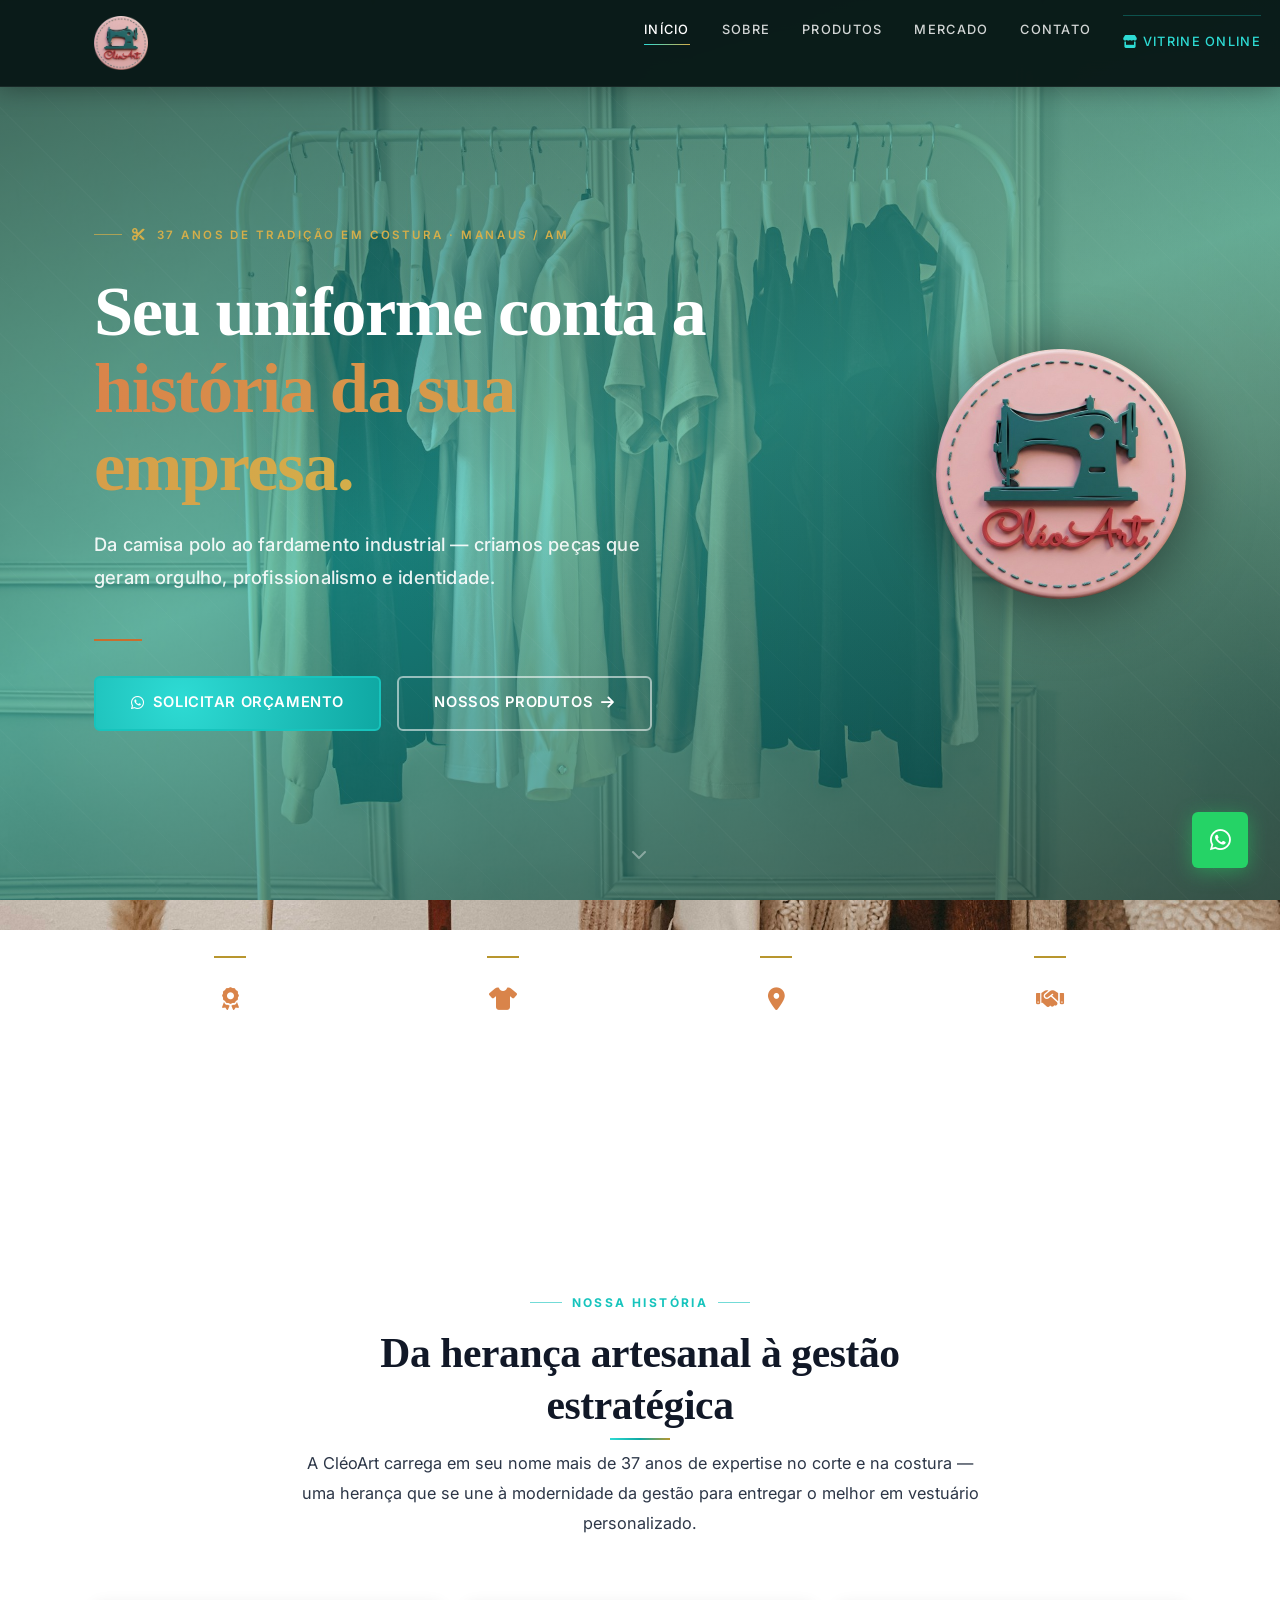
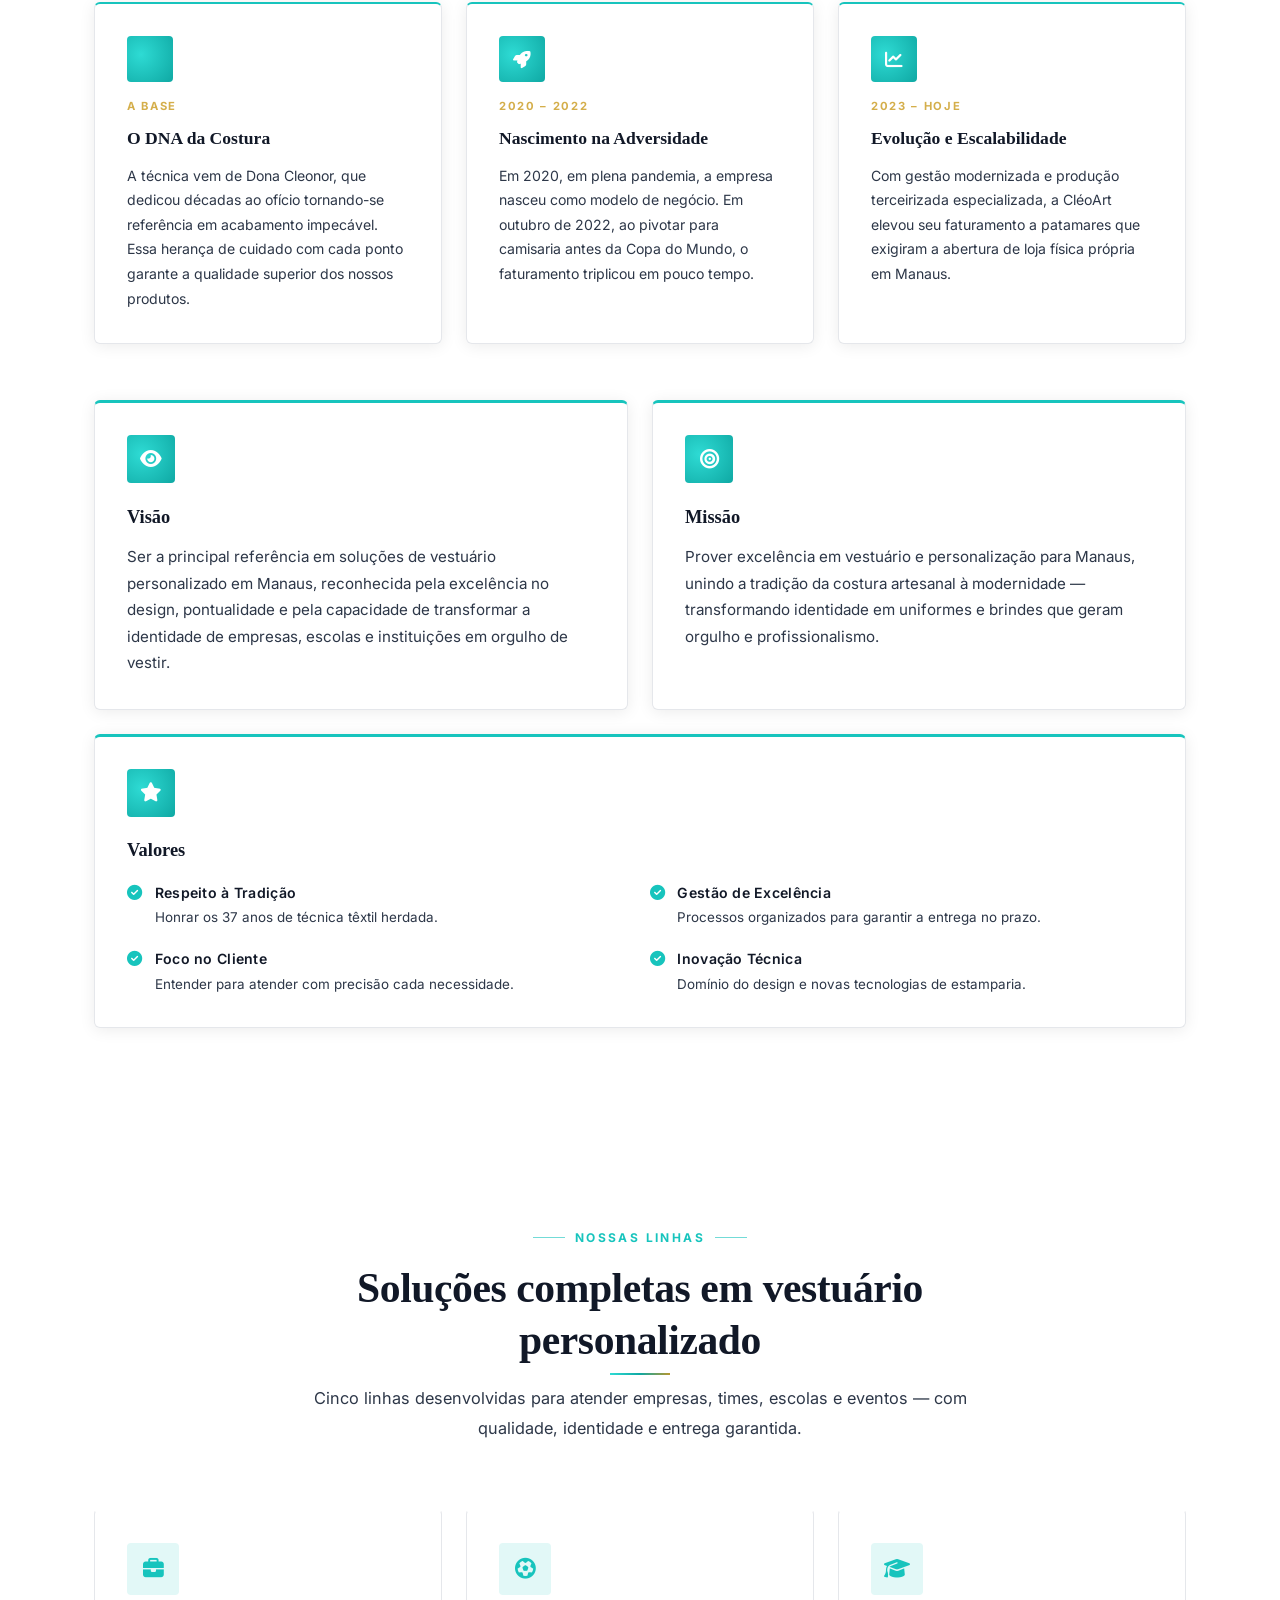
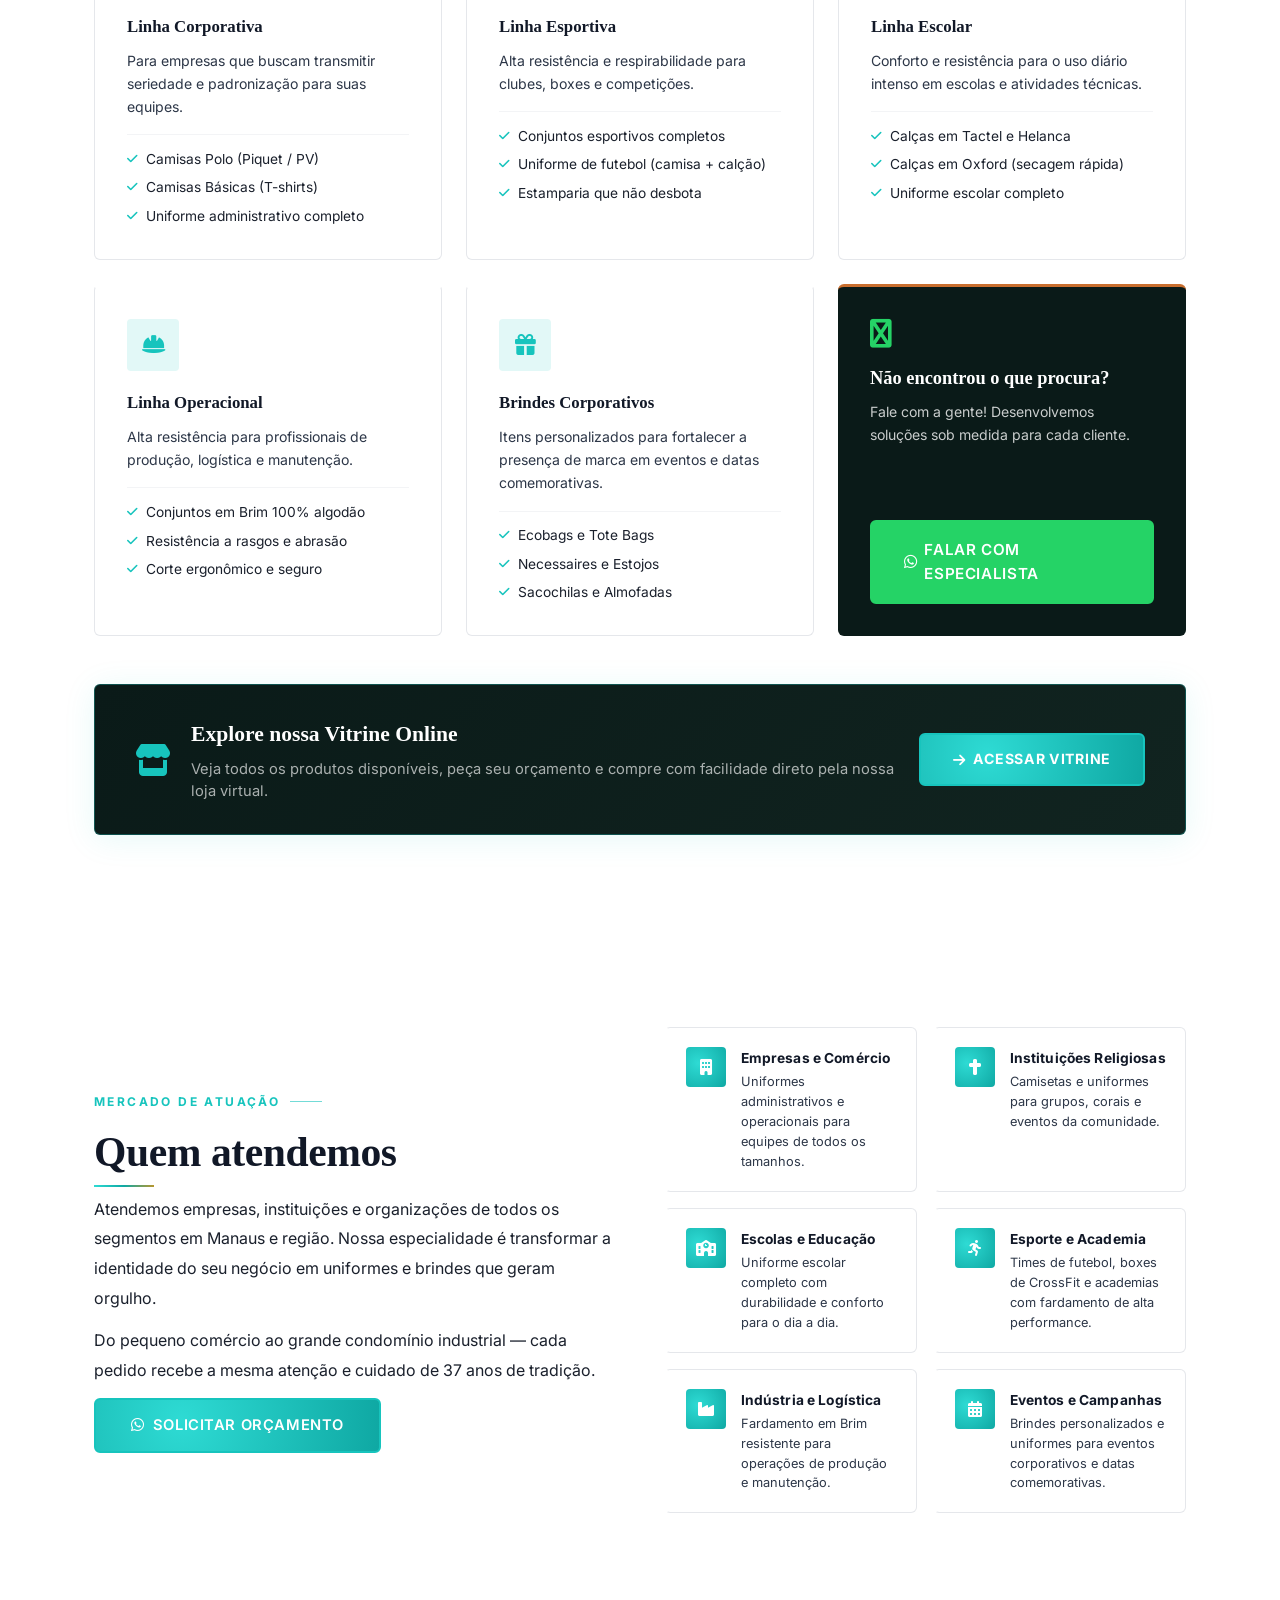
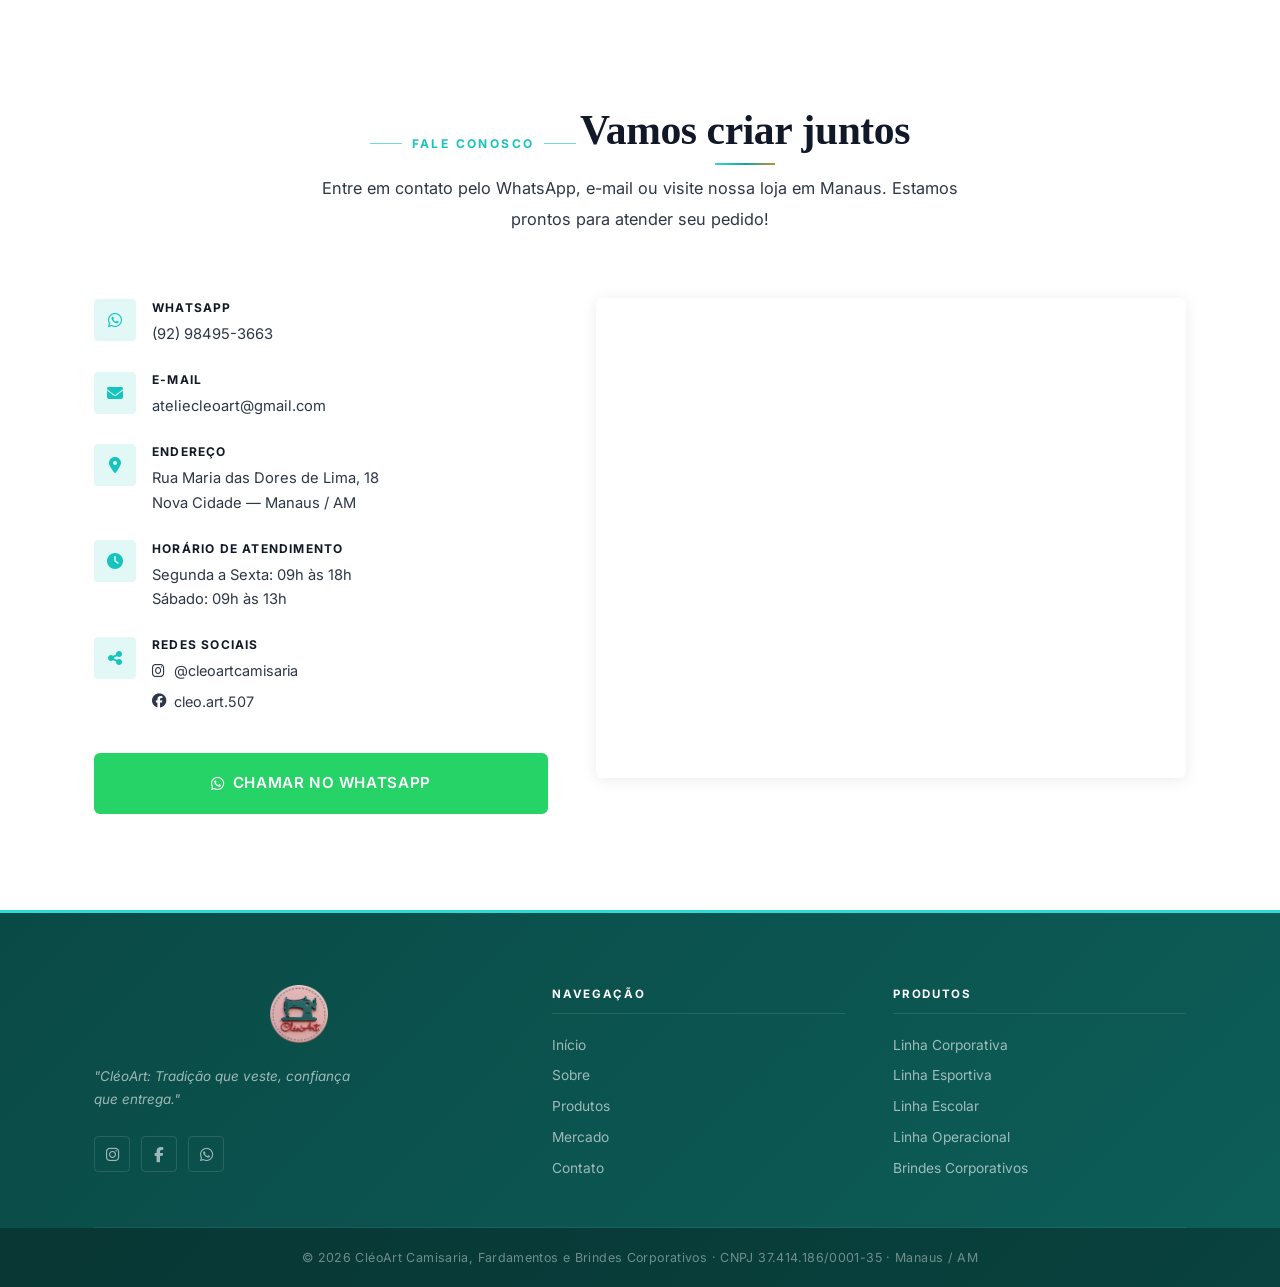
==== commit f27f90bf: "fix: remover botao vitrine do header e hero, nossos produtos aponta para vitrine" ====
--- a/index.html
+++ b/index.html
@@ -28,9 +28,6 @@
       <a href="#inicio" class="navbar__logo">
         <img src="assets/images/logo.png" alt="CléoArt Camisaria" class="navbar__logo-img" />
       </a>
-      <a href="vitrine.html" class="btn btn--vitrine-header">
-        <i class="fas fa-store"></i> Vitrine
-      </a>
       <button class="navbar__toggle" id="navToggle" aria-label="Abrir menu">
         <i class="fas fa-bars"></i>
       </button>
@@ -68,11 +65,8 @@
           <a href="https://wa.me/5592984953663?text=Ol%C3%A1%2C+gostaria+de+um+or%C3%A7amento!" target="_blank" rel="noopener" class="btn btn--primary">
             <i class="fab fa-whatsapp"></i> Solicitar Orçamento
           </a>
-          <a href="#produtos" class="btn btn--outline">
+          <a href="vitrine.html" class="btn btn--outline">
             Nossos Produtos <i class="fas fa-arrow-right"></i>
-          </a>
-          <a href="vitrine.html" class="btn btn--vitrine-hero">
-            <i class="fas fa-store"></i> Ver Vitrine Online
           </a>
         </div>
       </div>
--- a/assets/css/style.css
+++ b/assets/css/style.css
@@ -133,51 +133,6 @@
   background: #1ebe5d;
   border-color: #1ebe5d;
   box-shadow: 0 4px 20px rgba(37, 211, 102, 0.35);
-}
-
-/* ── BOTÕES VITRINE ── */
-.btn--vitrine-header {
-  display: inline-flex;
-  align-items: center;
-  gap: .45rem;
-  padding: .5rem 1.2rem;
-  background: var(--teal-gradient);
-  color: var(--white);
-  font-size: .8rem;
-  font-weight: 700;
-  letter-spacing: .06em;
-  text-transform: uppercase;
-  border-radius: var(--radius);
-  border: 2px solid var(--teal);
-  transition: all var(--transition);
-  white-space: nowrap;
-}
-.btn--vitrine-header:hover {
-  background: radial-gradient(circle at 60% 60%, #2EDBD4, #0D9A95);
-  box-shadow: var(--shadow-teal);
-  transform: translateY(-1px);
-}
-
-.btn--vitrine-hero {
-  display: inline-flex;
-  align-items: center;
-  gap: .5rem;
-  padding: .85rem 2.2rem;
-  background: transparent;
-  color: var(--teal-light);
-  font-size: .92rem;
-  font-weight: 700;
-  letter-spacing: .04em;
-  text-transform: uppercase;
-  border-radius: var(--radius);
-  border: 2px solid var(--teal-border);
-  transition: all var(--transition);
-}
-.btn--vitrine-hero:hover {
-  background: var(--teal-glow);
-  border-color: var(--teal);
-  color: var(--white);
-  transform: translateY(-2px);
 }
 
 .btn--vitrine-banner {
@@ -1549,9 +1504,6 @@
   }
   /* Ativa hambúrguer */
   .navbar__toggle { display: flex; z-index: 1003; }
-  /* Oculta botão vitrine no header em mobile (aparece no menu lateral) */
-  .btn--vitrine-header { display: none; }
-
   /* Menu lateral (gaveta) */
   .navbar__menu {
     display: none;
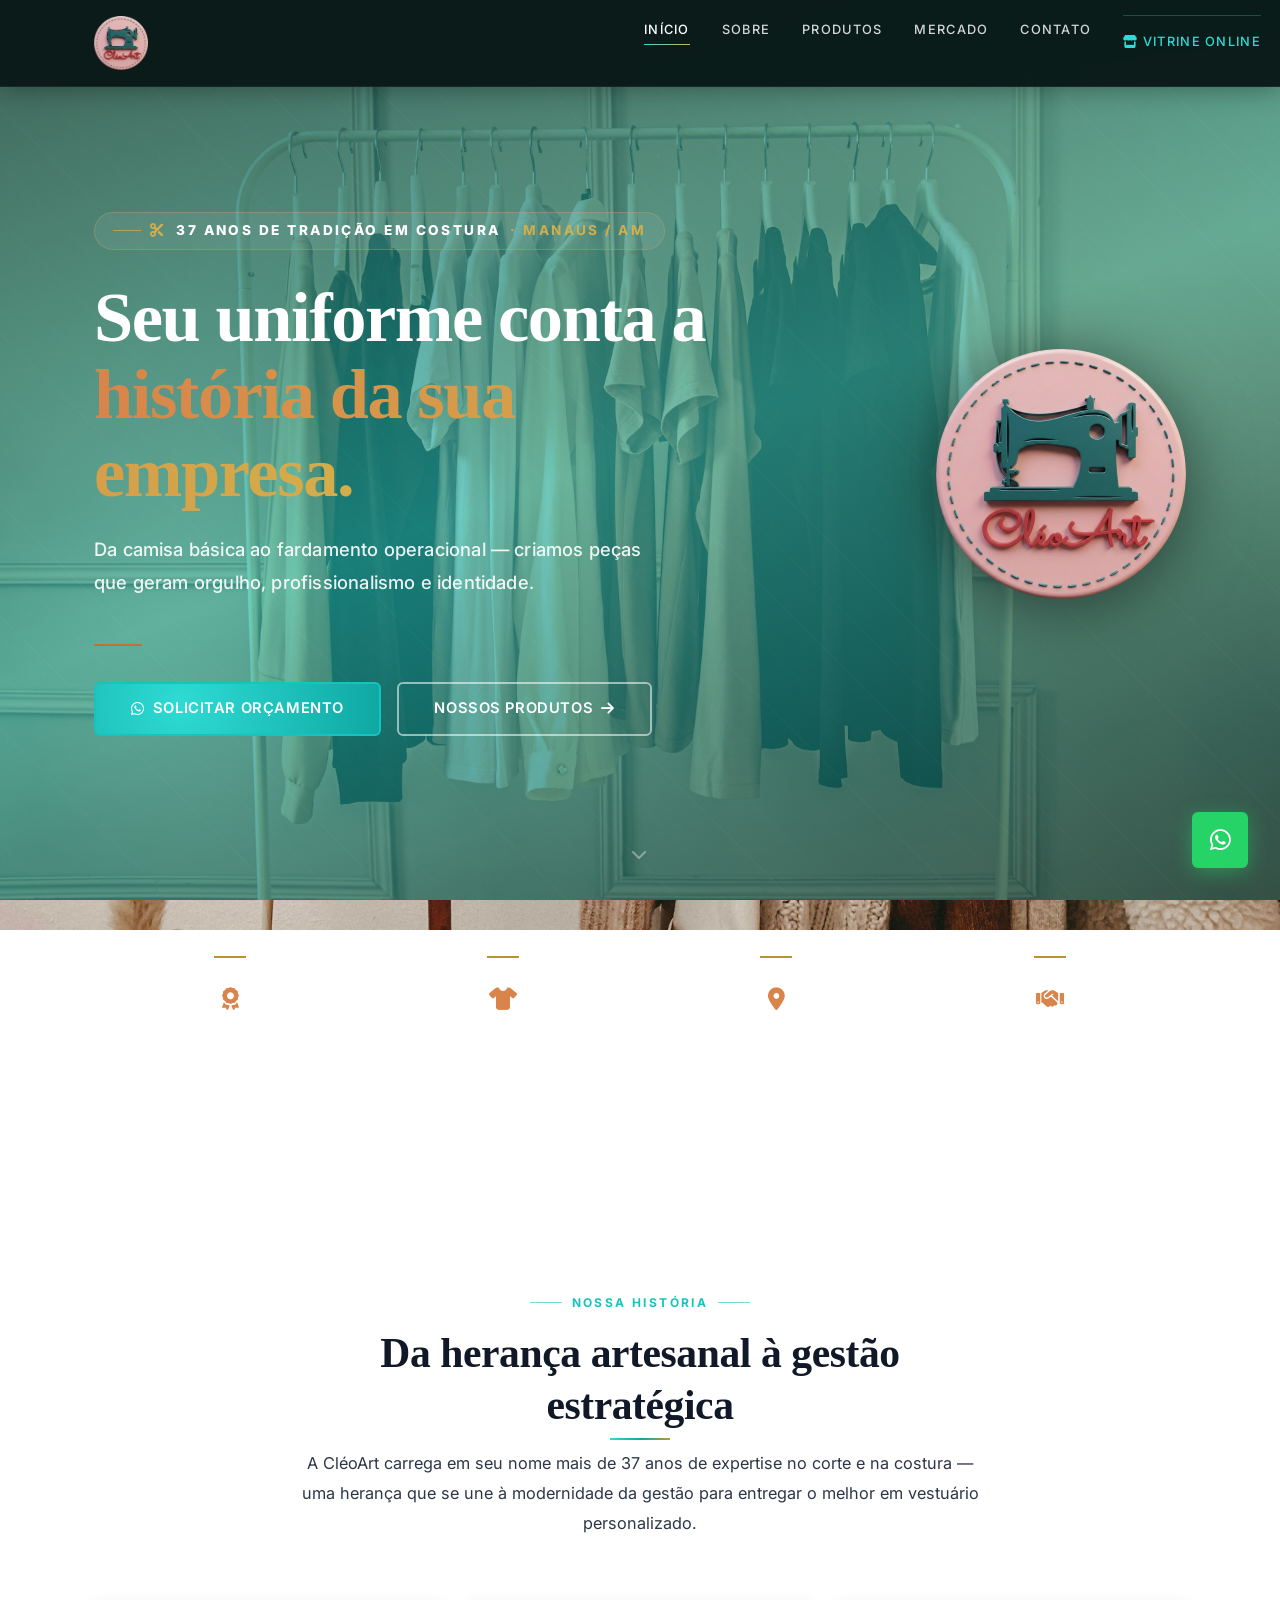
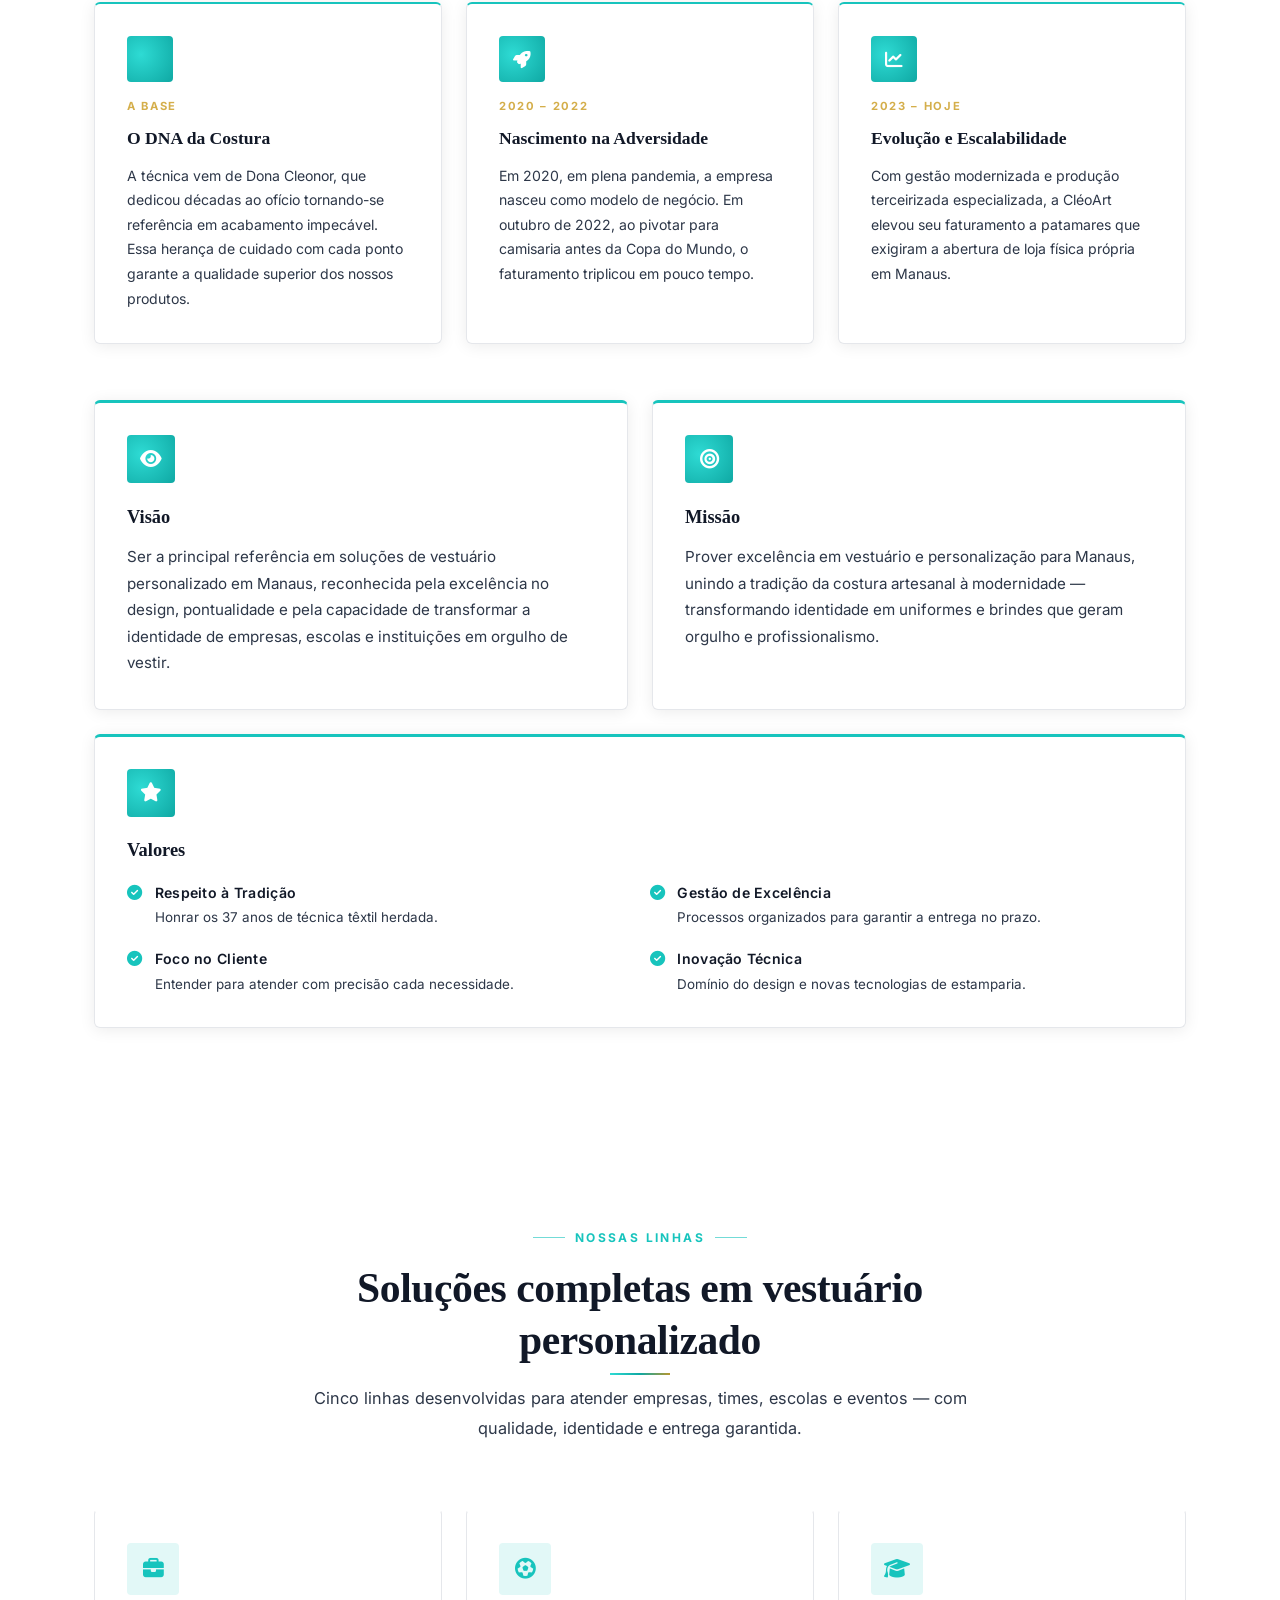
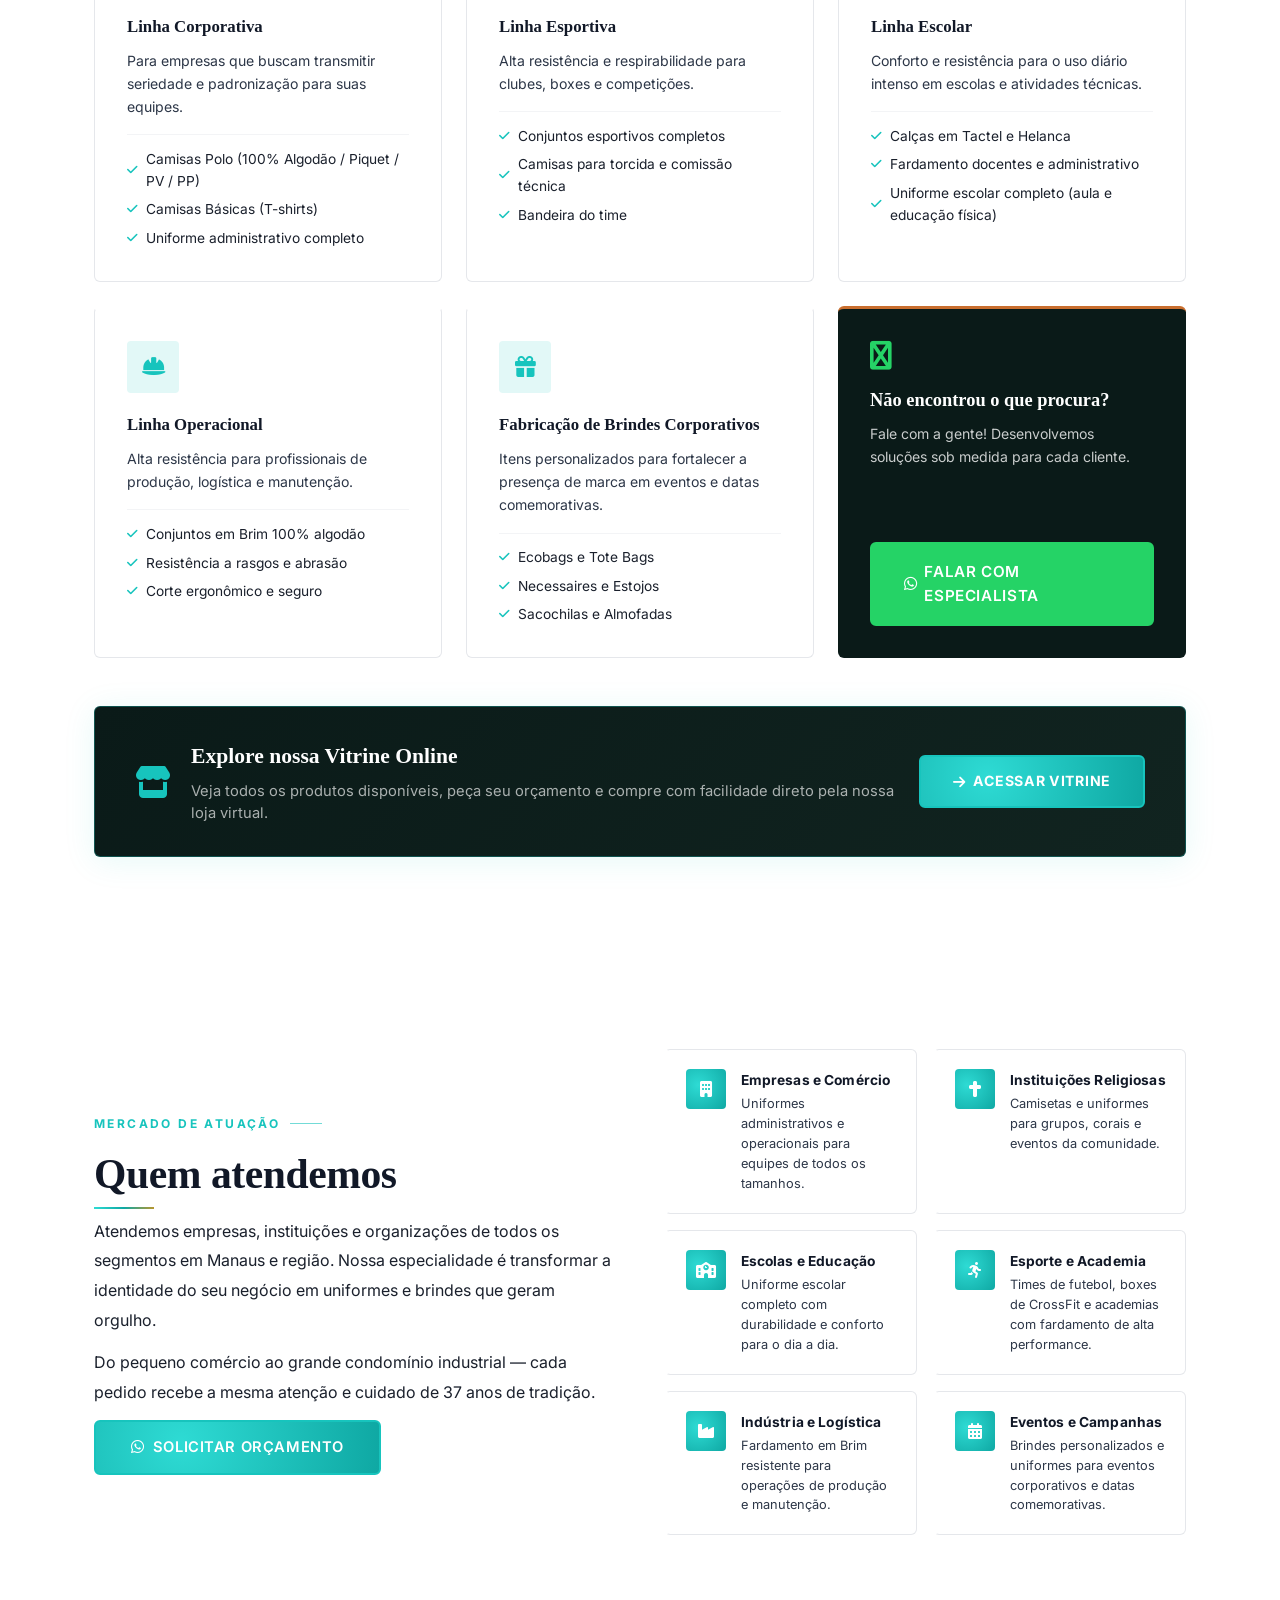
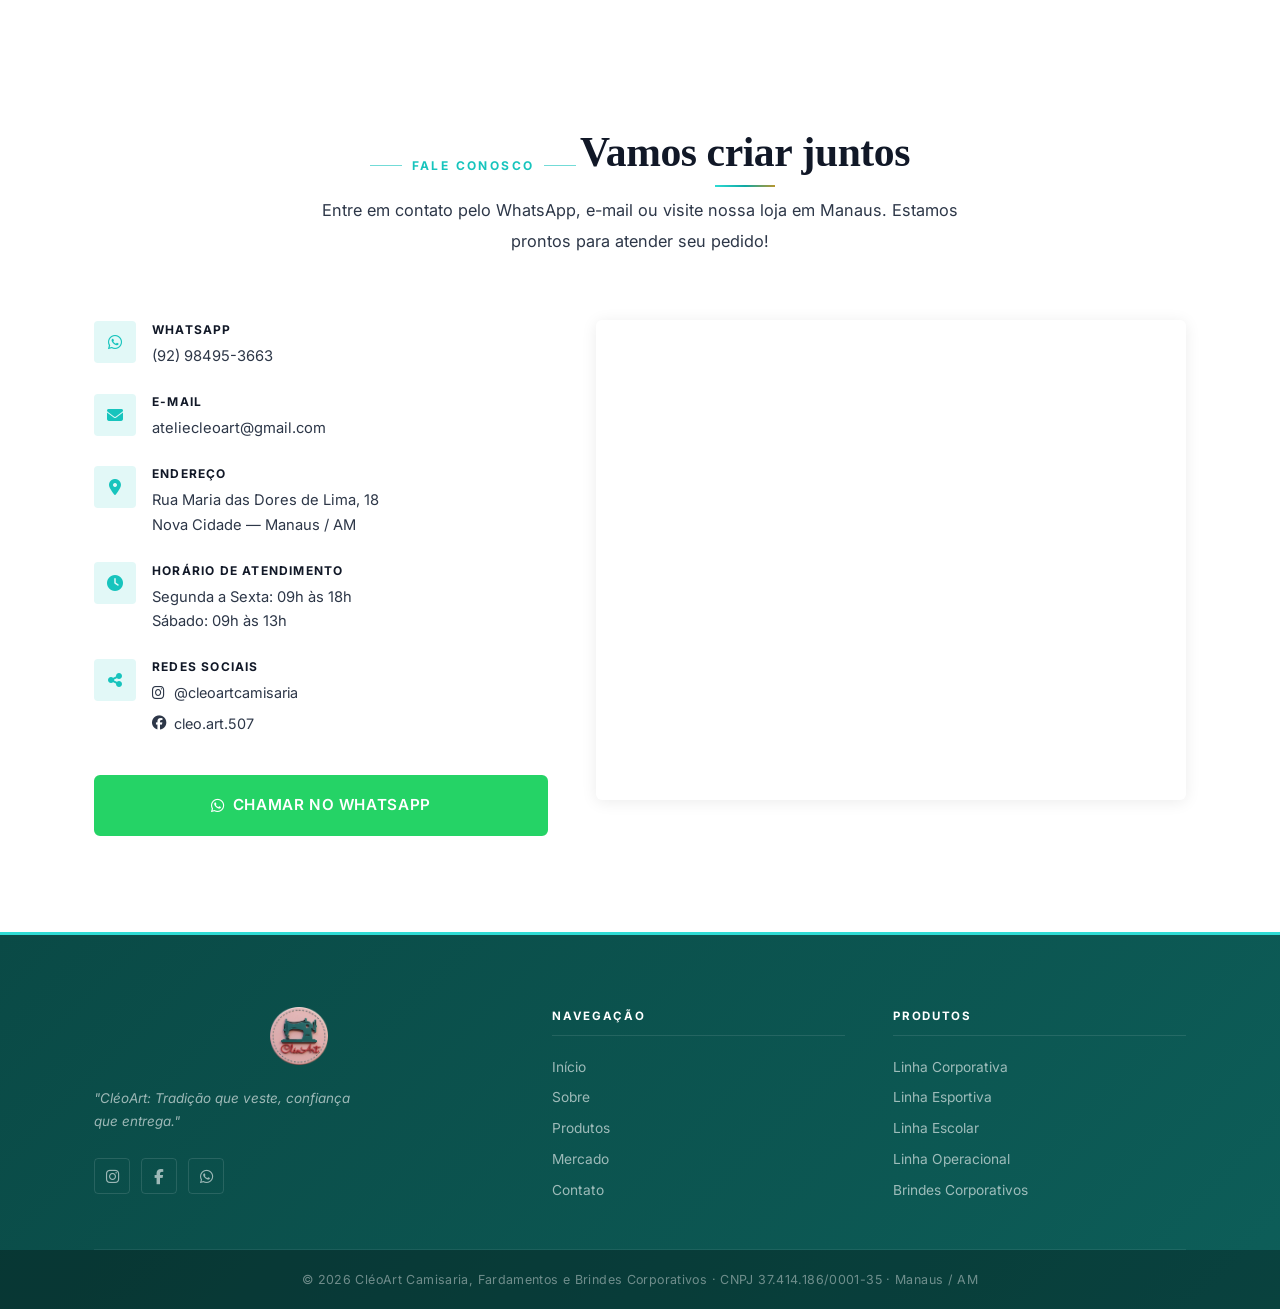
==== commit 163b4e4f: "update: ajustes textos hero e produtos conforme solicitado" ====
--- a/index.html
+++ b/index.html
@@ -52,13 +52,13 @@
 
       <!-- Coluna esquerda: texto -->
       <div class="hero__content">
-        <p class="hero__tag"><i class="fas fa-scissors"></i> 37 anos de tradição em costura · Manaus / AM</p>
+        <p class="hero__tag"><i class="fas fa-scissors"></i> <strong>37 anos de tradição em costura</strong> · Manaus / AM</p>
         <h1 class="hero__title">
           Seu uniforme conta a<br />
-          <span class="hero__title--accent">história da sua empresa.</span>
+          <span class="hero__title--accent">história da sua empresa.</span><br />
         </h1>
         <p class="hero__subtitle">
-          Da camisa polo ao fardamento industrial — criamos peças que geram orgulho, profissionalismo e identidade.
+          Da camisa básica ao fardamento operacional — criamos peças que geram orgulho, profissionalismo e identidade.
         </p>
         <div class="hero__divider"></div>
         <div class="hero__actions">
@@ -210,7 +210,7 @@
           <h3 class="produto-card__title">Linha Corporativa</h3>
           <p class="produto-card__desc">Para empresas que buscam transmitir seriedade e padronização para suas equipes.</p>
           <ul class="produto-card__list">
-            <li><i class="fas fa-check"></i> Camisas Polo (Piquet / PV)</li>
+            <li><i class="fas fa-check"></i> Camisas Polo (100% Algodão / Piquet / PV / PP)</li>
             <li><i class="fas fa-check"></i> Camisas Básicas (T-shirts)</li>
             <li><i class="fas fa-check"></i> Uniforme administrativo completo</li>
           </ul>
@@ -223,8 +223,8 @@
           <p class="produto-card__desc">Alta resistência e respirabilidade para clubes, boxes e competições.</p>
           <ul class="produto-card__list">
             <li><i class="fas fa-check"></i> Conjuntos esportivos completos</li>
-            <li><i class="fas fa-check"></i> Uniforme de futebol (camisa + calção)</li>
-            <li><i class="fas fa-check"></i> Estamparia que não desbota</li>
+            <li><i class="fas fa-check"></i> Camisas para torcida e comissão técnica</li>
+            <li><i class="fas fa-check"></i> Bandeira do time</li>
           </ul>
         </div>
 
@@ -235,8 +235,8 @@
           <p class="produto-card__desc">Conforto e resistência para o uso diário intenso em escolas e atividades técnicas.</p>
           <ul class="produto-card__list">
             <li><i class="fas fa-check"></i> Calças em Tactel e Helanca</li>
-            <li><i class="fas fa-check"></i> Calças em Oxford (secagem rápida)</li>
-            <li><i class="fas fa-check"></i> Uniforme escolar completo</li>
+            <li><i class="fas fa-check"></i> Fardamento docentes e administrativo</li>
+            <li><i class="fas fa-check"></i> Uniforme escolar completo (aula e educação física)</li>
           </ul>
         </div>
 
@@ -255,7 +255,7 @@
         <!-- Linha de Brindes -->
         <div class="produto-card">
           <div class="produto-card__icon"><i class="fas fa-gift"></i></div>
-          <h3 class="produto-card__title">Brindes Corporativos</h3>
+          <h3 class="produto-card__title">Fabricação de Brindes Corporativos</h3>
           <p class="produto-card__desc">Itens personalizados para fortalecer a presença de marca em eventos e datas comemorativas.</p>
           <ul class="produto-card__list">
             <li><i class="fas fa-check"></i> Ecobags e Tote Bags</li>
--- a/assets/css/style.css
+++ b/assets/css/style.css
@@ -433,14 +433,20 @@
   align-items: center;
   gap: .6rem;
   color: var(--gold-light);
-  font-size: .72rem;
-  font-weight: 600;
-  letter-spacing: .22em;
+  font-size: .85rem;
+  font-weight: 700;
+  letter-spacing: .18em;
   text-transform: uppercase;
   margin-bottom: 1.8rem;
-}
-
-.hero__tag i { font-size: .8rem; }
+  background: rgba(255,255,255,0.07);
+  border: 1px solid rgba(201,162,101,0.35);
+  border-radius: 999px;
+  padding: .45rem 1.1rem;
+}
+
+.hero__tag strong { color: #fff; font-weight: 800; }
+
+.hero__tag i { font-size: .85rem; }
 
 /* Linha decorativa antes da tag */
 .hero__tag::before {
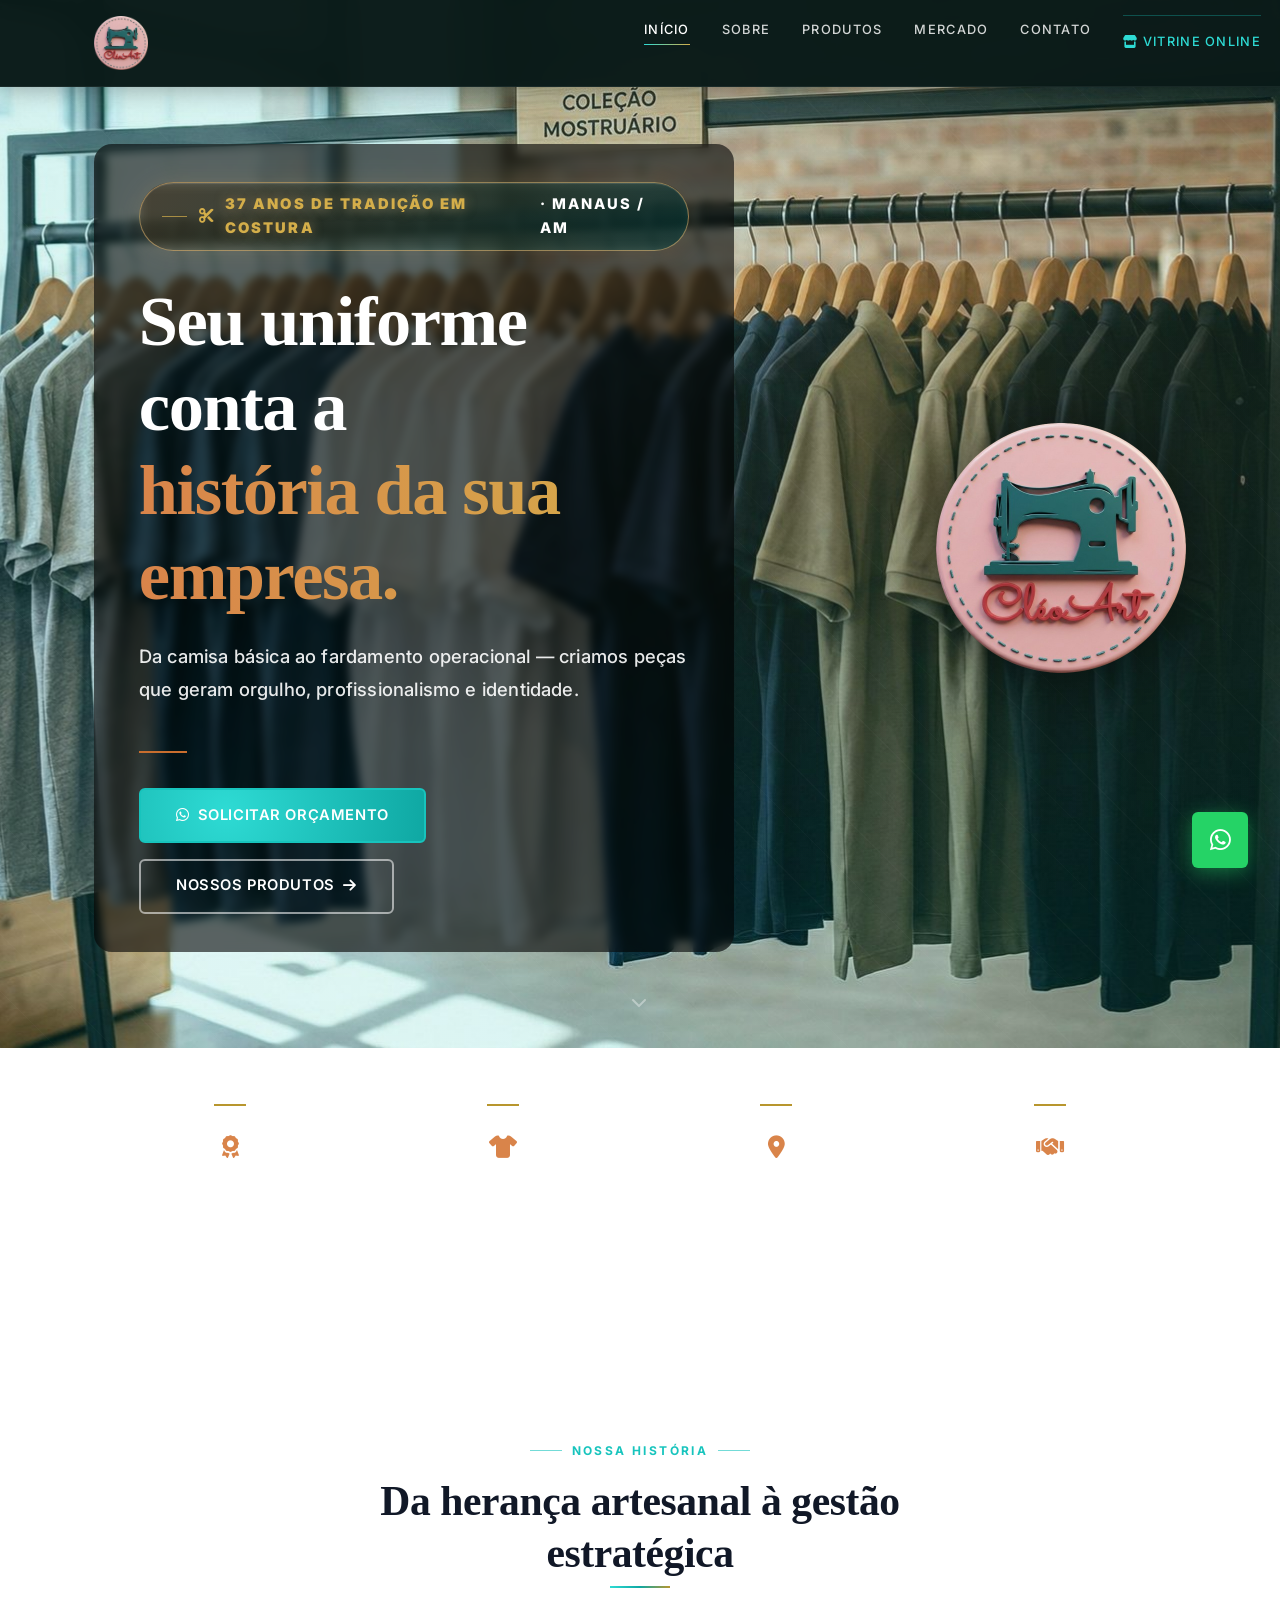
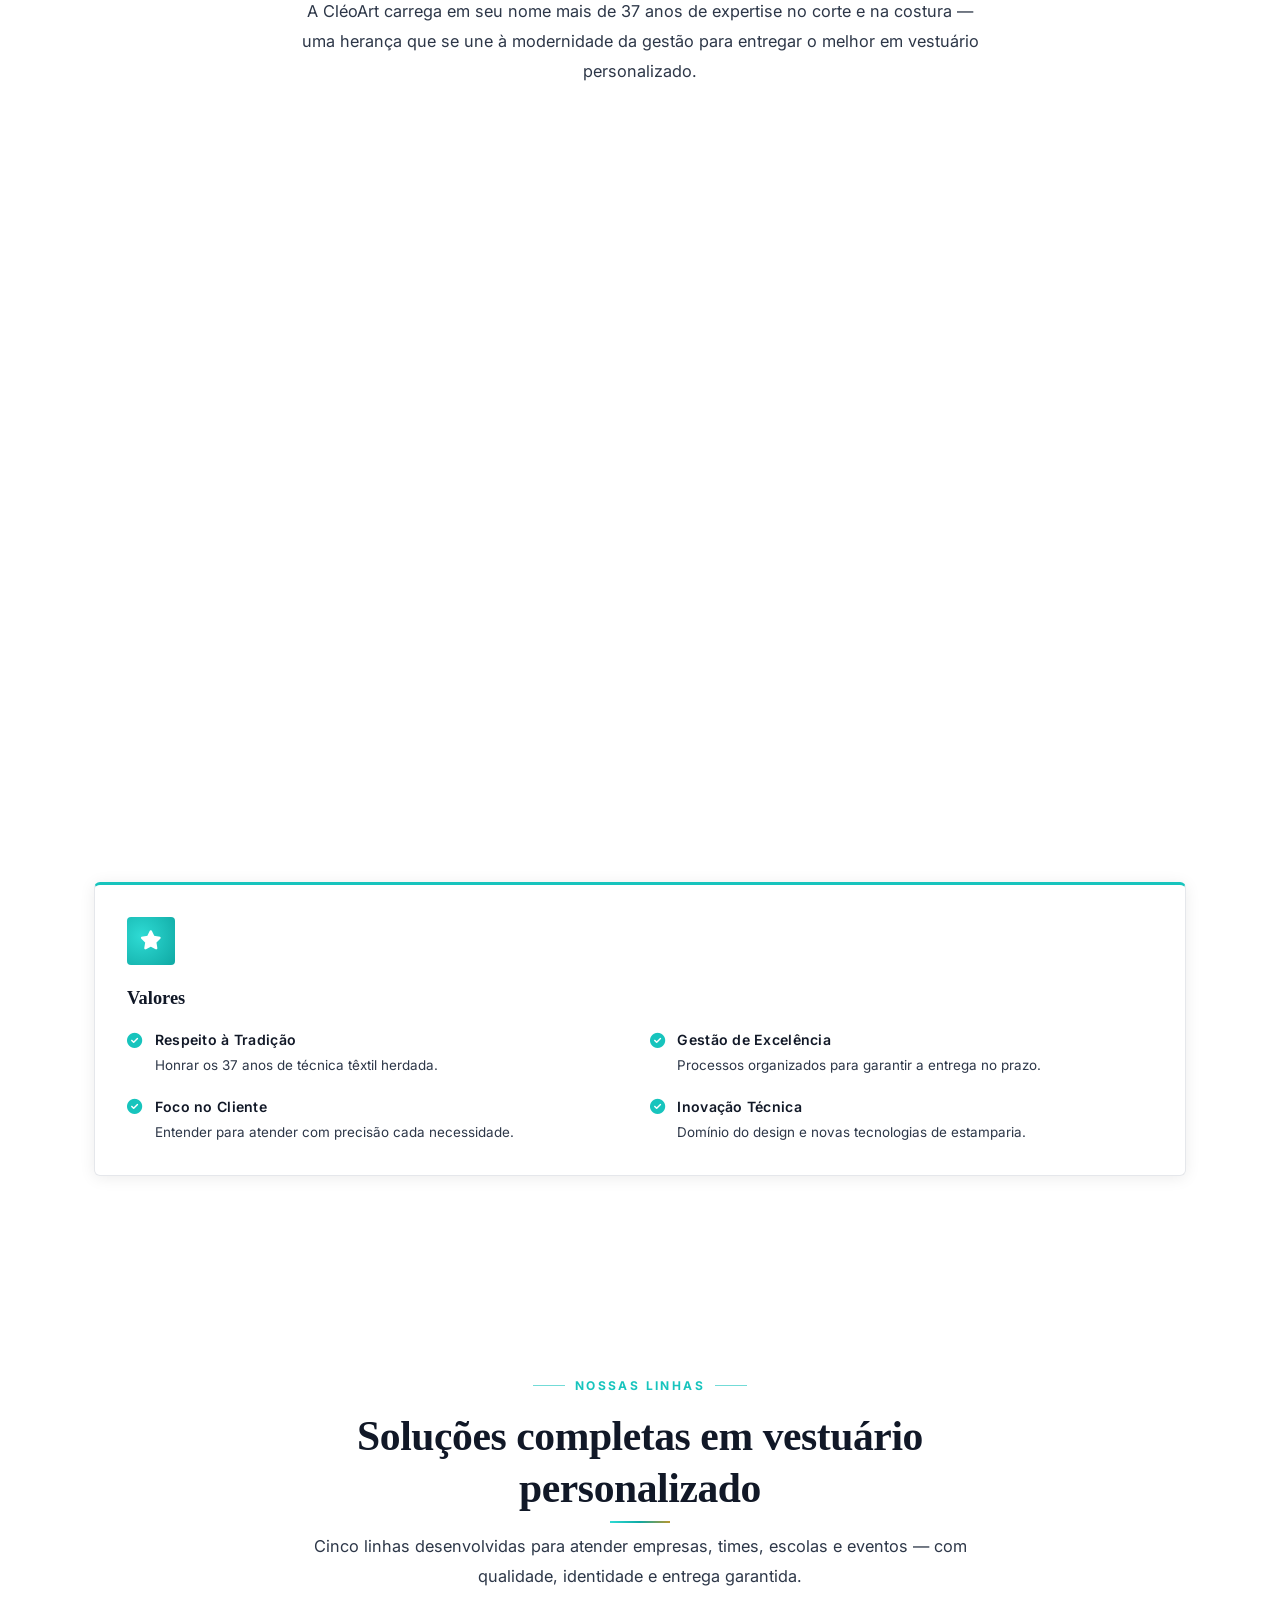
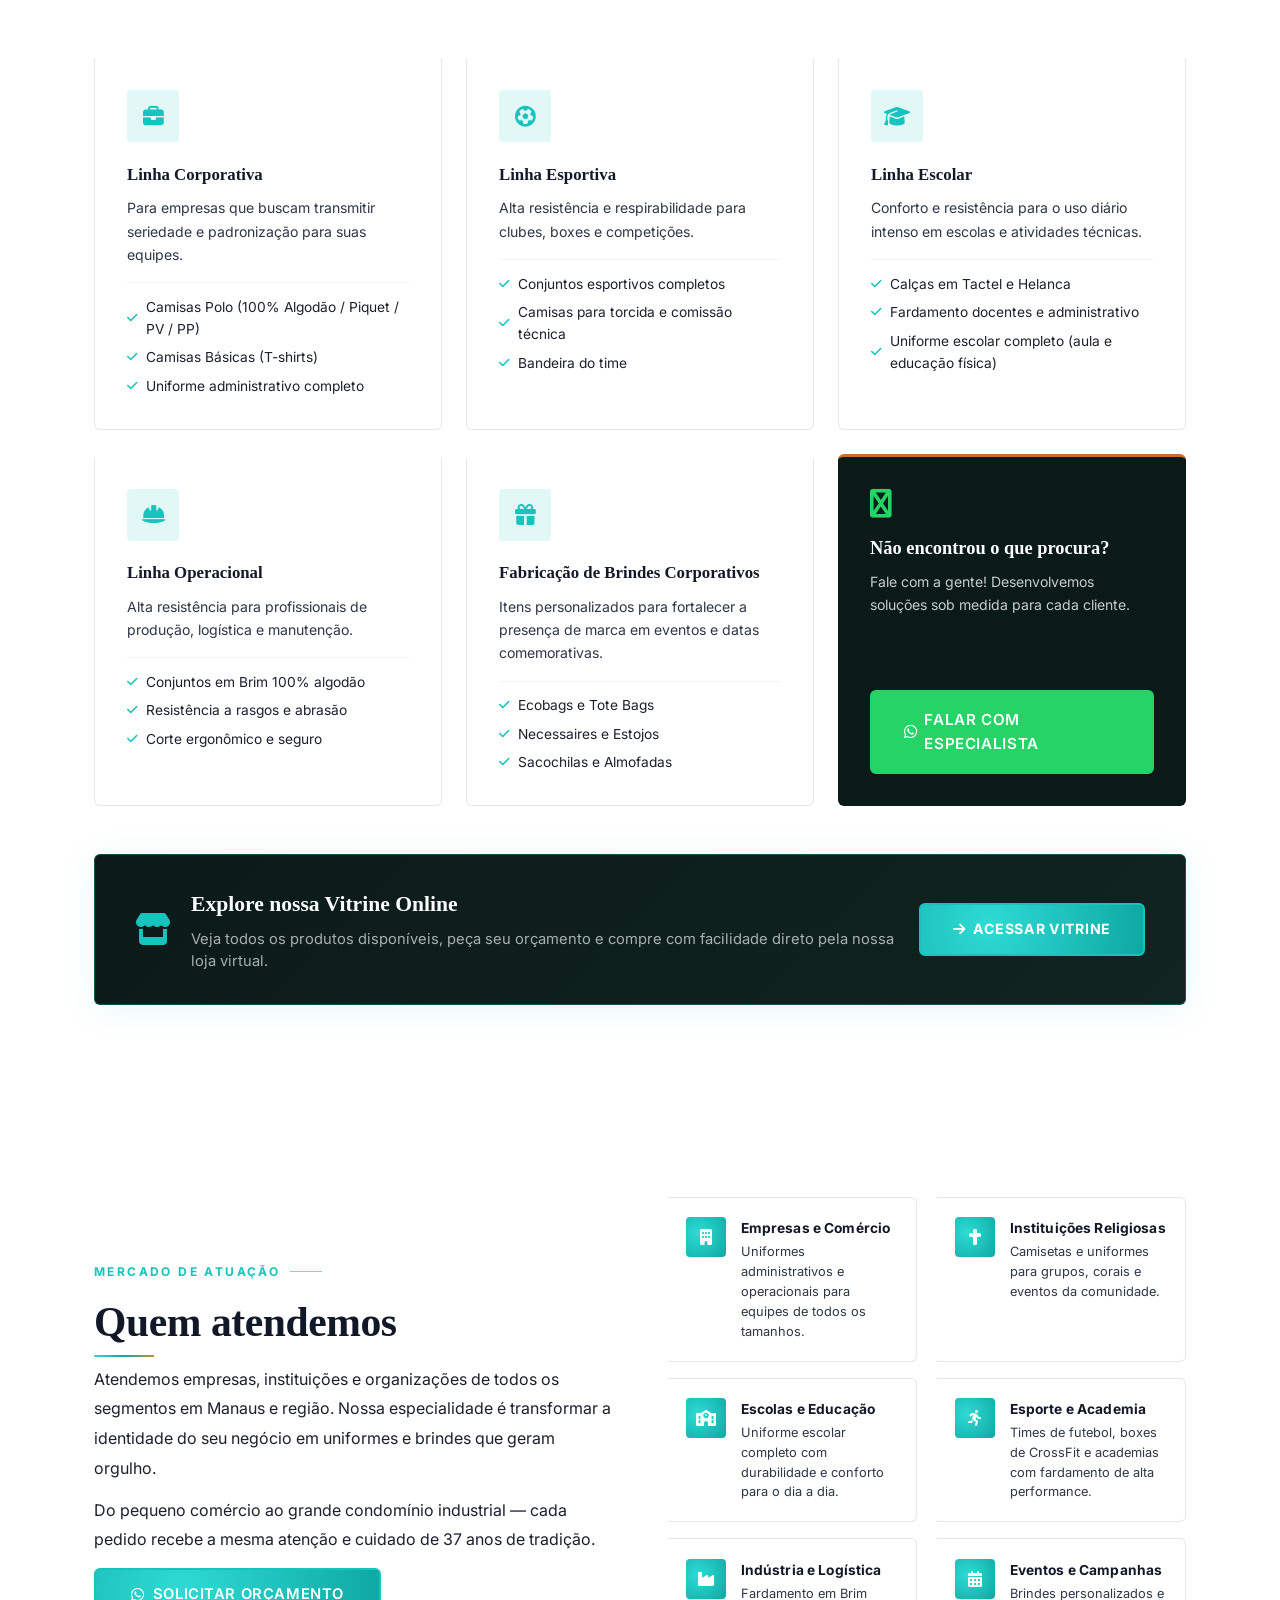
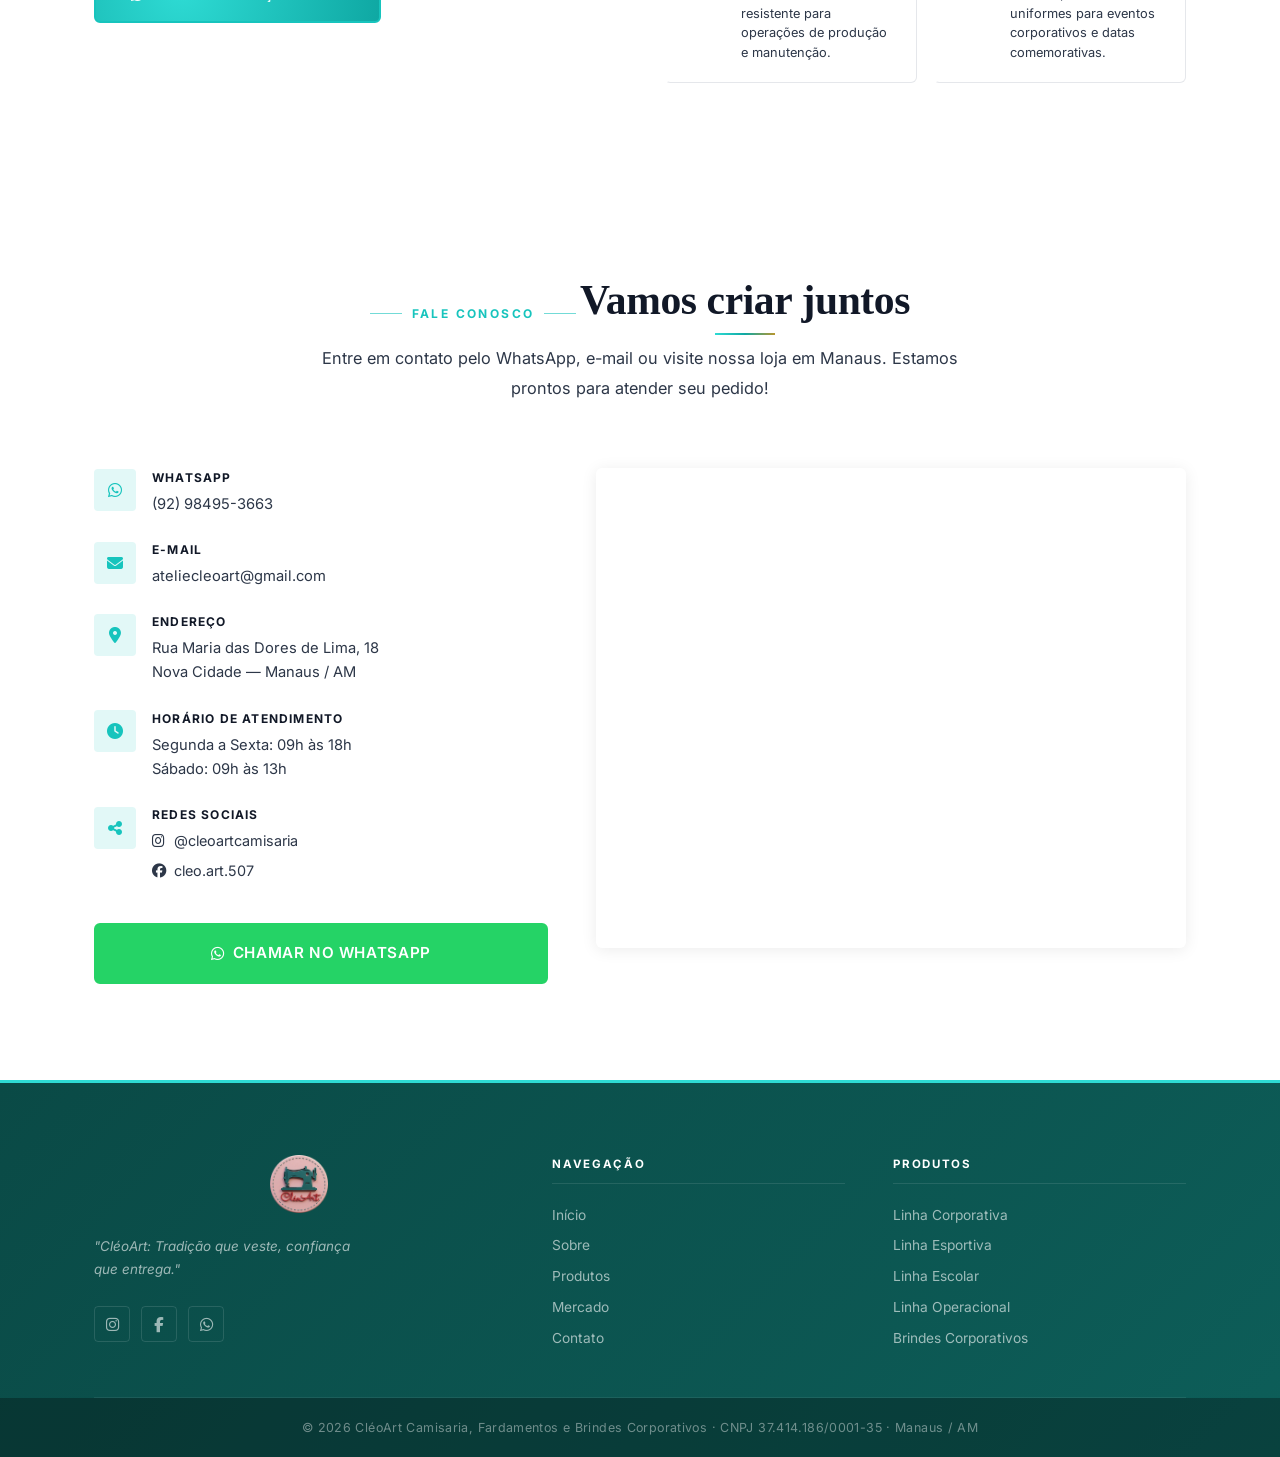
==== commit a67c6144: "fix: h1 hero sempre em 2 linhas separadas (branco + colorido)" ====
--- a/index.html
+++ b/index.html
@@ -54,8 +54,8 @@
       <div class="hero__content">
         <p class="hero__tag"><i class="fas fa-scissors"></i> <strong>37 anos de tradição em costura</strong> · Manaus / AM</p>
         <h1 class="hero__title">
-          Seu uniforme conta a<br />
-          <span class="hero__title--accent">história da sua empresa.</span><br />
+          <span>Seu uniforme conta a</span>
+          <span class="hero__title--accent">história da sua empresa.</span>
         </h1>
         <p class="hero__subtitle">
           Da camisa básica ao fardamento operacional — criamos peças que geram orgulho, profissionalismo e identidade.
--- a/assets/css/style.css
+++ b/assets/css/style.css
@@ -366,7 +366,7 @@
   align-items: center;
   overflow: hidden;
   background:
-    linear-gradient(160deg, rgba(10,70,67,0.78) 0%, rgba(23,196,189,0.60) 50%, rgba(10,70,67,0.72) 100%),
+    linear-gradient(160deg, rgba(23,196,189,0.18) 0%, rgba(23,196,189,0.12) 50%, rgba(23,196,189,0.16) 100%),
     url('../images/hero-bg.jpg') center / cover no-repeat;
 }
 
@@ -405,6 +405,11 @@
 
 .hero__content {
   max-width: 640px;
+  background: rgba(0, 0, 0, 0.60);
+  border-radius: 18px;
+  padding: 2.4rem 2.8rem;
+  backdrop-filter: blur(4px);
+  -webkit-backdrop-filter: blur(4px);
 }
 
 /* Logo à direita do hero */
@@ -431,22 +436,24 @@
 .hero__tag {
   display: inline-flex;
   align-items: center;
-  gap: .6rem;
-  color: var(--gold-light);
-  font-size: .85rem;
-  font-weight: 700;
-  letter-spacing: .18em;
+  gap: .7rem;
+  color: #fff;
+  font-size: .92rem;
+  font-weight: 800;
+  letter-spacing: .14em;
   text-transform: uppercase;
   margin-bottom: 1.8rem;
-  background: rgba(255,255,255,0.07);
-  border: 1px solid rgba(201,162,101,0.35);
+  background: linear-gradient(135deg, rgba(201,162,101,0.22), rgba(23,196,189,0.18));
+  border: 1.5px solid rgba(201,162,101,0.65);
   border-radius: 999px;
-  padding: .45rem 1.1rem;
-}
-
-.hero__tag strong { color: #fff; font-weight: 800; }
-
-.hero__tag i { font-size: .85rem; }
+  padding: .6rem 1.4rem;
+  box-shadow: 0 0 24px rgba(201,162,101,0.18), inset 0 1px 0 rgba(255,255,255,0.1);
+  backdrop-filter: blur(6px);
+}
+
+.hero__tag strong { color: var(--gold-light); font-weight: 900; text-shadow: 0 0 12px rgba(201,162,101,0.5); }
+
+.hero__tag i { font-size: .92rem; color: var(--gold-light); }
 
 /* Linha decorativa antes da tag */
 .hero__tag::before {
@@ -463,11 +470,11 @@
   font-size: clamp(2.6rem, 6vw, 4.4rem);
   font-weight: 700;
   color: var(--white);
-  line-height: 1.1;
+  line-height: 1.2;
   margin-bottom: 1.4rem;
   letter-spacing: -.02em;
-  word-break: normal;
-  overflow-wrap: normal;
+  display: flex;
+  flex-direction: column;
 }
 
 .hero__title--accent { color: var(--orange-light); }
